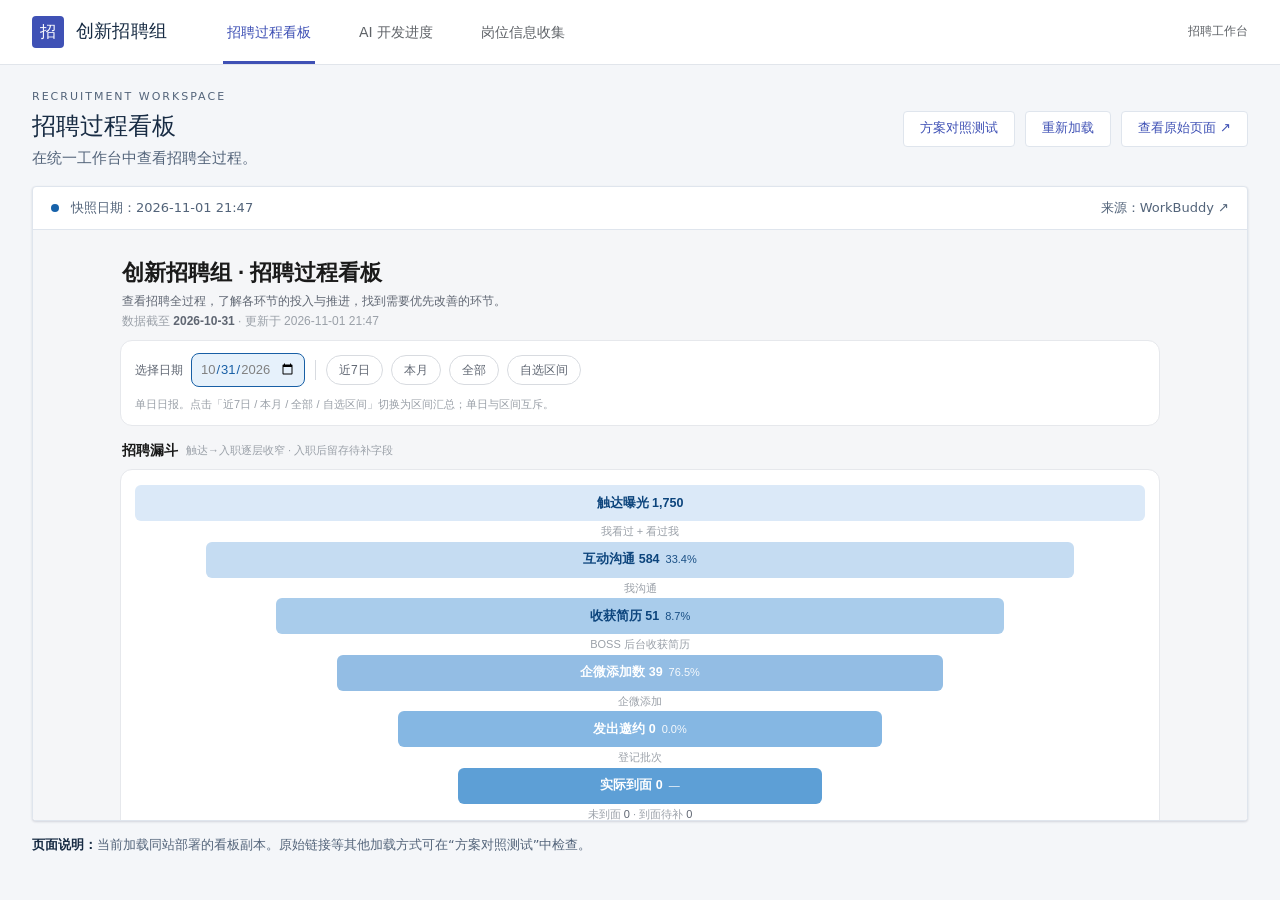
==== index.html @ 50a06643 "Show scheduled tasks in a monthly calendar and refine Material 2 design" ====
<!doctype html>
<html lang="zh-CN">
<head>
  <meta charset="UTF-8">
  <meta name="viewport" content="width=device-width, initial-scale=1">
  <title>创新招聘组 · 综合工作台</title>
  <link rel="stylesheet" href="./task-preview.css">
  <script src="./task-preview.js" defer></script>
  <link rel="stylesheet" href="./positions.css">
  <script src="./positions.js" defer></script>
  <style>
    :root{--bg:#f4f6f9;--surface:#fff;--text:#172b43;--muted:#53647a;--line:#dfe5ed;--blue:#1762aa;--tint:#eaf3ff;--green:#087957}
    *{box-sizing:border-box}body{margin:0;background:var(--bg);color:var(--text);font:15px/1.6 system-ui,-apple-system,"Segoe UI","Microsoft YaHei",sans-serif}
    button,a{font:inherit}button{cursor:pointer}button:focus-visible,a:focus-visible{outline:3px solid var(--blue);outline-offset:4px}button,a{touch-action:manipulation}
    header{background:var(--surface);border-bottom:1px solid var(--line);padding:0 32px}.top{max-width:1800px;margin:auto;display:flex;align-items:center;gap:32px;min-height:80px;flex-wrap:wrap}.brand{font-size:18px;font-weight:750;white-space:nowrap}.brand span{display:inline-grid;place-items:center;width:32px;height:32px;margin-right:10px;background:var(--blue);color:white;border-radius:8px;font-size:16px}
    nav{display:flex;gap:8px;flex-wrap:wrap}nav button{border:0;background:transparent;color:var(--muted);border-radius:8px;padding:11px 19px;min-height:44px;font-weight:600}nav button:hover{background:var(--bg)}nav button[aria-pressed="true"]{background:var(--tint);color:var(--blue)}.prototype{margin-left:auto;font-size:12px;border:1px solid var(--line);padding:3px 10px;border-radius:20px;color:var(--muted)}
    main{max-width:1864px;margin:0 auto;padding:24px 32px}.heading{display:flex;align-items:center;justify-content:space-between;gap:18px;margin-bottom:18px}.eyebrow{font-size:12px;letter-spacing:2px;color:var(--muted);margin:0 0 4px}h1{font-size:24px;line-height:1.4;margin:0 0 4px}p{margin:0;color:var(--muted)}.actions{display:flex;align-items:center;gap:10px;flex-wrap:wrap}.action{display:inline-flex;align-items:center;justify-content:center;min-height:44px;padding:9px 15px;border:1px solid var(--line);border-radius:8px;background:var(--surface);color:var(--text);text-decoration:none;white-space:nowrap}.action:hover{border-color:var(--blue);color:var(--blue)}
    .viewer{border:1px solid var(--line);border-radius:12px;overflow:hidden;background:var(--surface)}.viewer-bar{padding:11px 18px;border-bottom:1px solid var(--line);display:flex;align-items:center;gap:12px;flex-wrap:wrap;color:var(--muted);font-size:13px}.dot{width:8px;height:8px;flex-shrink:0;border-radius:50%;background:var(--blue)}.source{margin-left:auto;color:var(--muted);text-decoration:none}.source:hover{text-decoration:underline}.frame-wrap{height:calc(100dvh - 310px);min-height:480px;position:relative}iframe{width:100%;height:100%;border:0;display:block;background:white}#placeholder{min-height:480px;display:grid;place-content:center;padding:32px;text-align:center}#placeholder[hidden],#dashboard[hidden]{display:none}#placeholder .number{width:64px;height:64px;display:grid;place-items:center;margin:0 auto 18px;border-radius:16px;color:var(--blue);background:var(--tint);font-size:24px;font-weight:700}h2{font-size:22px;margin:0 0 10px}.note{margin-top:14px;font-size:13px;color:var(--muted)}.note strong{font-weight:600;color:var(--text)}
    @media(max-width:700px){header{padding:16px}.top{gap:14px;min-height:auto}.prototype{margin-left:auto}nav{order:3;width:100%;gap:4px}nav button{padding:10px 12px;flex:1;font-size:14px}main{padding:20px 12px}.heading{align-items:flex-start;flex-direction:column}h1{font-size:22px}.frame-wrap{height:70dvh;min-height:420px}.source{margin-left:20px}.viewer-bar{gap:8px;padding:12px}}
  </style>
</head>
<body>
  <header><div class="top">
    <div class="brand"><span aria-hidden="true">招</span>创新招聘组</div>
    <nav aria-label="工作台导航">
      <button type="button" data-page="dashboard" aria-pressed="true">招聘过程看板</button>
      <button type="button" data-page="tasks" aria-pressed="false">AI 开发进度</button>
      <button type="button" data-page="positions" aria-pressed="false">岗位信息收集</button>
    </nav>
    <span class="prototype">招聘工作台</span>
  </div></header>
  <main>
    <div class="heading"><div><p class="eyebrow">RECRUITMENT WORKSPACE</p><h1 id="page-title">招聘过程看板</h1><p id="page-description">在统一工作台中查看招聘全过程。</p></div>
      <div class="actions" id="dashboard-actions"><a class="action" href="./embed-tests.html">方案对照测试</a><button class="action" id="reload" type="button">重新加载</button><a class="action" id="open-source" target="_blank" rel="noopener noreferrer">查看原始页面 ↗</a></div>
    </div>
    <section class="viewer" id="main-viewer" aria-labelledby="page-title">
      <div id="dashboard">
        <div class="viewer-bar"><span class="dot" aria-hidden="true"></span><span id="load-status" role="status">快照日期：读取中…</span><a class="source" id="source-link" target="_blank" rel="noopener noreferrer">来源：WorkBuddy ↗</a></div>
        <div class="frame-wrap"><iframe id="workbuddy-frame" title="WorkBuddy 招聘过程看板" allow="fullscreen" allowfullscreen></iframe></div>
      </div>
    </section>
    <section id="task-panel" hidden aria-labelledby="page-title">
      <div class="task-loading" role="status">正在加载任务快照…</div>
    </section>
    <section id="positions-panel" hidden aria-labelledby="page-title"></section>
    <p class="note" id="embed-note"><strong>页面说明：</strong>当前加载同站部署的看板副本。原始链接等其他加载方式可在“方案对照测试”中检查。</p>
  </main>
  <script>
    // 三个页面分别展示招聘过程、滴答开发进度和文档入口。
    const WORKBUDDY_URL = 'https://workbuddy.link/p/TLnwVZuv6cHmuRsWtXp5eK?ext2=copy_link';
    const DASHBOARD_URL = './embeds/dashboard.html';
    const pages = {
      dashboard: {title: '招聘过程看板', description: '在统一工作台中查看招聘全过程。'},
      tasks: {title: 'AI 开发进度', description: '月度排期与项目任务，集中查看。'},
      positions: {title: '岗位信息收集', description: '企业招聘采集清单与团队数据，集中查阅。'}
    };
    const frame = document.getElementById('workbuddy-frame');
    const status = document.getElementById('load-status');
    let timeout;
    function loadDashboard() {
      clearTimeout(timeout);
      status.textContent = '快照日期：读取中…';
      frame.src = DASHBOARD_URL;
      timeout = setTimeout(() => {status.textContent = '快照日期：读取超时，请重新加载。';}, 18000);
    }
    frame.addEventListener('load', () => {
      if (!frame.getAttribute('src')) return;
      clearTimeout(timeout);
      // 同站副本可检查实际内容，避免把错误文档的 load 事件当作成功。
      const content = frame.contentDocument;
      const hasDashboard = content && content.querySelector('#daypick') && content.querySelector('#hourglass');
      const snapshotDate = content?.defaultView?.__DATA__?.meta?.generated_at;
      status.textContent = hasDashboard && snapshotDate ? `快照日期：${snapshotDate}` : '快照日期：暂不可用，请检查内容。';
    });
    frame.addEventListener('error', () => {clearTimeout(timeout);status.textContent = '快照日期：加载失败，请重新加载。';});
    function showPage(key) {
      const page = pages[key] || pages.dashboard;
      const isDashboard = page === pages.dashboard;
      const isTasks = page === pages.tasks;
      const isPositions = page === pages.positions;
      document.body.dataset.page = isTasks ? 'tasks' : isPositions ? 'positions' : 'dashboard';
      document.querySelectorAll('[data-page]').forEach(button => button.setAttribute('aria-pressed', String(button.dataset.page === (pages[key] ? key : 'dashboard'))));
      document.getElementById('page-title').textContent = page.title;
      document.getElementById('page-description').textContent = page.description;
      document.getElementById('dashboard').hidden = !isDashboard;
      document.getElementById('main-viewer').hidden = !isDashboard;
      document.getElementById('task-panel').hidden = !isTasks;
      document.getElementById('positions-panel').hidden = !isPositions;
      document.getElementById('dashboard-actions').style.display = isDashboard ? '' : 'none';
      document.getElementById('embed-note').hidden = !isDashboard;
      if (isTasks) document.dispatchEvent(new Event('task-preview:open'));
      if (isPositions) document.dispatchEvent(new Event('positions:open'));
    }
    document.querySelectorAll('[data-page]').forEach(button => button.addEventListener('click', () => {location.hash = button.dataset.page;}));
    window.addEventListener('hashchange', () => showPage(location.hash.slice(1)));
    document.getElementById('reload').addEventListener('click', loadDashboard);
    document.getElementById('open-source').href = WORKBUDDY_URL;
    document.getElementById('source-link').href = WORKBUDDY_URL;
    showPage(location.hash.slice(1));
    loadDashboard();
  </script>
</body>
</html>
---- task-preview.css ----
:root{--md-primary:#3f51b5;--md-ink:#202124;--md-muted:#5f6368;--md-line:#e1e5eb;--md-surface:#fff;--md-background:#f5f7fb;--md-elevation-1:0 1px 2px rgb(27 39 68 / 10%),0 1px 3px rgb(27 39 68 / 6%);--md-elevation-4:0 2px 4px rgb(27 39 68 / 14%),0 4px 8px rgb(27 39 68 / 8%);--md-ease:cubic-bezier(.4,0,.2,1)}
[hidden]{display:none!important}
body{background:var(--md-background);color:var(--md-ink);font-family:Roboto,"Noto Sans SC","Microsoft YaHei",system-ui,sans-serif}
body header{padding:0 32px;border:0;background:var(--md-surface);box-shadow:0 1px 0 var(--md-line)}
body .top{min-height:64px;gap:40px}
body .brand{font-size:18px;font-weight:500;letter-spacing:.2px}
body .brand span{width:32px;height:32px;border-radius:4px;font-size:16px;background:var(--md-primary);margin-right:12px}
body nav{align-self:stretch;gap:8px}
body nav button{position:relative;min-height:64px;padding:0 20px;border-radius:0;font-size:14px;font-weight:500;color:var(--md-muted)}
body nav button[aria-pressed=true]{color:var(--md-primary);background:transparent}
body nav button[aria-pressed=true]:after{content:'';position:absolute;bottom:0;height:3px;background:var(--md-primary);left:16px;right:16px}
body nav button:hover{background:#f4f5fb}
body .prototype{border:0;padding:0;color:var(--md-muted);font-size:12px}
body main{padding:24px 32px}
body .heading{margin-bottom:16px}
body .heading h1{font-size:24px;line-height:32px;font-weight:500;letter-spacing:0}
body .eyebrow{font-size:11px}
body .action{min-height:36px;padding:6px 16px;border-radius:4px;font-size:13px;color:var(--md-primary)}
body .viewer{border-radius:4px;box-shadow:var(--md-elevation-1)}
body[data-page=tasks]{background:var(--md-background);color:var(--md-ink);color-scheme:light}
body[data-page=tasks] main{max-width:1800px;padding:20px 32px}
body[data-page=tasks] .eyebrow{display:none}
body[data-page=tasks] #page-description{font-size:13px;color:var(--md-muted);line-height:20px}
#task-panel{--dev-line:var(--md-line);--dev-text:var(--md-ink);--dev-muted:var(--md-muted);color:var(--dev-text)}
.task-loading,.dev-empty{padding:24px 16px;background:#fff;border:1px solid var(--dev-line);border-radius:4px;text-align:center;color:var(--dev-muted);font-size:13px}
.dev-toolbar{display:flex;justify-content:space-between;align-items:center;gap:12px;flex-wrap:wrap;margin:0 0 12px}
.dev-source{display:flex;align-items:center;gap:12px;flex-wrap:wrap;font-size:13px}
.dev-total{font-variant-numeric:tabular-nums}
.dev-snapshot{color:var(--md-muted);font-size:12px;border-left:1px solid #bdbdbd;padding-left:12px}
.dev-controls{display:flex;gap:8px;align-items:center;min-width:0}
.dev-search{display:flex;align-items:center;gap:8px;min-height:36px;padding:0 10px;border:1px solid #bdbdbd;border-radius:4px;background:#fff;min-width:260px;color:var(--md-muted)}
.dev-search-icon{position:relative;width:14px;height:14px;border:1.6px solid var(--md-muted);border-radius:50%;margin:0 4px 2px 0;flex:none}.dev-search-icon:after{content:"";position:absolute;width:6px;height:1.6px;background:var(--md-muted);right:-4px;bottom:-2px;transform:rotate(45deg)}
.dev-search input{border:0;background:transparent;font:inherit;font-size:13px;color:var(--md-ink);outline:none;width:100%;min-width:0;padding:7px 0}
.dev-search input::placeholder{color:#757575}
.dev-search:focus-within{outline:2px solid var(--md-primary);outline-offset:1px}
.dev-reload{font:inherit;font-size:13px;font-weight:500;border:1px solid #bdbdbd;border-radius:4px;padding:6px 12px;min-width:36px;min-height:36px;color:var(--md-primary);background:#fff;cursor:pointer;white-space:nowrap;transition:background 120ms var(--md-ease)}
.dev-reload:hover{background:#e3f2fd}
.dev-reload:disabled{opacity:.5;cursor:wait}
.dev-section-title{font-size:16px;font-weight:500;line-height:1.5;margin:0}
.dev-timeline{margin-bottom:24px}
.dev-calendar-toolbar{display:flex;justify-content:space-between;align-items:center;gap:16px;flex-wrap:wrap;margin-bottom:8px}
.dev-calendar-title{display:flex;gap:12px;align-items:baseline}
.dev-calendar-caption,.dev-calendar-meta,.dev-calendar-legend{font-size:12px;color:var(--md-muted)}
.dev-calendar-meta{display:flex;justify-content:space-between;gap:12px;margin-bottom:12px}
.dev-range-actions{display:flex;align-items:center;gap:8px}
.dev-range-actions>.dev-reload{border:0;min-width:36px;font-size:20px;padding:4px 10px}
.dev-range-actions>.dev-reload:first-child{font-size:13px;border:1px solid var(--md-line);margin-right:8px}
.dev-month-label{font-size:20px;font-weight:500;min-width:140px;text-align:center;line-height:32px;font-variant-numeric:tabular-nums}
.dev-calendar{background:var(--md-surface);border:1px solid var(--md-line);border-radius:4px;box-shadow:var(--md-elevation-1);overflow:hidden}
.dev-weekdays{display:grid;grid-template-columns:repeat(7,minmax(0,1fr));height:40px;align-items:center;font-size:12px;font-weight:500;color:var(--md-muted);text-align:center;background:#fff}
.dev-weekdays>div:nth-child(n+6){color:#68758f}
.dev-calendar-week{position:relative;min-height:88px;border-top:1px solid var(--md-line)}
.dev-calendar-dates{position:absolute;inset:0;display:grid;grid-template-columns:repeat(7,minmax(0,1fr));pointer-events:none}
.dev-calendar-day{min-width:0;border-right:1px solid var(--md-line);padding:6px 8px}
.dev-calendar-day:last-child{border-right:0}
.dev-calendar-day.weekend{background:#f8f9fc}
.dev-day-number{display:inline-flex;align-items:center;justify-content:center;min-width:24px;height:24px;font-size:12px;font-weight:500;color:var(--md-ink);font-variant-numeric:tabular-nums}
.dev-calendar-day.outside-month .dev-day-number{color:#747d8b}
.dev-calendar-day.outside-month{background:#f5f6f9}
.dev-day-number.today{border-radius:50%;color:#fff;background:var(--md-primary)}
.dev-calendar-events{position:relative;display:grid;grid-template-columns:repeat(7,minmax(0,1fr));grid-auto-rows:44px;gap:4px 0;padding:0 4px 8px;margin-top:36px;min-height:48px}
.dev-calendar-event{--project-accent:#455a64;--project-tint:#edf1f3;position:relative;min-width:0;margin:0 3px;padding:4px 8px;text-align:left;border:0;border-left:3px solid var(--project-accent);border-radius:3px;background:var(--project-tint);color:#26354b;font:inherit;cursor:pointer;overflow:hidden}
.dev-calendar-event:hover{filter:brightness(.96)}
.dev-calendar-event:active{filter:brightness(.9)}
.dev-calendar-event.continues-before{border-left:0;border-radius:0 3px 3px 0}
.dev-calendar-event.continues-after{border-radius:3px 0 0 3px}
.dev-calendar-event.continues-before.continues-after{border-radius:0}
.dev-event-name{display:block;overflow:hidden;text-overflow:ellipsis;white-space:nowrap;font-size:13px;font-weight:500;line-height:18px}
.dev-event-meta{display:block;overflow:hidden;text-overflow:ellipsis;white-space:nowrap;font-size:11px;color:#52627c;line-height:16px}
.project-0{--project-accent:#4656ae;--project-tint:#e9edf9}.project-1{--project-accent:#1976a8;--project-tint:#e7f3fa}.project-2{--project-accent:#087e75;--project-tint:#e2f2ee}.project-3{--project-accent:#a66c1f;--project-tint:#fff3df}.project-4{--project-accent:#805296;--project-tint:#f3eaf8}
.dev-calendar-legend{display:flex;align-items:center;flex-wrap:wrap;gap:16px;margin-top:8px;min-height:24px}
.dev-legend-item{display:flex;align-items:center;gap:6px}
.dev-project-dot{display:inline-block;width:8px;height:8px;flex:none;border-radius:50%;background:var(--project-accent,#68758f)}
.dev-calendar-note{margin-left:auto}
.dev-board-section>.dev-section-title{margin-bottom:8px}
.dev-board{display:grid;grid-template-columns:repeat(5,minmax(0,1fr));gap:12px;align-items:start;min-width:0}
.dev-column{min-width:0;background:#edf0f6;border:0;border-radius:4px;padding:12px 8px 8px}
.dev-column-head{min-height:32px;display:flex;align-items:flex-start;padding:0 4px 6px}
.dev-column-head h3{font-size:14px;font-weight:500;line-height:1.5;margin:0;display:flex;align-items:center;gap:6px;min-width:0;overflow-wrap:anywhere}
.dev-column-count{font-size:12px;font-weight:500;color:var(--md-muted);font-variant-numeric:tabular-nums;flex:none;background:var(--md-line);border-radius:2px;min-width:18px;text-align:center;padding:0 3px}
.dev-column-body{max-height:520px;min-height:160px;overflow-y:auto;padding:0 2px 2px;scrollbar-color:#bdbdbd transparent;scrollbar-width:thin}
.dev-priority{margin:0 0 10px}.dev-priority:last-child{margin-bottom:0}
.dev-priority-heading{display:flex;align-items:center;gap:6px;list-style:none;min-height:32px;margin:0 0 4px;color:var(--md-muted);font-size:12px;font-weight:500;cursor:pointer;padding:0 2px}
.dev-priority-heading::-webkit-details-marker{display:none}
.dev-priority-heading:before{content:'›';color:#757575;font-size:16px}
.dev-priority[open]>.dev-priority-heading:before{transform:rotate(90deg)}
.dev-priority-heading>span{font-weight:400}
.dev-card{background:#fff;border:1px solid transparent;border-radius:4px;margin:0 0 8px;padding:8px;box-shadow:var(--md-elevation-1)}
.dev-card:hover{border-color:#c7cee1;box-shadow:var(--md-elevation-4)}
.dev-task-row{display:flex;align-items:flex-start;min-width:0}
.dev-tree-toggle{border:0;background:transparent;color:var(--md-muted);font-size:20px;padding:0;min-width:24px;min-height:36px;line-height:1;cursor:pointer;margin-left:-3px;flex:none}
.dev-task-open{border:0;background:transparent;color:inherit;font:inherit;text-align:left;display:flex;align-items:flex-start;gap:8px;padding:4px 2px;min-height:36px;width:100%;min-width:0;cursor:pointer;line-height:1.5;border-radius:2px}
.dev-check{display:block;flex:none;width:15px;height:15px;border:1.5px solid #78909c;border-radius:2px;margin-top:3px}
.dev-check.high{border-color:#c62828}.dev-check.medium{border-color:#ad7800}.dev-check.low{border-color:var(--md-primary)}
.dev-task-copy{min-width:0;display:block;overflow-wrap:anywhere}
.dev-task-title{font-size:14px;font-weight:400;color:var(--md-ink);display:block;line-height:1.6}
.dev-task-description{display:-webkit-box;-webkit-line-clamp:1;-webkit-box-orient:vertical;overflow:hidden;color:var(--md-muted);font-size:12px;line-height:1.5;margin-top:3px;white-space:pre-line}
.dev-task-date,.dev-task-items{display:block;margin-top:4px;font-size:12px;color:var(--md-muted)}
.dev-children{padding:2px 0 0 12px;border-left:1px solid #eee;margin-left:5px}
.dev-child{margin:2px 0 5px}.dev-child:last-child{margin-bottom:0}
.dev-column-empty{padding:20px 8px;text-align:center;font-size:13px;color:var(--md-muted)}
.dev-footnote{font-size:12px;color:var(--md-muted);margin-top:12px}.dev-empty .dev-reload{display:block;margin:12px auto 0}
.dev-dialog{margin:0 0 0 auto;width:420px;max-width:100%;height:100dvh;max-height:100dvh;border:0;background:#fff;color:var(--md-ink);padding:0;color-scheme:light;box-shadow:-8px 0 24px rgb(0 0 0 / 18%)}
.dev-dialog::backdrop{background:rgb(0 0 0 / 32%)}
.dev-dialog-head{padding:8px 16px;display:flex;justify-content:space-between;align-items:center;border-bottom:1px solid var(--md-line);font-size:14px;color:var(--md-muted)}
.dev-close{border:0;background:transparent;color:#455a64;border-radius:50%;min-width:36px;min-height:36px;font-size:24px;cursor:pointer}
.dev-close:hover{background:#eee}
.dev-detail{padding:20px}
.dev-priority-pill{font-size:12px;color:#546e7a;padding:2px 8px;border-radius:2px;background:#eceff1}
.dev-priority-pill.high{color:#b71c1c;background:#ffebee}.dev-priority-pill.medium{color:#79510c;background:#fff8e1}.dev-priority-pill.low{color:var(--md-primary);background:#e3f2fd}
.dev-detail h2{font-size:22px;font-weight:500;line-height:1.5;margin:12px 0 20px;overflow-wrap:anywhere}
.dev-meta{display:grid;grid-template-columns:52px 1fr;gap:12px;margin:0 0 20px;font-size:14px}.dev-meta dt{color:var(--md-muted)}.dev-meta dd{margin:0;overflow-wrap:anywhere}
.dev-detail h3{font-size:14px;margin:20px 0 8px;color:#455a64}
.dev-detail-text{font-size:14px;line-height:1.7;color:#37474f;white-space:pre-wrap;overflow-wrap:anywhere}
.dev-detail-list{padding-left:20px;color:#37474f;font-size:14px;line-height:1.7}.dev-detail-list li{padding:4px 0;overflow-wrap:anywhere}
.dev-detail-notice{font-size:12px;color:var(--md-muted);line-height:1.6;padding-top:16px;border-top:1px solid var(--md-line);margin-top:20px}
@media(max-width:1199px){.dev-board{grid-template-columns:repeat(3,minmax(0,1fr))}}
@media(max-width:899px){.dev-board{grid-template-columns:repeat(2,minmax(0,1fr))}}
@media(max-width:700px){body header{padding:8px 12px}body .top{gap:8px;min-height:0}body nav{gap:4px}body nav button{padding:6px 8px;min-height:40px}body main,body[data-page=tasks] main{padding:12px}body .heading h1{font-size:20px}.dev-toolbar{gap:8px}.dev-source{gap:8px;width:100%}.dev-controls{width:100%}.dev-search{min-width:0;flex:1}.dev-board{gap:8px}.dev-timeline-grid{--label:150px;--day-width:36px}.dev-timeline-label{padding:8px}.dev-timeline-title{gap:4px 12px}.dev-timeline-controls{gap:8px}.dev-dialog{width:calc(100% - 24px)}}
@media(max-width:599px){.dev-board{grid-template-columns:minmax(0,1fr)}.dev-column-body{max-height:none;min-height:0;overflow:visible}}
@media(pointer:coarse){.dev-reload,.dev-close,.dev-task-open,.dev-tree-toggle,.dev-priority-heading,body nav button{min-height:44px}.dev-close{min-width:44px}.dev-search{min-height:44px}.dev-timeline-bar{height:44px;top:6px}.dev-timeline-row,.dev-timeline-task{min-height:56px}}

.dev-card,.dev-task-open{transition:background 120ms var(--md-ease),box-shadow 120ms var(--md-ease)}
.dev-task-open:hover{background:#f5f6fb}.dev-task-open:active,.dev-reload:active{background:#e8ebf7}
.dev-search{border-color:#c9ced9;min-width:280px}
.dev-snapshot{border-left:0;background:#e9edf5;border-radius:4px;padding:4px 8px}
.dev-column-count{background:#e0e5ef;color:#566178}
.dev-board-section>.dev-section-title{margin-bottom:12px}
@media(max-width:700px){body header{padding:0 16px}body .top{min-height:56px;gap:0 16px;padding-top:12px}body nav{margin-top:8px;order:3;width:100%;gap:0}body nav button{min-height:48px;padding:0 8px;font-size:13px}body nav button[aria-pressed=true]:after{left:8px;right:8px}body main,body[data-page=tasks] main{padding:16px}body .heading h1{font-size:22px}.dev-calendar-toolbar{gap:12px}.dev-calendar-title{width:100%}.dev-range-actions{width:100%;justify-content:space-between;gap:4px}.dev-range-actions>.dev-reload:first-child{margin-right:0}.dev-month-label{font-size:18px;min-width:116px}.dev-calendar-meta{gap:8px;flex-wrap:wrap}.dev-calendar-meta>span:last-child{font-size:11px}.dev-calendar-day{padding:4px 1px}.dev-day-number{min-width:22px;font-size:11px}.dev-calendar-week{min-height:76px}.dev-calendar-events{margin-top:30px;min-height:44px;grid-auto-rows:44px;padding:0 1px 4px}.dev-calendar-event{padding:4px;margin:0 1px}.dev-event-name{font-size:12px;line-height:18px}.dev-event-meta{font-size:10px;line-height:16px}.dev-calendar-legend{gap:8px}.dev-calendar-note{width:100%;margin-left:0}.dev-search{min-width:0}.dev-weekdays{height:36px}}
@media(prefers-reduced-motion:reduce){.dev-card,.dev-task-open,.dev-reload{transition:none}}
---- positions.css ----
.resources-intro{padding:24px 28px;background:#edf4fd;border:1px solid #d5e3f3;border-radius:12px;margin-bottom:24px}.resources-kicker{font-size:11px;letter-spacing:1.5px;color:#356794;font-weight:650}.resources-intro p{margin-top:6px;font-size:15px;color:#3d5875}.resources-filters{display:flex;gap:9px;flex-wrap:wrap;margin-bottom:20px}.resource-filter{min-height:44px;padding:9px 15px;border:1px solid var(--line);border-radius:8px;background:#fff;color:var(--muted);font:inherit;font-size:13px;cursor:pointer}.resource-filter[aria-pressed=true]{background:#1762aa;border-color:#1762aa;color:#fff}.resources-grid{display:grid;grid-template-columns:repeat(3,minmax(0,1fr));gap:20px}.resource-card{background:#fff;border:1px solid #dfe5ed;border-radius:12px;padding:24px;display:flex;flex-direction:column;min-height:280px}.resource-card:hover{border-color:#a8bfd9}.resource-card-top{display:flex;justify-content:space-between;gap:14px;align-items:center;margin-bottom:24px}.resource-icon{display:grid;place-items:center;width:44px;height:44px;border-radius:10px;background:#ebf5ee;color:#27834d}.resource-icon svg{width:25px;height:25px}.resource-platform{font-size:12px;color:#66778c}.resource-card h2{font-size:18px;line-height:1.6;margin:0 0 10px;color:#172b43}.resource-description{font-size:13px;line-height:1.8;margin-bottom:22px;color:#5b6b80}.resource-open{display:inline-flex;justify-content:space-between;align-items:center;min-height:44px;margin-top:auto;padding:11px 0 0;border-top:1px solid #edf0f4;color:#1762aa;text-decoration:none;font-size:14px;font-weight:550}.resource-open:hover{text-decoration:underline}.resource-footnote{margin-top:20px;font-size:12px;color:#5b6b80}.resource-pending{font-size:12px;color:#85561a;margin:0 0 18px}
@media(max-width:1100px){.resources-grid{grid-template-columns:repeat(2,minmax(0,1fr))}}@media(max-width:620px){.resources-grid{grid-template-columns:1fr}.resources-intro{padding:20px}.resource-card{padding:22px;min-height:255px}}
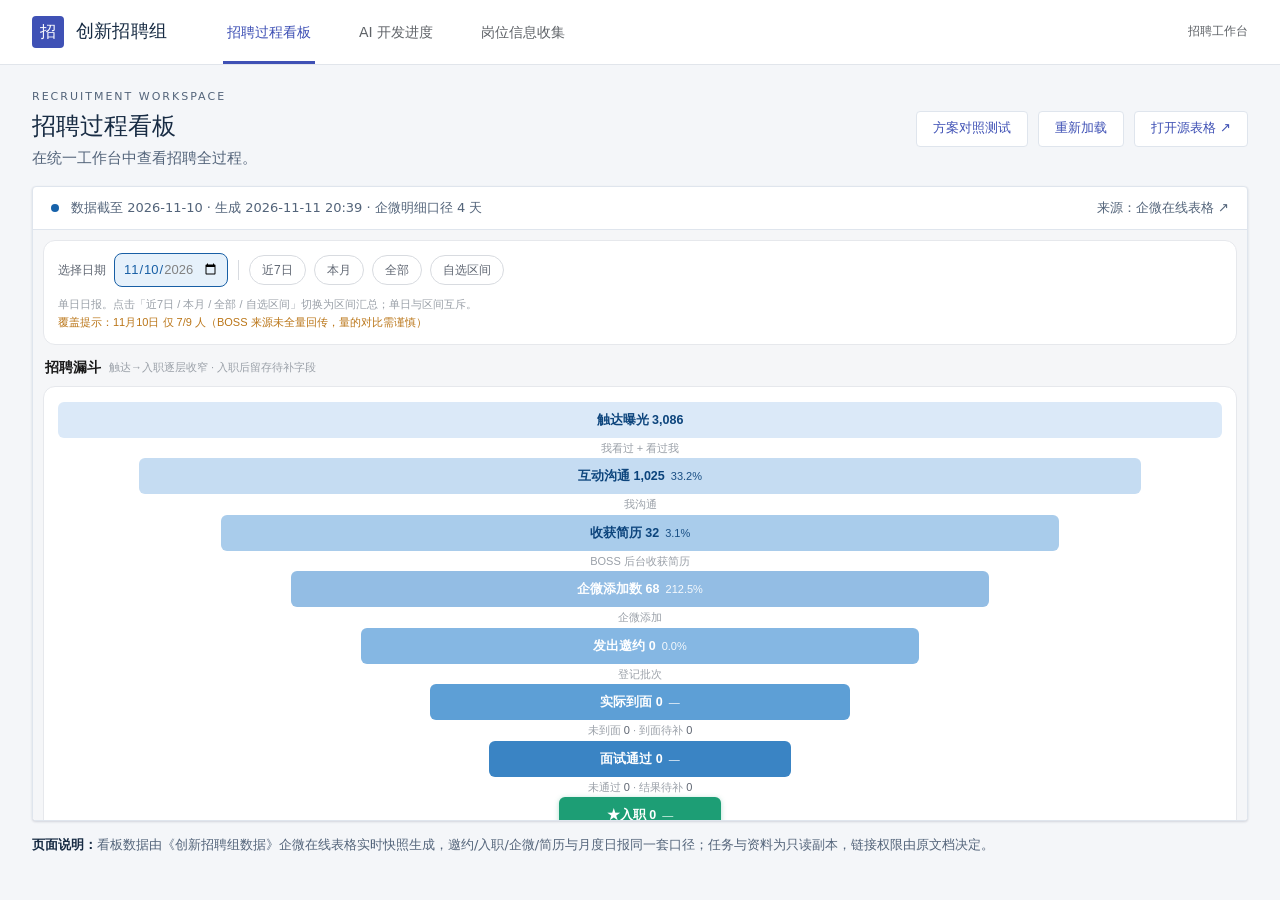
==== commit acaf112e: "Rebuild dashboard from WeCom sheet snapshot 2026-11-11 - embeds/dashboard.html: regenerated from WeC" ====
--- a/index.html
+++ b/index.html
@@ -1,103 +1,107 @@
-<!doctype html>
-<html lang="zh-CN">
-<head>
-  <meta charset="UTF-8">
-  <meta name="viewport" content="width=device-width, initial-scale=1">
-  <title>创新招聘组 · 综合工作台</title>
-  <link rel="stylesheet" href="./task-preview.css">
-  <script src="./task-preview.js" defer></script>
-  <link rel="stylesheet" href="./positions.css">
-  <script src="./positions.js" defer></script>
-  <style>
-    :root{--bg:#f4f6f9;--surface:#fff;--text:#172b43;--muted:#53647a;--line:#dfe5ed;--blue:#1762aa;--tint:#eaf3ff;--green:#087957}
-    *{box-sizing:border-box}body{margin:0;background:var(--bg);color:var(--text);font:15px/1.6 system-ui,-apple-system,"Segoe UI","Microsoft YaHei",sans-serif}
-    button,a{font:inherit}button{cursor:pointer}button:focus-visible,a:focus-visible{outline:3px solid var(--blue);outline-offset:4px}button,a{touch-action:manipulation}
-    header{background:var(--surface);border-bottom:1px solid var(--line);padding:0 32px}.top{max-width:1800px;margin:auto;display:flex;align-items:center;gap:32px;min-height:80px;flex-wrap:wrap}.brand{font-size:18px;font-weight:750;white-space:nowrap}.brand span{display:inline-grid;place-items:center;width:32px;height:32px;margin-right:10px;background:var(--blue);color:white;border-radius:8px;font-size:16px}
-    nav{display:flex;gap:8px;flex-wrap:wrap}nav button{border:0;background:transparent;color:var(--muted);border-radius:8px;padding:11px 19px;min-height:44px;font-weight:600}nav button:hover{background:var(--bg)}nav button[aria-pressed="true"]{background:var(--tint);color:var(--blue)}.prototype{margin-left:auto;font-size:12px;border:1px solid var(--line);padding:3px 10px;border-radius:20px;color:var(--muted)}
-    main{max-width:1864px;margin:0 auto;padding:24px 32px}.heading{display:flex;align-items:center;justify-content:space-between;gap:18px;margin-bottom:18px}.eyebrow{font-size:12px;letter-spacing:2px;color:var(--muted);margin:0 0 4px}h1{font-size:24px;line-height:1.4;margin:0 0 4px}p{margin:0;color:var(--muted)}.actions{display:flex;align-items:center;gap:10px;flex-wrap:wrap}.action{display:inline-flex;align-items:center;justify-content:center;min-height:44px;padding:9px 15px;border:1px solid var(--line);border-radius:8px;background:var(--surface);color:var(--text);text-decoration:none;white-space:nowrap}.action:hover{border-color:var(--blue);color:var(--blue)}
-    .viewer{border:1px solid var(--line);border-radius:12px;overflow:hidden;background:var(--surface)}.viewer-bar{padding:11px 18px;border-bottom:1px solid var(--line);display:flex;align-items:center;gap:12px;flex-wrap:wrap;color:var(--muted);font-size:13px}.dot{width:8px;height:8px;flex-shrink:0;border-radius:50%;background:var(--blue)}.source{margin-left:auto;color:var(--muted);text-decoration:none}.source:hover{text-decoration:underline}.frame-wrap{height:calc(100dvh - 310px);min-height:480px;position:relative}iframe{width:100%;height:100%;border:0;display:block;background:white}#placeholder{min-height:480px;display:grid;place-content:center;padding:32px;text-align:center}#placeholder[hidden],#dashboard[hidden]{display:none}#placeholder .number{width:64px;height:64px;display:grid;place-items:center;margin:0 auto 18px;border-radius:16px;color:var(--blue);background:var(--tint);font-size:24px;font-weight:700}h2{font-size:22px;margin:0 0 10px}.note{margin-top:14px;font-size:13px;color:var(--muted)}.note strong{font-weight:600;color:var(--text)}
-    @media(max-width:700px){header{padding:16px}.top{gap:14px;min-height:auto}.prototype{margin-left:auto}nav{order:3;width:100%;gap:4px}nav button{padding:10px 12px;flex:1;font-size:14px}main{padding:20px 12px}.heading{align-items:flex-start;flex-direction:column}h1{font-size:22px}.frame-wrap{height:70dvh;min-height:420px}.source{margin-left:20px}.viewer-bar{gap:8px;padding:12px}}
-  </style>
-</head>
-<body>
-  <header><div class="top">
-    <div class="brand"><span aria-hidden="true">招</span>创新招聘组</div>
-    <nav aria-label="工作台导航">
-      <button type="button" data-page="dashboard" aria-pressed="true">招聘过程看板</button>
-      <button type="button" data-page="tasks" aria-pressed="false">AI 开发进度</button>
-      <button type="button" data-page="positions" aria-pressed="false">岗位信息收集</button>
-    </nav>
-    <span class="prototype">招聘工作台</span>
-  </div></header>
-  <main>
-    <div class="heading"><div><p class="eyebrow">RECRUITMENT WORKSPACE</p><h1 id="page-title">招聘过程看板</h1><p id="page-description">在统一工作台中查看招聘全过程。</p></div>
-      <div class="actions" id="dashboard-actions"><a class="action" href="./embed-tests.html">方案对照测试</a><button class="action" id="reload" type="button">重新加载</button><a class="action" id="open-source" target="_blank" rel="noopener noreferrer">查看原始页面 ↗</a></div>
-    </div>
-    <section class="viewer" id="main-viewer" aria-labelledby="page-title">
-      <div id="dashboard">
-        <div class="viewer-bar"><span class="dot" aria-hidden="true"></span><span id="load-status" role="status">快照日期：读取中…</span><a class="source" id="source-link" target="_blank" rel="noopener noreferrer">来源：WorkBuddy ↗</a></div>
-        <div class="frame-wrap"><iframe id="workbuddy-frame" title="WorkBuddy 招聘过程看板" allow="fullscreen" allowfullscreen></iframe></div>
-      </div>
-    </section>
-    <section id="task-panel" hidden aria-labelledby="page-title">
-      <div class="task-loading" role="status">正在加载任务快照…</div>
-    </section>
-    <section id="positions-panel" hidden aria-labelledby="page-title"></section>
-    <p class="note" id="embed-note"><strong>页面说明：</strong>当前加载同站部署的看板副本。原始链接等其他加载方式可在“方案对照测试”中检查。</p>
-  </main>
-  <script>
-    // 三个页面分别展示招聘过程、滴答开发进度和文档入口。
-    const WORKBUDDY_URL = 'https://workbuddy.link/p/TLnwVZuv6cHmuRsWtXp5eK?ext2=copy_link';
-    const DASHBOARD_URL = './embeds/dashboard.html';
-    const pages = {
-      dashboard: {title: '招聘过程看板', description: '在统一工作台中查看招聘全过程。'},
-      tasks: {title: 'AI 开发进度', description: '月度排期与项目任务，集中查看。'},
-      positions: {title: '岗位信息收集', description: '企业招聘采集清单与团队数据，集中查阅。'}
-    };
-    const frame = document.getElementById('workbuddy-frame');
-    const status = document.getElementById('load-status');
-    let timeout;
-    function loadDashboard() {
-      clearTimeout(timeout);
-      status.textContent = '快照日期：读取中…';
-      frame.src = DASHBOARD_URL;
-      timeout = setTimeout(() => {status.textContent = '快照日期：读取超时，请重新加载。';}, 18000);
-    }
-    frame.addEventListener('load', () => {
-      if (!frame.getAttribute('src')) return;
-      clearTimeout(timeout);
-      // 同站副本可检查实际内容，避免把错误文档的 load 事件当作成功。
-      const content = frame.contentDocument;
-      const hasDashboard = content && content.querySelector('#daypick') && content.querySelector('#hourglass');
-      const snapshotDate = content?.defaultView?.__DATA__?.meta?.generated_at;
-      status.textContent = hasDashboard && snapshotDate ? `快照日期：${snapshotDate}` : '快照日期：暂不可用，请检查内容。';
-    });
-    frame.addEventListener('error', () => {clearTimeout(timeout);status.textContent = '快照日期：加载失败，请重新加载。';});
-    function showPage(key) {
-      const page = pages[key] || pages.dashboard;
-      const isDashboard = page === pages.dashboard;
-      const isTasks = page === pages.tasks;
-      const isPositions = page === pages.positions;
-      document.body.dataset.page = isTasks ? 'tasks' : isPositions ? 'positions' : 'dashboard';
-      document.querySelectorAll('[data-page]').forEach(button => button.setAttribute('aria-pressed', String(button.dataset.page === (pages[key] ? key : 'dashboard'))));
-      document.getElementById('page-title').textContent = page.title;
-      document.getElementById('page-description').textContent = page.description;
-      document.getElementById('dashboard').hidden = !isDashboard;
-      document.getElementById('main-viewer').hidden = !isDashboard;
-      document.getElementById('task-panel').hidden = !isTasks;
-      document.getElementById('positions-panel').hidden = !isPositions;
-      document.getElementById('dashboard-actions').style.display = isDashboard ? '' : 'none';
-      document.getElementById('embed-note').hidden = !isDashboard;
-      if (isTasks) document.dispatchEvent(new Event('task-preview:open'));
-      if (isPositions) document.dispatchEvent(new Event('positions:open'));
-    }
-    document.querySelectorAll('[data-page]').forEach(button => button.addEventListener('click', () => {location.hash = button.dataset.page;}));
-    window.addEventListener('hashchange', () => showPage(location.hash.slice(1)));
-    document.getElementById('reload').addEventListener('click', loadDashboard);
-    document.getElementById('open-source').href = WORKBUDDY_URL;
-    document.getElementById('source-link').href = WORKBUDDY_URL;
-    showPage(location.hash.slice(1));
-    loadDashboard();
-  </script>
-</body>
-</html>
+<!doctype html>
+<html lang="zh-CN">
+<head>
+  <meta charset="UTF-8">
+  <meta name="viewport" content="width=device-width, initial-scale=1">
+  <title>创新招聘组 · 综合工作台</title>
+  <link rel="stylesheet" href="./task-preview.css">
+  <script src="./task-preview.js" defer></script>
+  <link rel="stylesheet" href="./positions.css">
+  <script src="./positions.js" defer></script>
+  <style>
+    :root{--bg:#f4f6f9;--surface:#fff;--text:#172b43;--muted:#53647a;--line:#dfe5ed;--blue:#1762aa;--tint:#eaf3ff;--green:#087957}
+    *{box-sizing:border-box}body{margin:0;background:var(--bg);color:var(--text);font:15px/1.6 system-ui,-apple-system,"Segoe UI","Microsoft YaHei",sans-serif}
+    button,a{font:inherit}button{cursor:pointer}button:focus-visible,a:focus-visible{outline:3px solid var(--blue);outline-offset:4px}button,a{touch-action:manipulation}
+    header{background:var(--surface);border-bottom:1px solid var(--line);padding:0 32px}.top{max-width:1800px;margin:auto;display:flex;align-items:center;gap:32px;min-height:80px;flex-wrap:wrap}.brand{font-size:18px;font-weight:750;white-space:nowrap}.brand span{display:inline-grid;place-items:center;width:32px;height:32px;margin-right:10px;background:var(--blue);color:white;border-radius:8px;font-size:16px}
+    nav{display:flex;gap:8px;flex-wrap:wrap}nav button{border:0;background:transparent;color:var(--muted);border-radius:8px;padding:11px 19px;min-height:44px;font-weight:600}nav button:hover{background:var(--bg)}nav button[aria-pressed="true"]{background:var(--tint);color:var(--blue)}.prototype{margin-left:auto;font-size:12px;border:1px solid var(--line);padding:3px 10px;border-radius:20px;color:var(--muted)}
+    main{max-width:1864px;margin:0 auto;padding:24px 32px}.heading{display:flex;align-items:center;justify-content:space-between;gap:18px;margin-bottom:18px}.eyebrow{font-size:12px;letter-spacing:2px;color:var(--muted);margin:0 0 4px}h1{font-size:24px;line-height:1.4;margin:0 0 4px}p{margin:0;color:var(--muted)}.actions{display:flex;align-items:center;gap:10px;flex-wrap:wrap}.action{display:inline-flex;align-items:center;justify-content:center;min-height:44px;padding:9px 15px;border:1px solid var(--line);border-radius:8px;background:var(--surface);color:var(--text);text-decoration:none;white-space:nowrap}.action:hover{border-color:var(--blue);color:var(--blue)}
+    .viewer{border:1px solid var(--line);border-radius:12px;overflow:hidden;background:var(--surface)}.viewer-bar{padding:11px 18px;border-bottom:1px solid var(--line);display:flex;align-items:center;gap:12px;flex-wrap:wrap;color:var(--muted);font-size:13px}.dot{width:8px;height:8px;flex-shrink:0;border-radius:50%;background:var(--blue)}.source{margin-left:auto;color:var(--muted);text-decoration:none}.source:hover{text-decoration:underline}.frame-wrap{height:calc(100dvh - 310px);min-height:480px;position:relative}iframe{width:100%;height:100%;border:0;display:block;background:white}#placeholder{min-height:480px;display:grid;place-content:center;padding:32px;text-align:center}#placeholder[hidden],#dashboard[hidden]{display:none}#placeholder .number{width:64px;height:64px;display:grid;place-items:center;margin:0 auto 18px;border-radius:16px;color:var(--blue);background:var(--tint);font-size:24px;font-weight:700}h2{font-size:22px;margin:0 0 10px}.note{margin-top:14px;font-size:13px;color:var(--muted)}.note strong{font-weight:600;color:var(--text)}
+    @media(max-width:700px){header{padding:16px}.top{gap:14px;min-height:auto}.prototype{margin-left:auto}nav{order:3;width:100%;gap:4px}nav button{padding:10px 12px;flex:1;font-size:14px}main{padding:20px 12px}.heading{align-items:flex-start;flex-direction:column}h1{font-size:22px}.frame-wrap{height:70dvh;min-height:420px}.source{margin-left:20px}.viewer-bar{gap:8px;padding:12px}}
+  </style>
+</head>
+<body>
+  <header><div class="top">
+    <div class="brand"><span aria-hidden="true">招</span>创新招聘组</div>
+    <nav aria-label="工作台导航">
+      <button type="button" data-page="dashboard" aria-pressed="true">招聘过程看板</button>
+      <button type="button" data-page="tasks" aria-pressed="false">AI 开发进度</button>
+      <button type="button" data-page="positions" aria-pressed="false">岗位信息收集</button>
+    </nav>
+    <span class="prototype">招聘工作台</span>
+  </div></header>
+  <main>
+    <div class="heading"><div><p class="eyebrow">RECRUITMENT WORKSPACE</p><h1 id="page-title">招聘过程看板</h1><p id="page-description">在统一工作台中查看招聘全过程。</p></div>
+      <div class="actions" id="dashboard-actions"><a class="action" href="./embed-tests.html">方案对照测试</a><button class="action" id="reload" type="button">重新加载</button><a class="action" id="open-source" target="_blank" rel="noopener noreferrer">打开源表格 ↗</a></div>
+    </div>
+    <section class="viewer" id="main-viewer" aria-labelledby="page-title">
+      <div id="dashboard">
+        <div class="viewer-bar"><span class="dot" aria-hidden="true"></span><span id="load-status" role="status">快照日期：读取中…</span><a class="source" id="source-link" target="_blank" rel="noopener noreferrer">来源：企微在线表格 ↗</a></div>
+        <div class="frame-wrap"><iframe id="workbuddy-frame" title="创新招聘组 招聘过程看板" allow="fullscreen" allowfullscreen></iframe></div>
+      </div>
+    </section>
+    <section id="task-panel" hidden aria-labelledby="page-title">
+      <div class="task-loading" role="status">正在加载任务快照…</div>
+    </section>
+    <section id="positions-panel" hidden aria-labelledby="page-title"></section>
+    <p class="note" id="embed-note"><strong>页面说明：</strong>看板数据由《创新招聘组数据》企微在线表格实时快照生成，邀约/入职/企微/简历与月度日报同一套口径；任务与资料为只读副本，链接权限由原文档决定。</p>
+  </main>
+  <script>
+    // 三个页面分别展示招聘过程、滴答开发进度和文档入口。
+    const WORKBUDDY_URL = 'https://doc.weixin.qq.com/sheet/e3_AQsA_wYCAFMCNYd3nGEL1QQ6zjpQz';
+    const DASHBOARD_URL = './embeds/dashboard.html';
+    const pages = {
+      dashboard: {title: '招聘过程看板', description: '在统一工作台中查看招聘全过程。'},
+      tasks: {title: 'AI 开发进度', description: '月度排期与项目任务，集中查看。'},
+      positions: {title: '岗位信息收集', description: '企业招聘采集清单与团队数据，集中查阅。'}
+    };
+    const frame = document.getElementById('workbuddy-frame');
+    const status = document.getElementById('load-status');
+    let timeout;
+    function loadDashboard() {
+      clearTimeout(timeout);
+      status.textContent = '数据加载中…';
+      frame.src = DASHBOARD_URL;
+      timeout = setTimeout(() => {status.textContent = '加载超时，请点「重新加载」。';}, 18000);
+    }
+    frame.addEventListener('load', () => {
+      if (!frame.getAttribute('src')) return;
+      clearTimeout(timeout);
+      // 同站副本可检查实际内容，避免把错误文档的 load 事件当作成功。
+      const content = frame.contentDocument;
+      const hasDashboard = content && content.querySelector('#daypick') && content.querySelector('#hourglass');
+      const meta = content?.defaultView?.__DATA__?.meta;
+      const src = meta?.wecom_source || {};
+      const detailDays = Object.values(src).filter(x => x && Object.values(x).includes('detail')).length;
+      status.textContent = hasDashboard && meta
+        ? `数据截至 ${meta.latest_report} · 生成 ${meta.generated_at} · 企微明细口径 ${detailDays} 天`
+        : '看板内容校验失败，请点「重新加载」。';
+    });
+    frame.addEventListener('error', () => {clearTimeout(timeout);status.textContent = '加载失败，请点「重新加载」。';});
+    function showPage(key) {
+      const page = pages[key] || pages.dashboard;
+      const isDashboard = page === pages.dashboard;
+      const isTasks = page === pages.tasks;
+      const isPositions = page === pages.positions;
+      document.body.dataset.page = isTasks ? 'tasks' : isPositions ? 'positions' : 'dashboard';
+      document.querySelectorAll('[data-page]').forEach(button => button.setAttribute('aria-pressed', String(button.dataset.page === (pages[key] ? key : 'dashboard'))));
+      document.getElementById('page-title').textContent = page.title;
+      document.getElementById('page-description').textContent = page.description;
+      document.getElementById('dashboard').hidden = !isDashboard;
+      document.getElementById('main-viewer').hidden = !isDashboard;
+      document.getElementById('task-panel').hidden = !isTasks;
+      document.getElementById('positions-panel').hidden = !isPositions;
+      document.getElementById('dashboard-actions').style.display = isDashboard ? '' : 'none';
+      document.getElementById('embed-note').hidden = !isDashboard;
+      if (isTasks) document.dispatchEvent(new Event('task-preview:open'));
+      if (isPositions) document.dispatchEvent(new Event('positions:open'));
+    }
+    document.querySelectorAll('[data-page]').forEach(button => button.addEventListener('click', () => {location.hash = button.dataset.page;}));
+    window.addEventListener('hashchange', () => showPage(location.hash.slice(1)));
+    document.getElementById('reload').addEventListener('click', loadDashboard);
+    document.getElementById('open-source').href = WORKBUDDY_URL;
+    document.getElementById('source-link').href = WORKBUDDY_URL;
+    showPage(location.hash.slice(1));
+    loadDashboard();
+  </script>
+</body>
+</html>
--- a/task-preview.css
+++ b/task-preview.css
@@ -55,7 +55,7 @@
 .dev-calendar-day:last-child{border-right:0}
 .dev-calendar-day.weekend{background:#f8f9fc}
 .dev-day-number{display:inline-flex;align-items:center;justify-content:center;min-width:24px;height:24px;font-size:12px;font-weight:500;color:var(--md-ink);font-variant-numeric:tabular-nums}
-.dev-calendar-day.outside-month .dev-day-number{color:#747d8b}
+.dev-calendar-day.outside-month .dev-day-number{color:#626d7c}
 .dev-calendar-day.outside-month{background:#f5f6f9}
 .dev-day-number.today{border-radius:50%;color:#fff;background:var(--md-primary)}
 .dev-calendar-events{position:relative;display:grid;grid-template-columns:repeat(7,minmax(0,1fr));grid-auto-rows:44px;gap:4px 0;padding:0 4px 8px;margin-top:36px;min-height:48px}
@@ -94,6 +94,10 @@
 .dev-check.high{border-color:#c62828}.dev-check.medium{border-color:#ad7800}.dev-check.low{border-color:var(--md-primary)}
 .dev-task-copy{min-width:0;display:block;overflow-wrap:anywhere}
 .dev-task-title{font-size:14px;font-weight:400;color:var(--md-ink);display:block;line-height:1.6}
+.is-completed .dev-check{border-color:#087957;background:#087957;color:white;font-size:12px;line-height:12px;text-align:center}
+.is-completed .dev-task-title{text-decoration:line-through;color:var(--md-muted)}
+.dev-task-status{display:block;color:#087957;font-size:12px;line-height:1.5;margin-top:3px}
+.dev-calendar-event.is-completed .dev-event-name{text-decoration:line-through}
 .dev-task-description{display:-webkit-box;-webkit-line-clamp:1;-webkit-box-orient:vertical;overflow:hidden;color:var(--md-muted);font-size:12px;line-height:1.5;margin-top:3px;white-space:pre-line}
 .dev-task-date,.dev-task-items{display:block;margin-top:4px;font-size:12px;color:var(--md-muted)}
 .dev-children{padding:2px 0 0 12px;border-left:1px solid #eee;margin-left:5px}
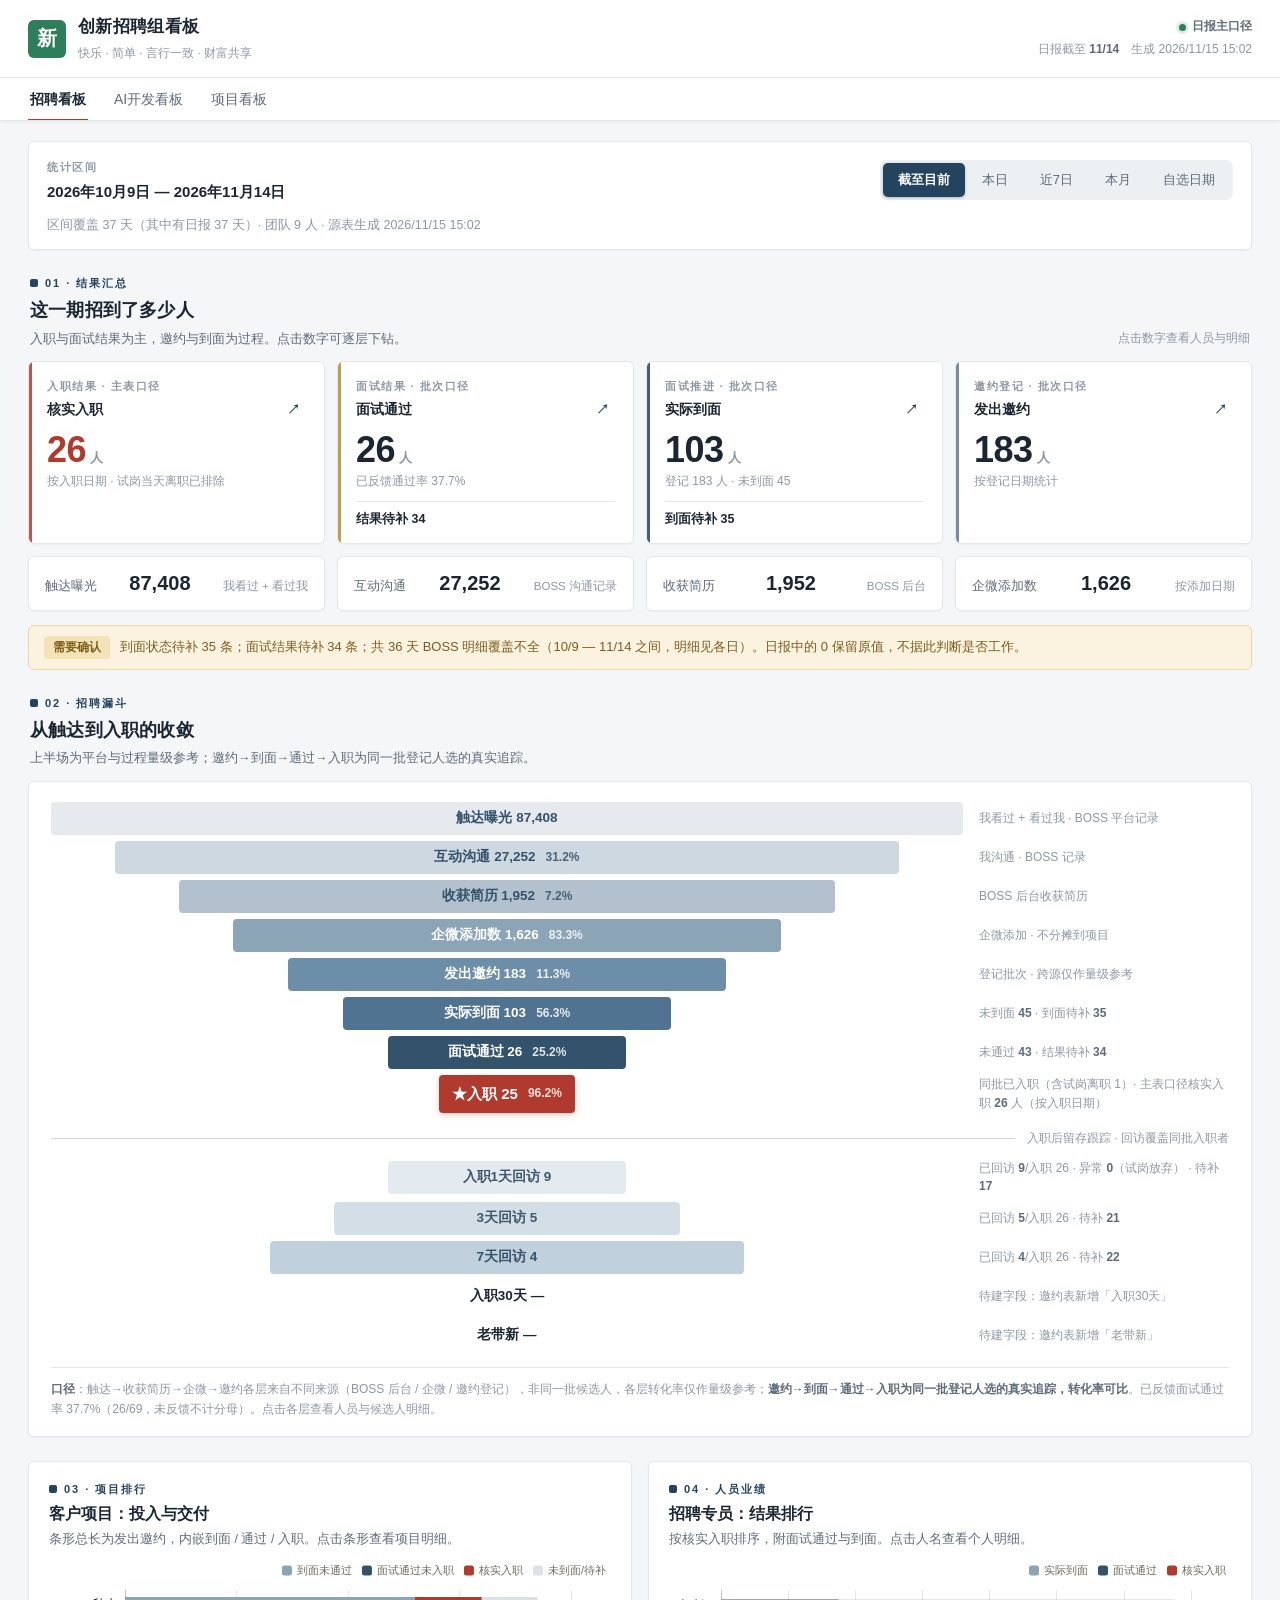
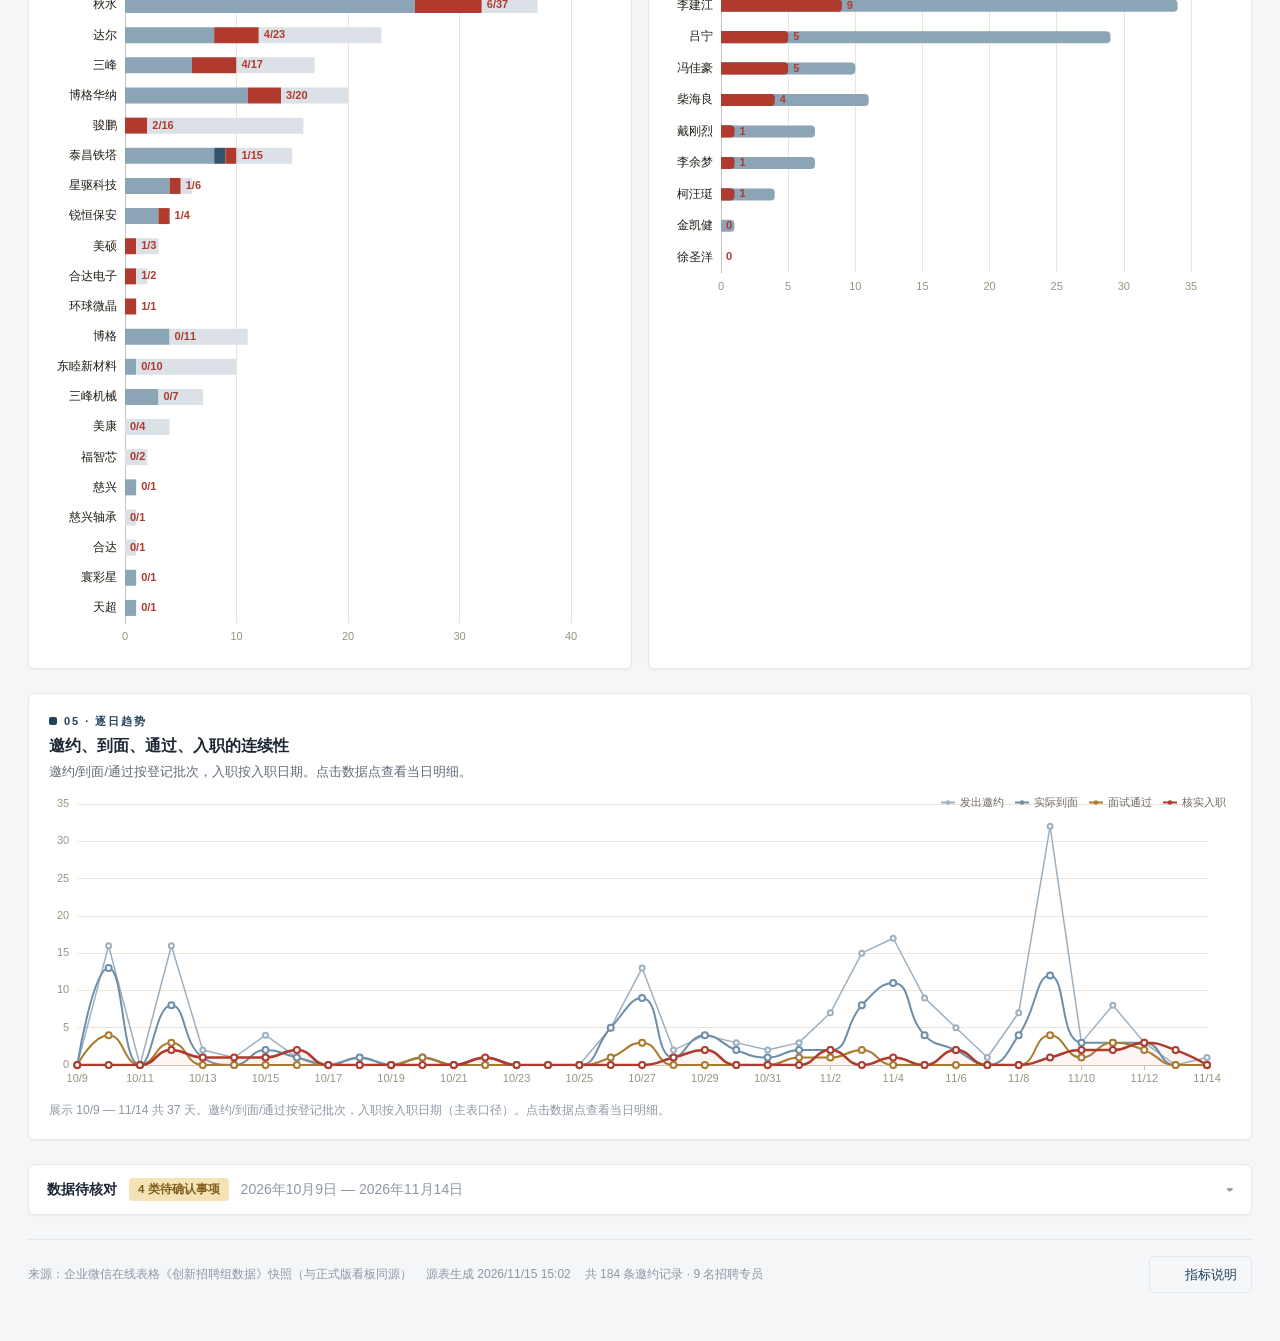
==== commit d1617fdf: "AI看板与项目看板升级三层结构（老板/经理/组员），项目看板新增项目池（账号×客户归属）" ====
--- a/index.html
+++ b/index.html
@@ -1,107 +1,262 @@
-<!doctype html>
-<html lang="zh-CN">
-<head>
-  <meta charset="UTF-8">
-  <meta name="viewport" content="width=device-width, initial-scale=1">
-  <title>创新招聘组 · 综合工作台</title>
-  <link rel="stylesheet" href="./task-preview.css">
-  <script src="./task-preview.js" defer></script>
-  <link rel="stylesheet" href="./positions.css">
-  <script src="./positions.js" defer></script>
-  <style>
-    :root{--bg:#f4f6f9;--surface:#fff;--text:#172b43;--muted:#53647a;--line:#dfe5ed;--blue:#1762aa;--tint:#eaf3ff;--green:#087957}
-    *{box-sizing:border-box}body{margin:0;background:var(--bg);color:var(--text);font:15px/1.6 system-ui,-apple-system,"Segoe UI","Microsoft YaHei",sans-serif}
-    button,a{font:inherit}button{cursor:pointer}button:focus-visible,a:focus-visible{outline:3px solid var(--blue);outline-offset:4px}button,a{touch-action:manipulation}
-    header{background:var(--surface);border-bottom:1px solid var(--line);padding:0 32px}.top{max-width:1800px;margin:auto;display:flex;align-items:center;gap:32px;min-height:80px;flex-wrap:wrap}.brand{font-size:18px;font-weight:750;white-space:nowrap}.brand span{display:inline-grid;place-items:center;width:32px;height:32px;margin-right:10px;background:var(--blue);color:white;border-radius:8px;font-size:16px}
-    nav{display:flex;gap:8px;flex-wrap:wrap}nav button{border:0;background:transparent;color:var(--muted);border-radius:8px;padding:11px 19px;min-height:44px;font-weight:600}nav button:hover{background:var(--bg)}nav button[aria-pressed="true"]{background:var(--tint);color:var(--blue)}.prototype{margin-left:auto;font-size:12px;border:1px solid var(--line);padding:3px 10px;border-radius:20px;color:var(--muted)}
-    main{max-width:1864px;margin:0 auto;padding:24px 32px}.heading{display:flex;align-items:center;justify-content:space-between;gap:18px;margin-bottom:18px}.eyebrow{font-size:12px;letter-spacing:2px;color:var(--muted);margin:0 0 4px}h1{font-size:24px;line-height:1.4;margin:0 0 4px}p{margin:0;color:var(--muted)}.actions{display:flex;align-items:center;gap:10px;flex-wrap:wrap}.action{display:inline-flex;align-items:center;justify-content:center;min-height:44px;padding:9px 15px;border:1px solid var(--line);border-radius:8px;background:var(--surface);color:var(--text);text-decoration:none;white-space:nowrap}.action:hover{border-color:var(--blue);color:var(--blue)}
-    .viewer{border:1px solid var(--line);border-radius:12px;overflow:hidden;background:var(--surface)}.viewer-bar{padding:11px 18px;border-bottom:1px solid var(--line);display:flex;align-items:center;gap:12px;flex-wrap:wrap;color:var(--muted);font-size:13px}.dot{width:8px;height:8px;flex-shrink:0;border-radius:50%;background:var(--blue)}.source{margin-left:auto;color:var(--muted);text-decoration:none}.source:hover{text-decoration:underline}.frame-wrap{height:calc(100dvh - 310px);min-height:480px;position:relative}iframe{width:100%;height:100%;border:0;display:block;background:white}#placeholder{min-height:480px;display:grid;place-content:center;padding:32px;text-align:center}#placeholder[hidden],#dashboard[hidden]{display:none}#placeholder .number{width:64px;height:64px;display:grid;place-items:center;margin:0 auto 18px;border-radius:16px;color:var(--blue);background:var(--tint);font-size:24px;font-weight:700}h2{font-size:22px;margin:0 0 10px}.note{margin-top:14px;font-size:13px;color:var(--muted)}.note strong{font-weight:600;color:var(--text)}
-    @media(max-width:700px){header{padding:16px}.top{gap:14px;min-height:auto}.prototype{margin-left:auto}nav{order:3;width:100%;gap:4px}nav button{padding:10px 12px;flex:1;font-size:14px}main{padding:20px 12px}.heading{align-items:flex-start;flex-direction:column}h1{font-size:22px}.frame-wrap{height:70dvh;min-height:420px}.source{margin-left:20px}.viewer-bar{gap:8px;padding:12px}}
-  </style>
-</head>
-<body>
-  <header><div class="top">
-    <div class="brand"><span aria-hidden="true">招</span>创新招聘组</div>
-    <nav aria-label="工作台导航">
-      <button type="button" data-page="dashboard" aria-pressed="true">招聘过程看板</button>
-      <button type="button" data-page="tasks" aria-pressed="false">AI 开发进度</button>
-      <button type="button" data-page="positions" aria-pressed="false">岗位信息收集</button>
-    </nav>
-    <span class="prototype">招聘工作台</span>
-  </div></header>
-  <main>
-    <div class="heading"><div><p class="eyebrow">RECRUITMENT WORKSPACE</p><h1 id="page-title">招聘过程看板</h1><p id="page-description">在统一工作台中查看招聘全过程。</p></div>
-      <div class="actions" id="dashboard-actions"><a class="action" href="./embed-tests.html">方案对照测试</a><button class="action" id="reload" type="button">重新加载</button><a class="action" id="open-source" target="_blank" rel="noopener noreferrer">打开源表格 ↗</a></div>
-    </div>
-    <section class="viewer" id="main-viewer" aria-labelledby="page-title">
-      <div id="dashboard">
-        <div class="viewer-bar"><span class="dot" aria-hidden="true"></span><span id="load-status" role="status">快照日期：读取中…</span><a class="source" id="source-link" target="_blank" rel="noopener noreferrer">来源：企微在线表格 ↗</a></div>
-        <div class="frame-wrap"><iframe id="workbuddy-frame" title="创新招聘组 招聘过程看板" allow="fullscreen" allowfullscreen></iframe></div>
-      </div>
-    </section>
-    <section id="task-panel" hidden aria-labelledby="page-title">
-      <div class="task-loading" role="status">正在加载任务快照…</div>
-    </section>
-    <section id="positions-panel" hidden aria-labelledby="page-title"></section>
-    <p class="note" id="embed-note"><strong>页面说明：</strong>看板数据由《创新招聘组数据》企微在线表格实时快照生成，邀约/入职/企微/简历与月度日报同一套口径；任务与资料为只读副本，链接权限由原文档决定。</p>
-  </main>
-  <script>
-    // 三个页面分别展示招聘过程、滴答开发进度和文档入口。
-    const WORKBUDDY_URL = 'https://doc.weixin.qq.com/sheet/e3_AQsA_wYCAFMCNYd3nGEL1QQ6zjpQz';
-    const DASHBOARD_URL = './embeds/dashboard.html';
-    const pages = {
-      dashboard: {title: '招聘过程看板', description: '在统一工作台中查看招聘全过程。'},
-      tasks: {title: 'AI 开发进度', description: '月度排期与项目任务，集中查看。'},
-      positions: {title: '岗位信息收集', description: '企业招聘采集清单与团队数据，集中查阅。'}
-    };
-    const frame = document.getElementById('workbuddy-frame');
-    const status = document.getElementById('load-status');
-    let timeout;
-    function loadDashboard() {
-      clearTimeout(timeout);
-      status.textContent = '数据加载中…';
-      frame.src = DASHBOARD_URL;
-      timeout = setTimeout(() => {status.textContent = '加载超时，请点「重新加载」。';}, 18000);
-    }
-    frame.addEventListener('load', () => {
-      if (!frame.getAttribute('src')) return;
-      clearTimeout(timeout);
-      // 同站副本可检查实际内容，避免把错误文档的 load 事件当作成功。
-      const content = frame.contentDocument;
-      const hasDashboard = content && content.querySelector('#daypick') && content.querySelector('#hourglass');
-      const meta = content?.defaultView?.__DATA__?.meta;
-      const src = meta?.wecom_source || {};
-      const detailDays = Object.values(src).filter(x => x && Object.values(x).includes('detail')).length;
-      status.textContent = hasDashboard && meta
-        ? `数据截至 ${meta.latest_report} · 生成 ${meta.generated_at} · 企微明细口径 ${detailDays} 天`
-        : '看板内容校验失败，请点「重新加载」。';
-    });
-    frame.addEventListener('error', () => {clearTimeout(timeout);status.textContent = '加载失败，请点「重新加载」。';});
-    function showPage(key) {
-      const page = pages[key] || pages.dashboard;
-      const isDashboard = page === pages.dashboard;
-      const isTasks = page === pages.tasks;
-      const isPositions = page === pages.positions;
-      document.body.dataset.page = isTasks ? 'tasks' : isPositions ? 'positions' : 'dashboard';
-      document.querySelectorAll('[data-page]').forEach(button => button.setAttribute('aria-pressed', String(button.dataset.page === (pages[key] ? key : 'dashboard'))));
-      document.getElementById('page-title').textContent = page.title;
-      document.getElementById('page-description').textContent = page.description;
-      document.getElementById('dashboard').hidden = !isDashboard;
-      document.getElementById('main-viewer').hidden = !isDashboard;
-      document.getElementById('task-panel').hidden = !isTasks;
-      document.getElementById('positions-panel').hidden = !isPositions;
-      document.getElementById('dashboard-actions').style.display = isDashboard ? '' : 'none';
-      document.getElementById('embed-note').hidden = !isDashboard;
-      if (isTasks) document.dispatchEvent(new Event('task-preview:open'));
-      if (isPositions) document.dispatchEvent(new Event('positions:open'));
-    }
-    document.querySelectorAll('[data-page]').forEach(button => button.addEventListener('click', () => {location.hash = button.dataset.page;}));
-    window.addEventListener('hashchange', () => showPage(location.hash.slice(1)));
-    document.getElementById('reload').addEventListener('click', loadDashboard);
-    document.getElementById('open-source').href = WORKBUDDY_URL;
-    document.getElementById('source-link').href = WORKBUDDY_URL;
-    showPage(location.hash.slice(1));
-    loadDashboard();
-  </script>
-</body>
-</html>
+<!doctype html>
+<html lang="zh-CN">
+<head>
+  <meta charset="UTF-8" />
+  <meta name="viewport" content="width=device-width, initial-scale=1, viewport-fit=cover" />
+  <meta name="theme-color" content="#f4f6f8" />
+  <meta name="description" content="创新招聘组看板：老板汇总视图，支持逐层下钻查看人员与候选人明细。" />
+  <meta name="robots" content="noindex, nofollow" />
+  <title>创新招聘组看板</title>
+  <link rel="stylesheet" href="./styles.css" />
+  <script src="./assets/echarts.min.js"></script>
+</head>
+<body>
+  <div id="load-state" class="load-state" role="status" aria-live="polite">
+    <div class="load-mark" aria-hidden="true"><span></span><span></span><span></span></div>
+    <strong>正在加载创新招聘组看板</strong>
+    <span>汇总团队结果 · 支持逐层下钻</span>
+  </div>
+
+  <div id="app-shell" hidden>
+    <header class="site-header">
+      <div class="header-inner">
+        <a class="brand" href="#top" aria-label="创新招聘组看板">
+          <span class="brand-mark" aria-hidden="true">新</span>
+          <div class="brand-copy">
+            <div class="brand-title-row"><h1>创新招聘组看板</h1></div>
+            <span class="brand-subtitle">快乐 · 简单 · 言行一致 · 财富共享</span>
+          </div>
+        </a>
+        <div class="header-meta">
+          <div class="live-label"><span class="live-dot" aria-hidden="true"></span>日报主口径</div>
+          <div id="meta-status" class="meta-status"></div>
+        </div>
+      </div>
+      <nav class="page-nav" aria-label="看板切换">
+        <div class="page-nav-inner">
+          <a class="page-nav-link is-active" href="?page=recruit" data-page="recruit">招聘看板</a>
+          <a class="page-nav-link" href="?page=ai" data-page="ai">AI开发看板</a>
+          <a class="page-nav-link" href="?page=project" data-page="project">项目看板</a>
+        </div>
+      </nav>
+    </header>
+
+    <main class="dashboard-main" id="top">
+      <div id="page-recruit" class="page">
+      <section class="date-panel" aria-label="统计日期筛选">
+        <div class="date-panel-top">
+          <div class="date-summary">
+            <span class="field-eyebrow">统计区间</span>
+            <div id="date-label" class="date-label" aria-live="polite"></div>
+          </div>
+          <div class="date-presets" role="group" aria-label="选择统计区间">
+            <button type="button" class="preset-button is-active" data-preset="all" aria-pressed="true">截至目前</button>
+            <button type="button" class="preset-button" data-preset="latest" aria-pressed="false">本日</button>
+            <button type="button" class="preset-button" data-preset="week" aria-pressed="false">近7日</button>
+            <button type="button" class="preset-button" data-preset="month" aria-pressed="false">本月</button>
+            <button type="button" class="preset-button" data-preset="custom" aria-pressed="false">自选日期</button>
+          </div>
+        </div>
+        <div id="custom-range" class="custom-range" hidden>
+          <label class="date-field" for="start-date"><span>开始日期</span><input type="date" id="start-date" /></label>
+          <span class="date-range-divider" aria-hidden="true">—</span>
+          <label class="date-field" for="end-date"><span>结束日期</span><input type="date" id="end-date" /></label>
+          <button type="button" id="apply-range" class="btn btn-primary">查看</button>
+          <p id="range-error" class="range-error" role="alert"></p>
+        </div>
+        <p id="coverage-note" class="coverage-note"></p>
+      </section>
+
+      <section class="overview-section" aria-label="核心结果">
+        <div class="section-heading">
+          <div>
+            <div class="section-eyebrow"><span class="section-indicator" aria-hidden="true"></span>01 · 结果汇总</div>
+            <h2 class="section-title">这一期招到了多少人</h2>
+            <p class="section-subtitle">入职与面试结果为主，邀约与到面为过程。点击数字可逐层下钻。</p>
+          </div>
+          <span class="section-helper">点击数字查看人员与明细</span>
+        </div>
+        <div id="kpi-grid" class="kpi-grid" aria-live="polite"></div>
+        <div id="process-strip" class="process-strip"></div>
+        <div id="coverage-alert" class="coverage-alert" aria-live="polite"></div>
+      </section>
+
+      <section class="funnel-section" aria-label="招聘漏斗">
+        <div class="section-heading">
+          <div>
+            <div class="section-eyebrow"><span class="section-indicator" aria-hidden="true"></span>02 · 招聘漏斗</div>
+            <h2 class="section-title">从触达到入职的收敛</h2>
+            <p class="section-subtitle">上半场为平台与过程量级参考；邀约→到面→通过→入职为同一批登记人选的真实追踪。</p>
+          </div>
+        </div>
+        <div class="surface funnel-surface">
+          <div id="funnel" class="funnel"></div>
+          <div id="funnel-note" class="funnel-note"></div>
+        </div>
+      </section>
+
+      <div class="analysis-grid">
+        <section class="surface analysis-panel" aria-label="客户项目排行">
+          <div class="panel-heading">
+            <div>
+              <div class="section-eyebrow"><span class="section-indicator" aria-hidden="true"></span>03 · 项目排行</div>
+              <h2 class="panel-title">客户项目：投入与交付</h2>
+              <p class="section-subtitle">条形总长为发出邀约，内嵌到面 / 通过 / 入职。点击条形查看项目明细。</p>
+            </div>
+          </div>
+          <div id="client-chart" class="chart-box chart-box--tall"></div>
+        </section>
+
+        <section class="surface analysis-panel" aria-label="人员业绩排行">
+          <div class="panel-heading">
+            <div>
+              <div class="section-eyebrow"><span class="section-indicator" aria-hidden="true"></span>04 · 人员业绩</div>
+              <h2 class="panel-title">招聘专员：结果排行</h2>
+              <p class="section-subtitle">按核实入职排序，附面试通过与到面。点击人名查看个人明细。</p>
+            </div>
+          </div>
+          <div id="people-chart" class="chart-box chart-box--tall"></div>
+        </section>
+      </div>
+
+      <section class="surface trend-panel" aria-label="逐日趋势">
+        <div class="panel-heading">
+          <div>
+            <div class="section-eyebrow"><span class="section-indicator" aria-hidden="true"></span>05 · 逐日趋势</div>
+            <h2 class="panel-title">邀约、到面、通过、入职的连续性</h2>
+            <p class="section-subtitle">邀约/到面/通过按登记批次，入职按入职日期。点击数据点查看当日明细。</p>
+          </div>
+        </div>
+        <div id="trend-chart" class="chart-box"></div>
+        <p id="trend-note" class="source-note trend-note"></p>
+      </section>
+
+      <section id="attention" class="attention-panel" aria-label="数据待补与口径提醒"></section>
+
+      <footer class="page-footer">
+        <div id="source-footer" class="source-footer"></div>
+        <button type="button" id="open-methodology" class="btn btn-quiet methodology-button">
+          <svg viewBox="0 0 18 18" aria-hidden="true" fill="none"><circle cx="9" cy="9" r="6.5"/><path d="M9 8v4M9 5.5v.1"/></svg>指标说明
+        </button>
+      </footer>
+      </div>
+
+      <div id="page-ai" class="page" hidden>
+        <section class="overview-section" aria-label="AI开发概览">
+          <div class="section-heading">
+            <div>
+              <div class="section-eyebrow"><span class="section-indicator" aria-hidden="true"></span>01 · 老板视角 · 开发概览</div>
+              <h2 class="section-title">AI 开发整体进展如何</h2>
+              <p class="section-subtitle">一屏看清 7 个 AI 项目的任务量与完成度。点击数字卡可下钻查看构成明细。</p>
+            </div>
+            <span id="ai-snapshot" class="section-helper"></span>
+          </div>
+          <div id="ai-kpi" class="kpi-grid"></div>
+          <div id="ai-process" class="process-strip"></div>
+        </section>
+
+        <section class="surface trend-panel" aria-label="项目任务分布">
+          <div class="panel-heading">
+            <div>
+              <div class="section-eyebrow"><span class="section-indicator" aria-hidden="true"></span>02 · 经理视角 · 项目任务分布</div>
+              <h2 class="panel-title">各项目未完成与已完成任务</h2>
+              <p class="section-subtitle">条形总长为任务数，点击条形可下钻查看该项目全部任务（含优先级与排期）。</p>
+            </div>
+          </div>
+          <div id="ai-chart" class="chart-box"></div>
+        </section>
+
+        <section class="trend-panel surface" aria-label="任务看板">
+          <div class="panel-heading ai-board-heading">
+            <div>
+              <div class="section-eyebrow"><span class="section-indicator" aria-hidden="true"></span>03 · 组员视角 · 任务看板</div>
+              <h2 class="panel-title">任务明细（含子任务与检查项）</h2>
+              <p class="section-subtitle">按项目分组展示任务树，已完成任务带勾选标记与完成时间；点击任务查看执行细节。</p>
+            </div>
+            <label class="ai-search">
+              <span class="field-eyebrow">搜索</span>
+              <input type="search" id="ai-search-input" placeholder="搜索任务标题 / 描述…" />
+            </label>
+          </div>
+          <div id="ai-board"></div>
+        </section>
+      </div>      <div id="page-project" class="page" hidden>
+        <section class="overview-section" aria-label="项目总览">
+          <div class="section-heading">
+            <div>
+              <div class="section-eyebrow"><span class="section-indicator" aria-hidden="true"></span>01 · 老板视角 · 项目总览</div>
+              <h2 class="section-title">合作项目经营总览</h2>
+              <p class="section-subtitle">数据来自企微表格《合作项目情况表》快照；点击数字卡可下钻查看构成。</p>
+            </div>
+            <span id="proj-snapshot" class="section-helper"></span>
+          </div>
+          <div id="proj-kpi" class="kpi-grid"></div>
+          <div id="proj-process" class="process-strip"></div>
+        </section>
+
+        <div class="analysis-grid">
+          <section class="surface analysis-panel" aria-label="城市分布">
+            <div class="panel-heading">
+              <div>
+                <div class="section-eyebrow"><span class="section-indicator" aria-hidden="true"></span>02 · 经理视角 · 城市分布</div>
+                <h2 class="panel-title">合作项目所在城市</h2>
+                <p class="section-subtitle">按正式合作项目统计，点击城市下钻项目明细。</p>
+              </div>
+            </div>
+            <div id="proj-chart" class="chart-box chart-box--tall"></div>
+          </section>
+          <section class="surface analysis-panel" aria-label="专项项目">
+            <div class="panel-heading">
+              <div>
+                <div class="section-eyebrow"><span class="section-indicator" aria-hidden="true"></span>04 · 专项与跟进</div>
+                <h2 class="panel-title">计天项目与跟进项目</h2>
+                <p class="section-subtitle">计天项目为按天计费的合作；跟进项目尚未正式确认。</p>
+              </div>
+            </div>
+            <div id="proj-special" class="proj-special"></div>
+          </section>
+        </div>
+
+        <section class="surface trend-panel" aria-label="项目池">
+          <div class="panel-heading">
+            <div>
+              <div class="section-eyebrow"><span class="section-indicator" aria-hidden="true"></span>03 · 经理视角 · 项目池</div>
+              <h2 class="panel-title">每个项目池里有哪些账号在挂</h2>
+              <p class="section-subtitle">项目池 = BOSS 账号挂靠的客户；卡片列出该项目池内的全部账号，点击卡片查看每个账号挂的岗位与最近数据。</p>
+            </div>
+            <span id="pool-snapshot" class="section-helper"></span>
+          </div>
+          <div id="proj-pool" class="proj-pool-grid"></div>
+        </section>
+
+        <section class="surface trend-panel" aria-label="项目明细">
+          <div class="panel-heading">
+            <div>
+              <div class="section-eyebrow"><span class="section-indicator" aria-hidden="true"></span>05 · 组员视角 · 项目清单</div>
+              <h2 class="panel-title">正式合作项目明细</h2>
+              <p class="section-subtitle">点击项目行查看亮点、劣势、费用、对接客服与合作细节。</p>
+            </div>
+          </div>
+          <div id="proj-table"></div>
+        </section>
+      </div></main>
+  </div>
+
+  <dialog id="detail-dialog" class="detail-dialog" aria-labelledby="detail-title" aria-describedby="detail-subtitle">
+    <div class="dialog-header">
+      <div class="dialog-title-group">
+        <div id="detail-kicker" class="detail-kicker"></div>
+        <h2 id="detail-title" class="detail-title"></h2>
+        <p id="detail-subtitle" class="detail-subtitle"></p>
+      </div>
+      <button type="button" id="close-detail" class="icon-button close-detail" aria-label="关闭详情">
+        <svg viewBox="0 0 24 24" aria-hidden="true" fill="none"><path d="m6 6 12 12M18 6 6 18"/></svg>
+      </button>
+    </div>
+    <div id="detail-body" class="detail-body"></div>
+  </dialog>
+
+  <noscript><div class="noscript-notice">请启用浏览器的 JavaScript，以查看招聘数据和切换统计日期。</div></noscript>
+  <script type="module" src="./app.js"></script>
+</body>
+</html>
--- a/styles.css
+++ b/styles.css
@@ -0,0 +1,495 @@
+/* 招聘经营看板 · 优化版 —— 商务看板风：冷灰底 / 白卡 / 藏青主色 / 朱红结果色 */
+
+:root {
+  color-scheme: light;
+  --bg: #f4f6f8;
+  --surface: #ffffff;
+  --line: #e4e7eb;
+  --line2: #cfd6dd;
+  --text: #1c2633;
+  --muted: #5f6b7a;
+  --faint: #8d97a5;
+  --navy: #24435f;
+  --navy-deep: #16314b;
+  --navy-bg: #eef3f7;
+  --red: #b03a2e;
+  --red-deep: #8c2f26;
+  --red-bg: #f9ece9;
+  --amber: #9a6b1f;
+  --amber-bg: #fbf3e0;
+  --ok: #2e7d5b;
+  --radius: 6px;
+  --shadow: 0 1px 2px rgba(28, 38, 51, .04);
+}
+
+* { box-sizing: border-box; }
+[hidden] { display: none !important; }
+html { scroll-behavior: smooth; }
+body {
+  margin: 0;
+  background: var(--bg);
+  color: var(--text);
+  font: 14px/1.65 -apple-system, "Segoe UI", "PingFang SC", "Microsoft YaHei", sans-serif;
+  -webkit-font-smoothing: antialiased;
+}
+button, a, input, select { font: inherit; }
+button { cursor: pointer; touch-action: manipulation; }
+button:focus-visible, a:focus-visible, input:focus-visible, [tabindex]:focus-visible {
+  outline: 2px solid var(--navy);
+  outline-offset: 2px;
+}
+h1, h2, h3 { margin: 0; }
+p { margin: 0; }
+
+/* ---------- 加载态 ---------- */
+.load-state {
+  min-height: 60vh; display: grid; place-content: center;
+  text-align: center; gap: 10px; color: var(--muted);
+}
+.load-state strong { font-size: 16px; color: var(--text); }
+.load-mark { display: inline-flex; gap: 6px; justify-content: center; }
+.load-mark span {
+  width: 7px; height: 7px; border-radius: 50%; background: var(--navy);
+  animation: bounce 1.2s infinite ease-in-out;
+}
+.load-mark span:nth-child(2) { animation-delay: .15s; }
+.load-mark span:nth-child(3) { animation-delay: .3s; }
+@keyframes bounce { 0%, 60%, 100% { transform: translateY(0); opacity: .35; } 30% { transform: translateY(-5px); opacity: 1; } }
+.noscript-notice { padding: 32px; text-align: center; color: var(--muted); }
+
+/* ---------- 顶栏 ---------- */
+.site-header {
+  background: var(--surface);
+  border-bottom: 1px solid var(--line);
+  box-shadow: 0 1px 4px rgba(28, 38, 51, .05);
+  position: sticky; top: 0; z-index: 20;
+}
+.header-inner {
+  max-width: 1280px; margin: 0 auto; padding: 13px 28px;
+  display: flex; align-items: center; justify-content: space-between; gap: 16px; flex-wrap: wrap;
+}
+.brand { display: flex; align-items: center; gap: 12px; text-decoration: none; color: var(--text); }
+.brand-mark {
+  display: inline-grid; place-items: center; width: 38px; height: 38px;
+  background: var(--ok); color: #fff; border-radius: 6px; flex: none;
+  font-size: 20px; font-weight: 700; line-height: 1; padding-bottom: 2px;
+}
+.brand-title-row { display: flex; align-items: center; gap: 9px; }
+.brand-title-row h1 { font-size: 17px; font-weight: 650; letter-spacing: .3px; }
+.brand-subtitle { font-size: 12px; color: var(--faint); }
+.header-meta { display: flex; flex-direction: column; align-items: flex-end; gap: 3px; }
+.live-label { font-size: 12px; color: var(--muted); font-weight: 600; display: inline-flex; align-items: center; gap: 6px; }
+.live-dot { width: 7px; height: 7px; border-radius: 50%; background: var(--ok); box-shadow: 0 0 0 3px rgba(46, 125, 91, .15); }
+.meta-status { font-size: 12px; color: var(--faint); display: flex; gap: 12px; flex-wrap: wrap; justify-content: flex-end; }
+.meta-status strong { color: var(--muted); font-weight: 600; }
+
+/* ---------- 主体 ---------- */
+.dashboard-main { max-width: 1280px; margin: 0 auto; padding: 20px 28px 48px; }
+section { margin-bottom: 24px; }
+
+.section-heading { display: flex; align-items: flex-end; justify-content: space-between; gap: 14px; margin: 0 2px 12px; flex-wrap: wrap; }
+.section-eyebrow {
+  font-size: 11px; letter-spacing: 2px; color: var(--navy); font-weight: 700;
+  display: flex; align-items: center; gap: 7px; margin-bottom: 4px;
+}
+.section-indicator { width: 8px; height: 8px; border-radius: 2px; background: var(--navy); }
+.section-title { font-size: 18px; font-weight: 650; letter-spacing: .2px; }
+.panel-title { font-size: 15.5px; font-weight: 650; }
+.section-subtitle { font-size: 12.5px; color: var(--muted); margin-top: 3px; }
+.section-helper { font-size: 12px; color: var(--faint); white-space: nowrap; }
+.surface { background: var(--surface); border: 1px solid var(--line); border-radius: var(--radius); box-shadow: var(--shadow); }
+.analysis-grid { display: grid; grid-template-columns: 1fr 1fr; gap: 16px; }
+.analysis-panel, .trend-panel { padding: 18px 20px; }
+.panel-heading { margin-bottom: 10px; }
+.panel-heading .section-eyebrow { margin-bottom: 3px; }
+
+/* ---------- 日期筛选：分段控件 ---------- */
+.date-panel {
+  background: var(--surface); border: 1px solid var(--line); border-radius: var(--radius);
+  box-shadow: var(--shadow); padding: 13px 18px;
+}
+.date-panel-top { display: flex; align-items: center; justify-content: space-between; gap: 16px; flex-wrap: wrap; }
+.field-eyebrow { font-size: 11px; letter-spacing: 1.5px; color: var(--faint); font-weight: 600; }
+.date-label { font-size: 15px; font-weight: 650; margin-top: 2px; font-variant-numeric: tabular-nums; }
+.date-presets {
+  display: flex; gap: 2px; background: #edf0f3; border-radius: 7px; padding: 3px;
+}
+.preset-button {
+  border: 0; background: transparent; color: var(--muted);
+  border-radius: 5px; padding: 6px 15px; font-size: 13px; font-weight: 500;
+  transition: background .15s ease, color .15s ease, box-shadow .15s ease;
+}
+.preset-button:hover { color: var(--text); }
+.preset-button.is-active {
+  background: var(--navy); color: #fff; font-weight: 600;
+  box-shadow: 0 1px 3px rgba(22, 49, 75, .3);
+}
+.custom-range { display: flex; align-items: flex-end; gap: 10px; margin-top: 12px; flex-wrap: wrap; }
+.custom-range[hidden] { display: none; }
+.date-field { display: flex; flex-direction: column; gap: 4px; font-size: 12px; color: var(--muted); }
+.date-field input {
+  border: 1px solid var(--line2); border-radius: 4px; padding: 6px 10px;
+  background: var(--surface); color: var(--text);
+}
+.date-field input:focus { border-color: var(--navy); outline: none; }
+.date-range-divider { color: var(--faint); padding-bottom: 8px; }
+.range-error { color: var(--red); font-size: 12.5px; width: 100%; }
+.coverage-note { font-size: 12.5px; color: var(--faint); margin-top: 10px; }
+.coverage-note b { color: var(--muted); }
+
+/* ---------- 按钮 ---------- */
+.btn {
+  display: inline-flex; align-items: center; gap: 6px;
+  border-radius: 5px; padding: 7px 14px; font-size: 13px; font-weight: 500;
+  border: 1px solid var(--line2); background: var(--surface); color: var(--text);
+  transition: border-color .15s ease, color .15s ease, background .15s ease;
+}
+.btn:hover { border-color: var(--navy); color: var(--navy); }
+.btn-primary { background: var(--navy); border-color: var(--navy); color: #fff; }
+.btn-primary:hover { background: var(--navy-deep); color: #fff; }
+.btn-quiet { border-color: transparent; color: var(--navy); background: transparent; }
+.btn-quiet:hover { background: var(--navy-bg); }
+.btn svg { width: 15px; height: 15px; }
+.methodology-button { border: 1px solid var(--line); }
+
+/* ---------- KPI 结果卡 ---------- */
+.kpi-grid { display: grid; grid-template-columns: repeat(4, 1fr); gap: 12px; }
+.metric-card {
+  background: var(--surface); border: 1px solid var(--line); border-radius: var(--radius);
+  box-shadow: var(--shadow); padding: 15px 18px 13px; position: relative; overflow: hidden;
+  transition: border-color .15s ease;
+}
+.metric-card:hover { border-color: var(--line2); }
+.metric-card::before {
+  content: ""; position: absolute; inset: 0 auto 0 0; width: 3px;
+  background: var(--navy); opacity: .85;
+}
+.metric-card--hire::before { background: var(--red); }
+.metric-card--gold::before { background: #b98a2e; }
+.metric-card--steel::before { background: #64798c; }
+.metric-eyebrow { font-size: 11px; letter-spacing: 1.5px; color: var(--faint); font-weight: 600; }
+.metric-label {
+  font-size: 13.5px; color: var(--text); font-weight: 600; margin-top: 2px;
+  display: flex; align-items: center; justify-content: space-between; gap: 6px;
+}
+.metric-action {
+  border: 0; background: transparent; color: var(--navy); font-size: 13px;
+  padding: 2px 6px; border-radius: 4px;
+}
+.metric-action:hover { background: var(--navy-bg); }
+.metric-value {
+  display: block; width: 100%; text-align: left; border: 0; background: transparent;
+  font-size: 36px; font-weight: 700; line-height: 1.15; color: var(--text);
+  letter-spacing: -.5px; padding: 6px 0 0; font-variant-numeric: tabular-nums;
+}
+.metric-card--hire .metric-value { color: var(--red); }
+.metric-unit { font-size: 13px; font-weight: 600; color: var(--faint); margin-left: 4px; letter-spacing: 0; }
+.metric-note { font-size: 12px; color: var(--faint); margin-top: 2px; }
+.metric-sub {
+  font-size: 12.5px; color: var(--muted); margin-top: 9px; padding-top: 7px;
+  border-top: 1px solid var(--line);
+  display: flex; gap: 10px; flex-wrap: wrap;
+}
+.metric-sub b { font-weight: 650; color: var(--text); }
+
+/* 过程指标条 */
+.process-strip { display: grid; grid-template-columns: repeat(4, 1fr); gap: 12px; margin-top: 12px; }
+.process-item {
+  border: 1px solid var(--line); background: var(--surface); border-radius: var(--radius);
+  padding: 10px 16px; display: flex; align-items: baseline; justify-content: space-between; gap: 8px;
+  box-shadow: var(--shadow);
+}
+.process-label { font-size: 13px; color: var(--muted); font-weight: 500; white-space: nowrap; }
+.process-value { font-size: 20px; font-weight: 700; color: var(--text); font-variant-numeric: tabular-nums; }
+.process-note { font-size: 11.5px; color: var(--faint); white-space: nowrap; }
+
+.coverage-alert {
+  margin-top: 14px; background: var(--amber-bg); border: 1px solid #ecd9a8;
+  border-radius: var(--radius); padding: 10px 15px; font-size: 13px; color: #7d5c1a;
+  display: flex; gap: 10px; align-items: baseline; flex-wrap: wrap;
+}
+.coverage-alert[hidden] { display: none; }
+.badge {
+  display: inline-block; font-size: 11.5px; font-weight: 600;
+  border-radius: 4px; padding: 2px 9px; white-space: nowrap;
+}
+.badge--amber { background: #f3e3b6; color: #7d5c1a; }
+.badge--blue { background: var(--navy-bg); color: var(--navy); }
+.badge--teal { background: var(--red-bg); color: var(--red); }
+.badge--gray { background: #eef1f4; color: var(--muted); }
+
+/* ---------- 漏斗 ---------- */
+.funnel-surface { padding: 20px 22px 16px; }
+.funnel { display: flex; flex-direction: column; gap: 6px; }
+.hg-layer { display: grid; grid-template-columns: 1fr 250px; gap: 16px; align-items: center; }
+.hg-bar {
+  height: 33px; border-radius: 4px; margin: 0 auto; display: flex; align-items: center;
+  justify-content: center; gap: 10px; padding: 0 12px; white-space: nowrap;
+  transition: filter .15s ease; border: 0;
+}
+button.hg-bar:hover { filter: brightness(1.08); }
+.hg-bar .bn { font-size: 13.5px; font-weight: 600; }
+.hg-bar .bp { font-size: 12px; font-weight: 600; opacity: .85; }
+.hg-side { font-size: 12px; color: var(--faint); line-height: 1.55; }
+.hg-side b { color: var(--muted); font-weight: 600; }
+.hg-waist .hg-bar { height: 38px; box-shadow: 0 2px 6px rgba(176, 58, 46, .25); }
+.hg-waist .bn { font-size: 15px; }
+.hg-gap { display: flex; align-items: center; gap: 12px; margin: 10px 0 4px; }
+.hg-gap .line { flex: 1; height: 1px; background: var(--line2); }
+.hg-gap .gt { font-size: 12px; color: var(--faint); white-space: nowrap; }
+.hg-shell .hg-bar { background: repeating-linear-gradient(45deg, #f0f3f6, #f0f3f6 8px, #e6ebf0 8px, #e6ebf0 16px); color: var(--faint); }
+.funnel-note { font-size: 12px; color: var(--faint); margin-top: 15px; line-height: 1.7; border-top: 1px solid var(--line); padding-top: 11px; }
+.funnel-note b { color: var(--muted); }
+
+/* ---------- 图表 ---------- */
+.chart-box { width: 100%; height: 300px; }
+.chart-box--tall { height: 340px; }
+.trend-note { margin-top: 8px; }
+
+/* ---------- 待核事项 ---------- */
+.attention-panel details {
+  background: var(--surface); border: 1px solid var(--line); border-radius: var(--radius);
+  box-shadow: var(--shadow); padding: 0; overflow: hidden;
+}
+.attention-panel summary {
+  list-style: none; display: flex; align-items: center; gap: 12px;
+  padding: 13px 18px; cursor: pointer; font-weight: 600; font-size: 14px;
+}
+.attention-panel summary::-webkit-details-marker { display: none; }
+.attention-panel summary::after { content: "▾"; margin-left: auto; color: var(--faint); transition: transform .2s; }
+.attention-panel details[open] summary::after { transform: rotate(180deg); }
+.attention-content { border-top: 1px solid var(--line); padding: 14px 18px; }
+.detail-list { list-style: none; margin: 0; padding: 0; display: flex; flex-direction: column; gap: 10px; }
+.detail-list li { display: flex; flex-direction: column; gap: 2px; padding-left: 16px; position: relative; font-size: 13.5px; }
+.detail-list li::before { content: ""; position: absolute; left: 2px; top: 8px; width: 6px; height: 6px; border-radius: 50%; background: #b98a2e; }
+.detail-list li span { font-size: 12.5px; color: var(--muted); }
+
+/* ---------- 页脚 ---------- */
+.page-footer {
+  display: flex; align-items: center; justify-content: space-between; gap: 12px;
+  flex-wrap: wrap; border-top: 1px solid var(--line); padding-top: 16px;
+}
+.source-footer { font-size: 12px; color: var(--faint); display: flex; gap: 14px; flex-wrap: wrap; }
+
+/* ---------- 弹窗 ---------- */
+.detail-dialog {
+  border: 0; border-radius: 10px; padding: 0; width: min(880px, 94vw);
+  max-height: 88vh; box-shadow: 0 20px 56px rgba(28, 38, 51, .28);
+  overflow: hidden;
+}
+.detail-dialog::backdrop { background: rgba(18, 26, 36, .45); }
+.dialog-header {
+  display: flex; align-items: flex-start; justify-content: space-between; gap: 14px;
+  padding: 17px 22px 13px; border-bottom: 1px solid var(--line);
+  background: var(--surface);
+}
+.detail-kicker { font-size: 11px; letter-spacing: 1.5px; color: var(--navy); font-weight: 700; margin-bottom: 2px; }
+.detail-title { font-size: 18px; font-weight: 650; }
+.detail-subtitle { font-size: 12.5px; color: var(--muted); margin-top: 3px; }
+.close-detail {
+  border: 0; background: transparent; color: var(--faint); border-radius: 6px;
+  width: 34px; height: 34px; display: grid; place-items: center; flex: none;
+}
+.close-detail:hover { background: #eef1f4; color: var(--text); }
+.close-detail svg { width: 18px; height: 18px; }
+.detail-body { padding: 18px 22px 24px; overflow-y: auto; max-height: calc(88vh - 90px); background: var(--surface); }
+.detail-body h3 { font-size: 14px; font-weight: 650; margin: 18px 0 10px; padding-left: 9px; border-left: 3px solid var(--navy); }
+.detail-body h3:first-child { margin-top: 0; }
+.detail-grid { display: grid; grid-template-columns: repeat(auto-fit, minmax(150px, 1fr)); gap: 10px; }
+.detail-stat {
+  background: #f7f9fb; border: 1px solid var(--line); border-radius: 6px; padding: 11px 14px;
+  display: flex; flex-direction: column; gap: 3px;
+}
+.stat-label { font-size: 12px; color: var(--muted); }
+.stat-value { font-size: 22px; font-weight: 700; color: var(--text); font-variant-numeric: tabular-nums; }
+.stat-value.hire-value { color: var(--red); }
+.detail-stat small { font-size: 11.5px; color: var(--faint); }
+
+.info-callout {
+  background: var(--navy-bg); border: 1px solid #d4e0ea; border-radius: 6px;
+  padding: 12px 16px; margin: 14px 0; font-size: 13px;
+}
+.info-callout strong { color: var(--navy-deep); display: block; margin-bottom: 4px; font-size: 13px; }
+.info-callout p { color: #31435a; line-height: 1.7; }
+.info-callout + .info-callout { margin-top: 10px; }
+
+/* 表格 */
+.detail-table-wrap, .table-wrap { overflow-x: auto; -webkit-overflow-scrolling: touch; border: 1px solid var(--line); border-radius: 6px; }
+.detail-table, .data-table { border-collapse: collapse; width: 100%; font-size: 13px; }
+.detail-table th, .detail-table td, .data-table th, .data-table td {
+  padding: 8px 12px; border-bottom: 1px solid var(--line); text-align: left; white-space: nowrap;
+}
+.detail-table thead th, .data-table thead th {
+  font-size: 12px; color: var(--muted); font-weight: 600;
+  background: #f7f9fb;
+}
+.detail-table tbody tr:last-child td, .data-table tbody tr:last-child td { border-bottom: 0; }
+.detail-table tbody tr:hover td, .data-table tbody tr:hover td { background: #f2f6f9; }
+.detail-table th[scope="row"], .data-table th[scope="row"] { font-weight: 600; color: var(--text); }
+.text-link {
+  border: 0; background: transparent; color: var(--navy); padding: 0;
+  font-weight: 500; text-decoration: none;
+}
+.text-link:hover { text-decoration: underline; }
+.job-tags { display: flex; gap: 8px; flex-wrap: wrap; margin: 8px 0; }
+.empty-state { text-align: center; padding: 28px 16px; color: var(--muted); }
+.empty-state strong { display: block; margin-bottom: 6px; color: var(--text); }
+.empty-state p { font-size: 13px; }
+.source-note { font-size: 12px; color: var(--faint); line-height: 1.7; }
+.muted { color: var(--faint); }
+.subtle { color: var(--faint); font-weight: 400; }
+
+/* 状态分段条（弹窗内） */
+.status-row { margin: 10px 0 14px; }
+.status-title { display: flex; align-items: baseline; gap: 8px; font-size: 13.5px; margin-bottom: 6px; }
+.status-title .muted { font-size: 12px; }
+.status-track { display: flex; height: 11px; border-radius: 5px; overflow: hidden; background: #eef1f4; }
+.status-segment { height: 100%; transition: width .3s ease; }
+.status-segment--empty { background: #eef1f4; }
+.legend { display: flex; gap: 14px; flex-wrap: wrap; margin-top: 7px; }
+.legend-item { display: inline-flex; align-items: center; gap: 6px; font-size: 12px; color: var(--muted); }
+.legend-item .dot { width: 9px; height: 9px; border-radius: 2px; flex: none; }
+.legend-item strong { color: var(--text); font-variant-numeric: tabular-nums; }
+
+/* ---------- AI 开发看板 ---------- */
+.ai-board-heading { display: flex; align-items: flex-end; justify-content: space-between; gap: 14px; flex-wrap: wrap; }
+.ai-search { display: flex; flex-direction: column; gap: 4px; font-size: 11px; color: var(--faint); font-weight: 600; letter-spacing: 1.5px; }
+.ai-search input {
+  border: 1px solid var(--line2); border-radius: 5px; padding: 7px 12px;
+  background: var(--surface); color: var(--text); font-weight: 400; letter-spacing: 0;
+  min-width: 220px;
+}
+.ai-search input:focus { border-color: var(--navy); outline: none; }
+.ai-project-card { border: 1px solid var(--line); border-radius: var(--radius); background: var(--surface); padding: 0 0 6px; margin-bottom: 14px; }
+.ai-project-card .ai-project-head {
+  display: flex; align-items: baseline; justify-content: space-between; gap: 12px;
+  padding: 13px 18px 10px; border-bottom: 1px solid var(--line); flex-wrap: wrap;
+}
+.ai-project-head h3 { font-size: 15px; font-weight: 650; }
+.ai-project-meta { font-size: 12px; color: var(--faint); font-variant-numeric: tabular-nums; }
+.ai-task-row { padding-left: calc(14px + var(--depth, 0) * 26px); }
+.ai-children { border-left: 1px solid var(--line); margin-left: calc(20px + var(--depth, 0) * 26px); }
+.ai-task-open {
+  display: flex; align-items: flex-start; gap: 10px; width: 100%;
+  border: 0; background: transparent; padding: 8px 14px 8px 8px; border-radius: 5px;
+  text-align: left; transition: background .15s ease;
+}
+.ai-task-open:hover { background: #f2f6f9; }
+.ai-dot { width: 9px; height: 9px; border-radius: 50%; flex: none; margin-top: 6px; }
+.ai-task-copy { display: flex; align-items: baseline; gap: 10px; flex-wrap: wrap; min-width: 0; }
+.ai-task-title { font-size: 13.5px; font-weight: 500; color: var(--text); }
+.is-done .ai-task-title { text-decoration: line-through; color: var(--faint); }
+.ai-task-status { font-size: 11.5px; color: var(--faint); white-space: nowrap; }
+.ai-task-status--live { color: var(--muted); }
+.ai-task-description { font-size: 12px; color: var(--faint); overflow: hidden; text-overflow: ellipsis; white-space: nowrap; max-width: 420px; }
+.ai-task-date { font-size: 12px; color: var(--muted); font-variant-numeric: tabular-nums; white-space: nowrap; }
+.ai-task-items { font-size: 12px; color: var(--faint); white-space: nowrap; }
+
+/* ---------- 项目看板 ---------- */
+.proj-special { display: flex; flex-direction: column; gap: 16px; }
+.proj-special-block { border: 1px solid var(--line); border-radius: var(--radius); padding: 12px 16px; }
+.proj-special-block h3 { font-size: 14px; font-weight: 650; margin: 0 0 10px; display: flex; align-items: center; gap: 10px; }
+.proj-special-block .detail-list li { font-size: 13px; }
+.proj-row { cursor: pointer; }
+
+/* ---------- 页面切换导航 ---------- */
+.page-nav { border-top: 1px solid var(--line); background: var(--surface); }
+.page-nav-inner {
+  max-width: 1280px; margin: 0 auto; padding: 0 28px;
+  display: flex; gap: 24px; overflow-x: auto; scrollbar-width: none;
+}
+.page-nav-inner::-webkit-scrollbar { display: none; }
+.page-nav-link {
+  display: inline-block; padding: 10px 2px 8px; margin-bottom: -1px;
+  color: var(--muted); text-decoration: none; font-size: 14px; font-weight: 500;
+  border-bottom: 2px solid transparent; white-space: nowrap;
+  transition: color .15s ease;
+}
+.page-nav-link:hover { color: var(--text); }
+.page-nav-link.is-active { color: var(--text); font-weight: 650; border-bottom-color: var(--red); }
+.chart-box .empty-state { display: grid; place-content: center; height: 100%; }
+.info-callout code {
+  font-family: ui-monospace, Consolas, monospace; font-size: 12.5px;
+  background: #e3ebf1; border-radius: 3px; padding: 1px 5px; color: var(--navy-deep);
+}
+
+/* ---------- 响应式 ---------- */
+@media (max-width: 960px) {
+  .kpi-grid, .process-strip { grid-template-columns: repeat(2, 1fr); }
+  .analysis-grid { grid-template-columns: 1fr; }
+  .hg-layer { grid-template-columns: 1fr; gap: 3px; }
+  .hg-side { padding-left: 4px; }
+  .metric-value { font-size: 30px; }
+}
+@media (max-width: 560px) {
+  .header-inner, .dashboard-main { padding-left: 14px; padding-right: 14px; }
+  .kpi-grid, .process-strip { grid-template-columns: 1fr; }
+  .date-panel-top { flex-direction: column; align-items: flex-start; }
+  .metric-value { font-size: 28px; }
+  .detail-dialog { width: 96vw; }
+}
+@media (prefers-reduced-motion: reduce) {
+  * { animation: none !important; transition: none !important; }
+  html { scroll-behavior: auto; }
+}
+
+/* ---------- 项目池（账号 × 客户） ---------- */
+.proj-pool-grid {
+  display: grid;
+  grid-template-columns: repeat(auto-fill, minmax(240px, 1fr));
+  gap: 12px;
+  padding: 4px 0 8px;
+}
+.pool-card {
+  border: 1px solid #e3ddcd;
+  border-radius: 10px;
+  padding: 12px 14px 14px;
+  cursor: pointer;
+  transition: border-color .15s ease, box-shadow .15s ease, transform .15s ease;
+  background: #fff;
+}
+.pool-card:hover, .pool-card:focus-visible {
+  border-color: #33526b;
+  box-shadow: 0 2px 10px rgba(51, 82, 107, .12);
+  transform: translateY(-1px);
+  outline: none;
+}
+.pool-head {
+  display: flex;
+  align-items: baseline;
+  justify-content: space-between;
+  gap: 8px;
+  margin-bottom: 10px;
+}
+.pool-head h3 { font-size: 14px; margin: 0; color: #211d15; }
+.pool-count {
+  font-size: 12px;
+  font-weight: 600;
+  color: #33526b;
+  white-space: nowrap;
+}
+.pool-chips { display: flex; flex-wrap: wrap; gap: 6px; }
+.pool-chip {
+  display: inline-flex;
+  align-items: center;
+  gap: 4px;
+  padding: 3px 9px;
+  border-radius: 999px;
+  background: #eef2f5;
+  border: 1px solid #d7dfe6;
+  font-size: 12px;
+  color: #33526b;
+  font-weight: 500;
+}
+.pool-chip i {
+  font-style: normal;
+  font-size: 11px;
+  color: #7f8a94;
+  background: #fff;
+  border-radius: 999px;
+  padding: 0 5px;
+  border: 1px solid #e3ddcd;
+}
+.metric-card--link { cursor: pointer; transition: border-color .15s ease, box-shadow .15s ease; }
+.metric-card--link:hover { border-color: #33526b; box-shadow: 0 2px 10px rgba(51, 82, 107, .10); }
+.metric-card--link:hover .metric-value { color: #33526b; }
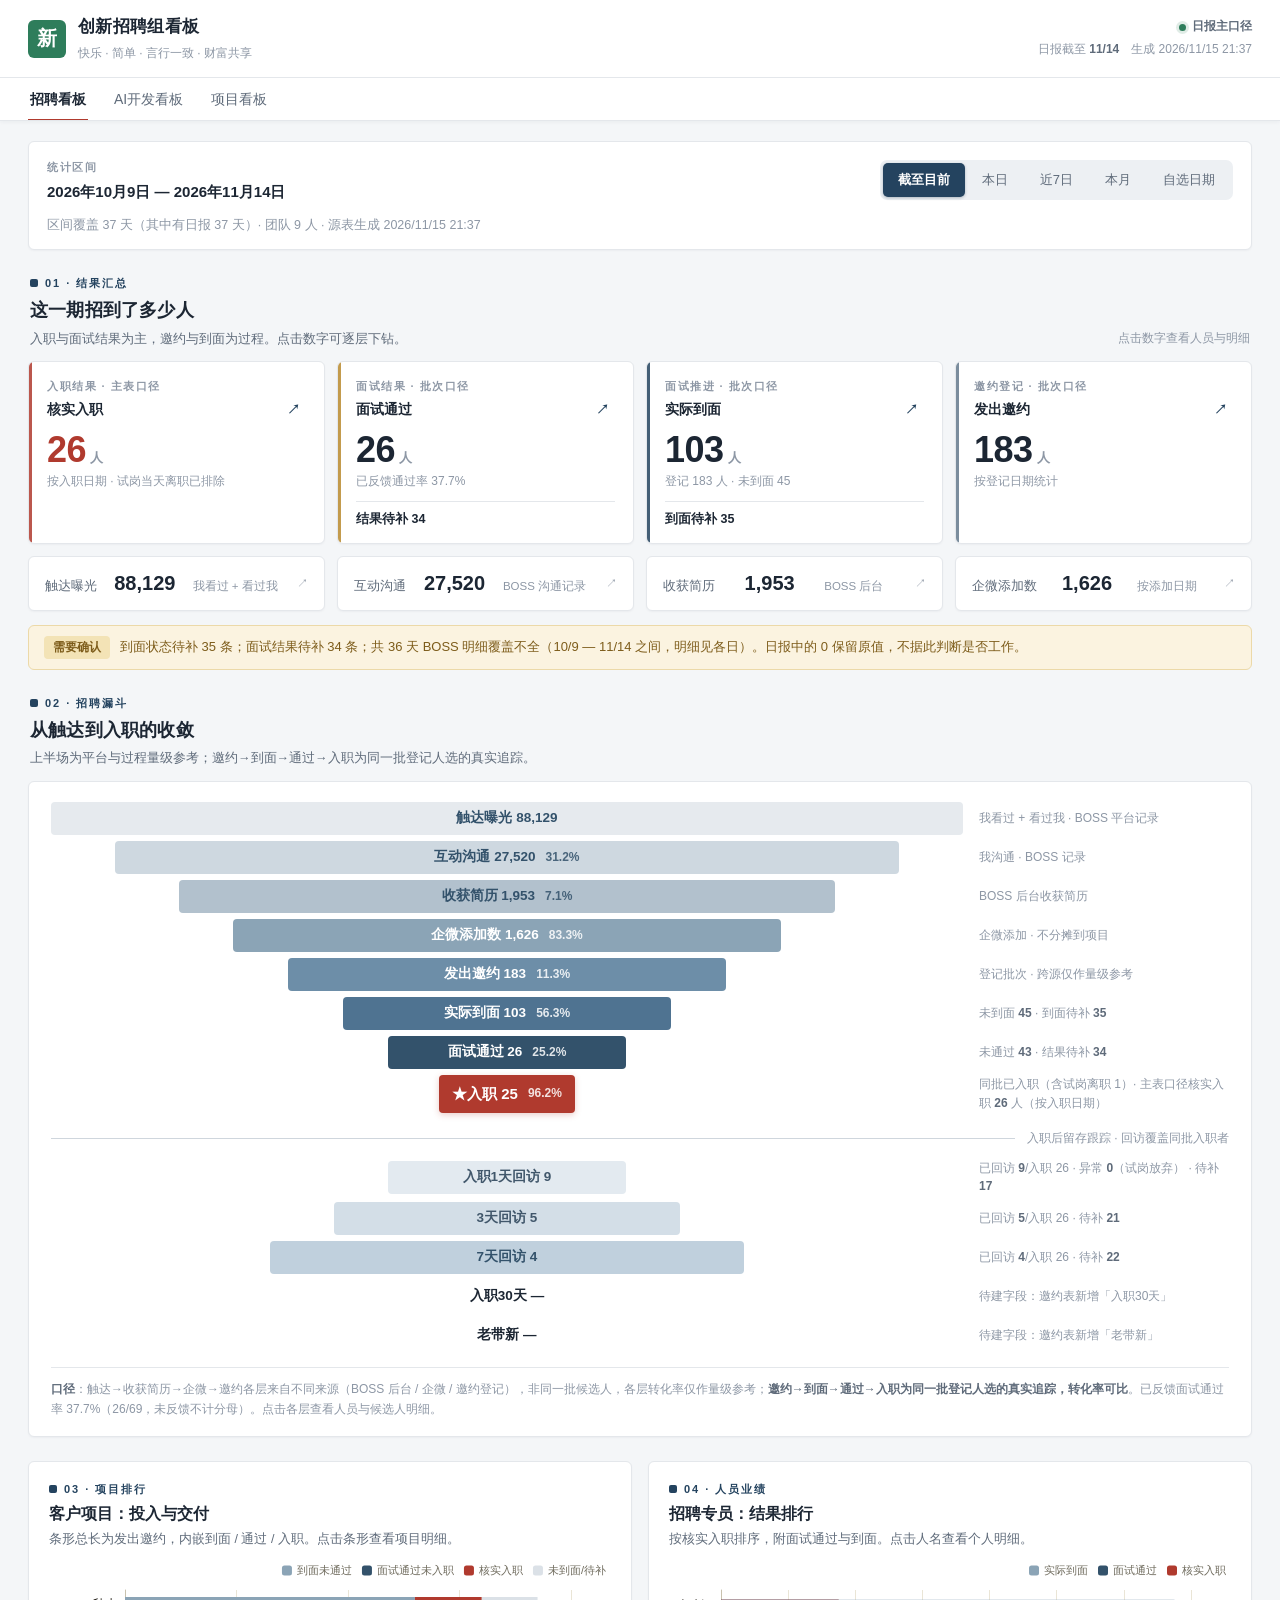
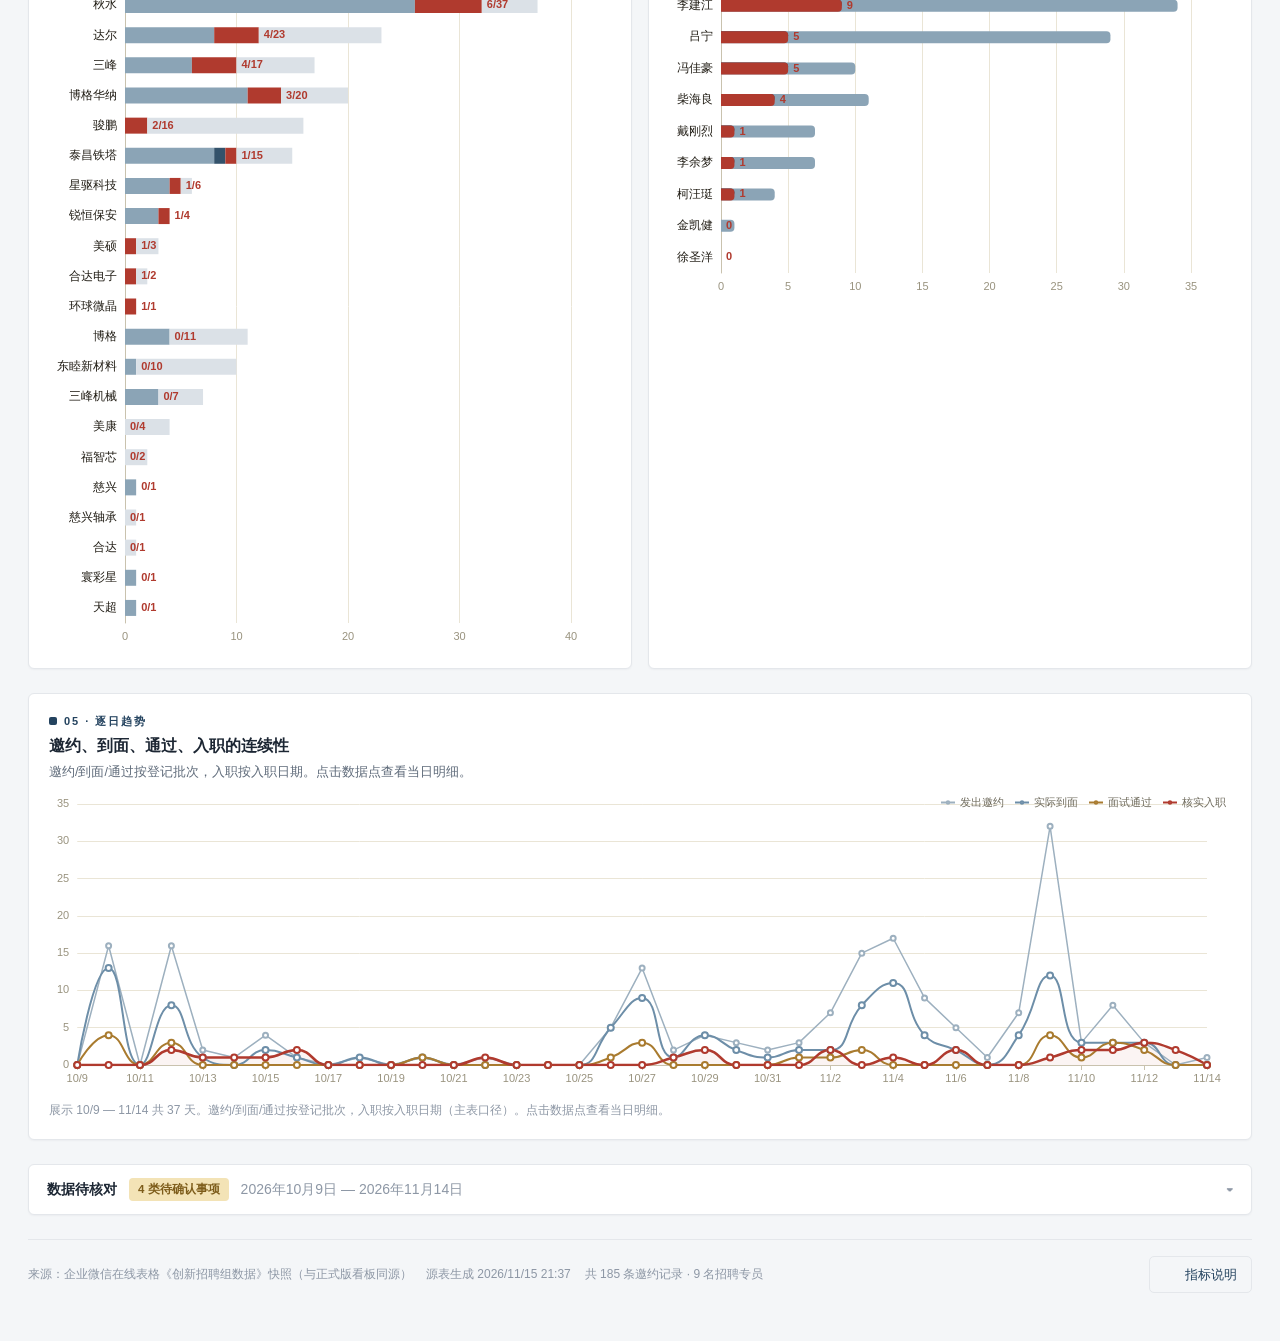
==== commit c1d1d7be: "看板交互升级：全模块可点击 + AI月度时间条 + 账号项目池 - 移除「老板视角/经理视角」字眼 - 招聘看板 KPI 卡整卡可点击，过程条加箭头 - AI看板 KPI 全部可点 + 月度时间条（任" ====
--- a/index.html
+++ b/index.html
@@ -4,7 +4,7 @@
   <meta charset="UTF-8" />
   <meta name="viewport" content="width=device-width, initial-scale=1, viewport-fit=cover" />
   <meta name="theme-color" content="#f4f6f8" />
-  <meta name="description" content="创新招聘组看板：老板汇总视图，支持逐层下钻查看人员与候选人明细。" />
+  <meta name="description" content="创新招聘组看板：汇总视图，支持逐层下钻查看人员与候选人明细。" />
   <meta name="robots" content="noindex, nofollow" />
   <title>创新招聘组看板</title>
   <link rel="stylesheet" href="./styles.css" />
@@ -145,9 +145,9 @@
         <section class="overview-section" aria-label="AI开发概览">
           <div class="section-heading">
             <div>
-              <div class="section-eyebrow"><span class="section-indicator" aria-hidden="true"></span>01 · 老板视角 · 开发概览</div>
-              <h2 class="section-title">AI 开发整体进展如何</h2>
-              <p class="section-subtitle">一屏看清 7 个 AI 项目的任务量与完成度。点击数字卡可下钻查看构成明细。</p>
+              <div class="section-eyebrow"><span class="section-indicator" aria-hidden="true"></span>01 · 开发概览</div>
+              <h2 class="section-title">AI 开发任务总览</h2>
+              <p class="section-subtitle">数据来自滴答清单「AI 开发进度」文件夹快照，任务状态以滴答清单为准。</p>
             </div>
             <span id="ai-snapshot" class="section-helper"></span>
           </div>
@@ -155,12 +155,22 @@
           <div id="ai-process" class="process-strip"></div>
         </section>
 
+        <section class="surface trend-panel" aria-label="月度时间条">
+          <div class="panel-heading">
+            <div>
+              <div class="section-eyebrow"><span class="section-indicator" aria-hidden="true"></span>02 · 月度时间条</div>
+              <h2 class="panel-title">任务排期与完成进度（月度视角）</h2>
+              <p class="section-subtitle">横条为任务排期区间（开始 → 截止 / 完成）；深色为已完成，浅色为进行中，点击横条查看任务详情。</p>
+            </div>
+          </div>
+          <div id="ai-timeline" class="chart-box chart-box--tall"></div>
+        </section>
         <section class="surface trend-panel" aria-label="项目任务分布">
           <div class="panel-heading">
             <div>
-              <div class="section-eyebrow"><span class="section-indicator" aria-hidden="true"></span>02 · 经理视角 · 项目任务分布</div>
+              <div class="section-eyebrow"><span class="section-indicator" aria-hidden="true"></span>03 · 项目任务分布</div>
               <h2 class="panel-title">各项目未完成与已完成任务</h2>
-              <p class="section-subtitle">条形总长为任务数，点击条形可下钻查看该项目全部任务（含优先级与排期）。</p>
+              <p class="section-subtitle">条形总长为任务数，点击条形可查看该项目任务明细。</p>
             </div>
           </div>
           <div id="ai-chart" class="chart-box"></div>
@@ -169,9 +179,9 @@
         <section class="trend-panel surface" aria-label="任务看板">
           <div class="panel-heading ai-board-heading">
             <div>
-              <div class="section-eyebrow"><span class="section-indicator" aria-hidden="true"></span>03 · 组员视角 · 任务看板</div>
+              <div class="section-eyebrow"><span class="section-indicator" aria-hidden="true"></span>04 · 任务看板</div>
               <h2 class="panel-title">任务明细（含子任务与检查项）</h2>
-              <p class="section-subtitle">按项目分组展示任务树，已完成任务带勾选标记与完成时间；点击任务查看执行细节。</p>
+              <p class="section-subtitle">按项目分组展示任务树，已完成任务带勾选标记与完成时间；点击任务查看详情。</p>
             </div>
             <label class="ai-search">
               <span class="field-eyebrow">搜索</span>
@@ -184,9 +194,9 @@
         <section class="overview-section" aria-label="项目总览">
           <div class="section-heading">
             <div>
-              <div class="section-eyebrow"><span class="section-indicator" aria-hidden="true"></span>01 · 老板视角 · 项目总览</div>
+              <div class="section-eyebrow"><span class="section-indicator" aria-hidden="true"></span>01 · 项目总览</div>
               <h2 class="section-title">合作项目经营总览</h2>
-              <p class="section-subtitle">数据来自企微表格《合作项目情况表》快照；点击数字卡可下钻查看构成。</p>
+              <p class="section-subtitle">数据来自企微表格《合作项目情况表》快照；点击数字与项目行可查看明细。</p>
             </div>
             <span id="proj-snapshot" class="section-helper"></span>
           </div>
@@ -194,13 +204,25 @@
           <div id="proj-process" class="process-strip"></div>
         </section>
 
+
+        <section class="surface trend-panel" aria-label="账号项目池">
+          <div class="panel-heading">
+            <div>
+              <div class="section-eyebrow"><span class="section-indicator" aria-hidden="true"></span>02 · 账号项目池</div>
+              <h2 class="panel-title">各项目挂载的招聘账号</h2>
+              <p class="section-subtitle">数据来自《创新招聘组每日数据》合作项目表子表；单元格即一个挂载账号（如「柴海良 2」为柴海良的 2 号账号）。</p>
+            </div>
+            <span id="acct-summary" class="section-helper"></span>
+          </div>
+          <div id="acct-pool"></div>
+        </section>
         <div class="analysis-grid">
           <section class="surface analysis-panel" aria-label="城市分布">
             <div class="panel-heading">
               <div>
-                <div class="section-eyebrow"><span class="section-indicator" aria-hidden="true"></span>02 · 经理视角 · 城市分布</div>
+                <div class="section-eyebrow"><span class="section-indicator" aria-hidden="true"></span>03 · 城市分布</div>
                 <h2 class="panel-title">合作项目所在城市</h2>
-                <p class="section-subtitle">按正式合作项目统计，点击城市下钻项目明细。</p>
+                <p class="section-subtitle">按正式合作项目统计。</p>
               </div>
             </div>
             <div id="proj-chart" class="chart-box chart-box--tall"></div>
@@ -217,24 +239,12 @@
           </section>
         </div>
 
-        <section class="surface trend-panel" aria-label="项目池">
-          <div class="panel-heading">
-            <div>
-              <div class="section-eyebrow"><span class="section-indicator" aria-hidden="true"></span>03 · 经理视角 · 项目池</div>
-              <h2 class="panel-title">每个项目池里有哪些账号在挂</h2>
-              <p class="section-subtitle">项目池 = BOSS 账号挂靠的客户；卡片列出该项目池内的全部账号，点击卡片查看每个账号挂的岗位与最近数据。</p>
-            </div>
-            <span id="pool-snapshot" class="section-helper"></span>
-          </div>
-          <div id="proj-pool" class="proj-pool-grid"></div>
-        </section>
-
         <section class="surface trend-panel" aria-label="项目明细">
           <div class="panel-heading">
             <div>
-              <div class="section-eyebrow"><span class="section-indicator" aria-hidden="true"></span>05 · 组员视角 · 项目清单</div>
+              <div class="section-eyebrow"><span class="section-indicator" aria-hidden="true"></span>05 · 项目清单</div>
               <h2 class="panel-title">正式合作项目明细</h2>
-              <p class="section-subtitle">点击项目行查看亮点、劣势、费用、对接客服与合作细节。</p>
+              <p class="section-subtitle">点击项目行查看亮点、劣势、费用与合作细节。</p>
             </div>
           </div>
           <div id="proj-table"></div>
@@ -250,7 +260,7 @@
         <p id="detail-subtitle" class="detail-subtitle"></p>
       </div>
       <button type="button" id="close-detail" class="icon-button close-detail" aria-label="关闭详情">
-        <svg viewBox="0 0 24 24" aria-hidden="true" fill="none"><path d="m6 6 12 12M18 6 6 18"/></svg>
+        <svg viewBox="0 0 24 24" aria-hidden="true" fill="none"><path d="m6 6 12 12M18 6 6 18" stroke="currentColor" stroke-width="2" stroke-linecap="round"/></svg>
       </button>
     </div>
     <div id="detail-body" class="detail-body"></div>
--- a/styles.css
+++ b/styles.css
@@ -432,64 +432,30 @@
   * { animation: none !important; transition: none !important; }
   html { scroll-behavior: auto; }
 }
-
-/* ---------- 项目池（账号 × 客户） ---------- */
-.proj-pool-grid {
-  display: grid;
-  grid-template-columns: repeat(auto-fill, minmax(240px, 1fr));
-  gap: 12px;
-  padding: 4px 0 8px;
-}
-.pool-card {
-  border: 1px solid #e3ddcd;
-  border-radius: 10px;
-  padding: 12px 14px 14px;
-  cursor: pointer;
-  transition: border-color .15s ease, box-shadow .15s ease, transform .15s ease;
-  background: #fff;
-}
-.pool-card:hover, .pool-card:focus-visible {
-  border-color: #33526b;
-  box-shadow: 0 2px 10px rgba(51, 82, 107, .12);
-  transform: translateY(-1px);
-  outline: none;
-}
-.pool-head {
-  display: flex;
-  align-items: baseline;
-  justify-content: space-between;
-  gap: 8px;
-  margin-bottom: 10px;
-}
-.pool-head h3 { font-size: 14px; margin: 0; color: #211d15; }
-.pool-count {
-  font-size: 12px;
-  font-weight: 600;
-  color: #33526b;
-  white-space: nowrap;
-}
-.pool-chips { display: flex; flex-wrap: wrap; gap: 6px; }
-.pool-chip {
-  display: inline-flex;
-  align-items: center;
-  gap: 4px;
-  padding: 3px 9px;
-  border-radius: 999px;
-  background: #eef2f5;
-  border: 1px solid #d7dfe6;
-  font-size: 12px;
-  color: #33526b;
-  font-weight: 500;
-}
-.pool-chip i {
-  font-style: normal;
-  font-size: 11px;
-  color: #7f8a94;
-  background: #fff;
-  border-radius: 999px;
-  padding: 0 5px;
-  border: 1px solid #e3ddcd;
-}
-.metric-card--link { cursor: pointer; transition: border-color .15s ease, box-shadow .15s ease; }
-.metric-card--link:hover { border-color: #33526b; box-shadow: 0 2px 10px rgba(51, 82, 107, .10); }
-.metric-card--link:hover .metric-value { color: #33526b; }
+
+/* ---------- 可点击整卡 / 箭头指示 ---------- */
+.metric-card[data-action] { cursor: pointer; }
+.metric-action { display: inline-flex; align-items: center; }
+.process-arrow {
+  font-size: 11px; color: var(--faint); margin-left: 2px; flex: none;
+  align-self: center; transition: color .12s;
+}
+.process-item:hover .process-arrow { color: var(--navy); }
+.row-arrow-cell {
+  width: 26px; text-align: right; color: var(--faint); font-size: 12px;
+}
+.proj-row:hover .row-arrow-cell { color: var(--navy); }
+.ai-task-arrow {
+  flex: none; align-self: center; font-size: 11px; color: var(--faint); margin-left: 4px;
+}
+.ai-task-open:hover .ai-task-arrow { color: var(--navy); }
+
+/* ---------- 账号项目池 ---------- */
+.acct-persons { display: flex; flex-wrap: wrap; gap: 8px; }
+.acct-person {
+  display: inline-flex; align-items: baseline; gap: 6px;
+  border: 1px solid var(--line); border-radius: var(--radius);
+  background: var(--surface); padding: 6px 12px;
+}
+.acct-person b { font-size: 13px; color: var(--text); }
+.acct-person i { font-style: normal; font-size: 11.5px; color: var(--faint); }
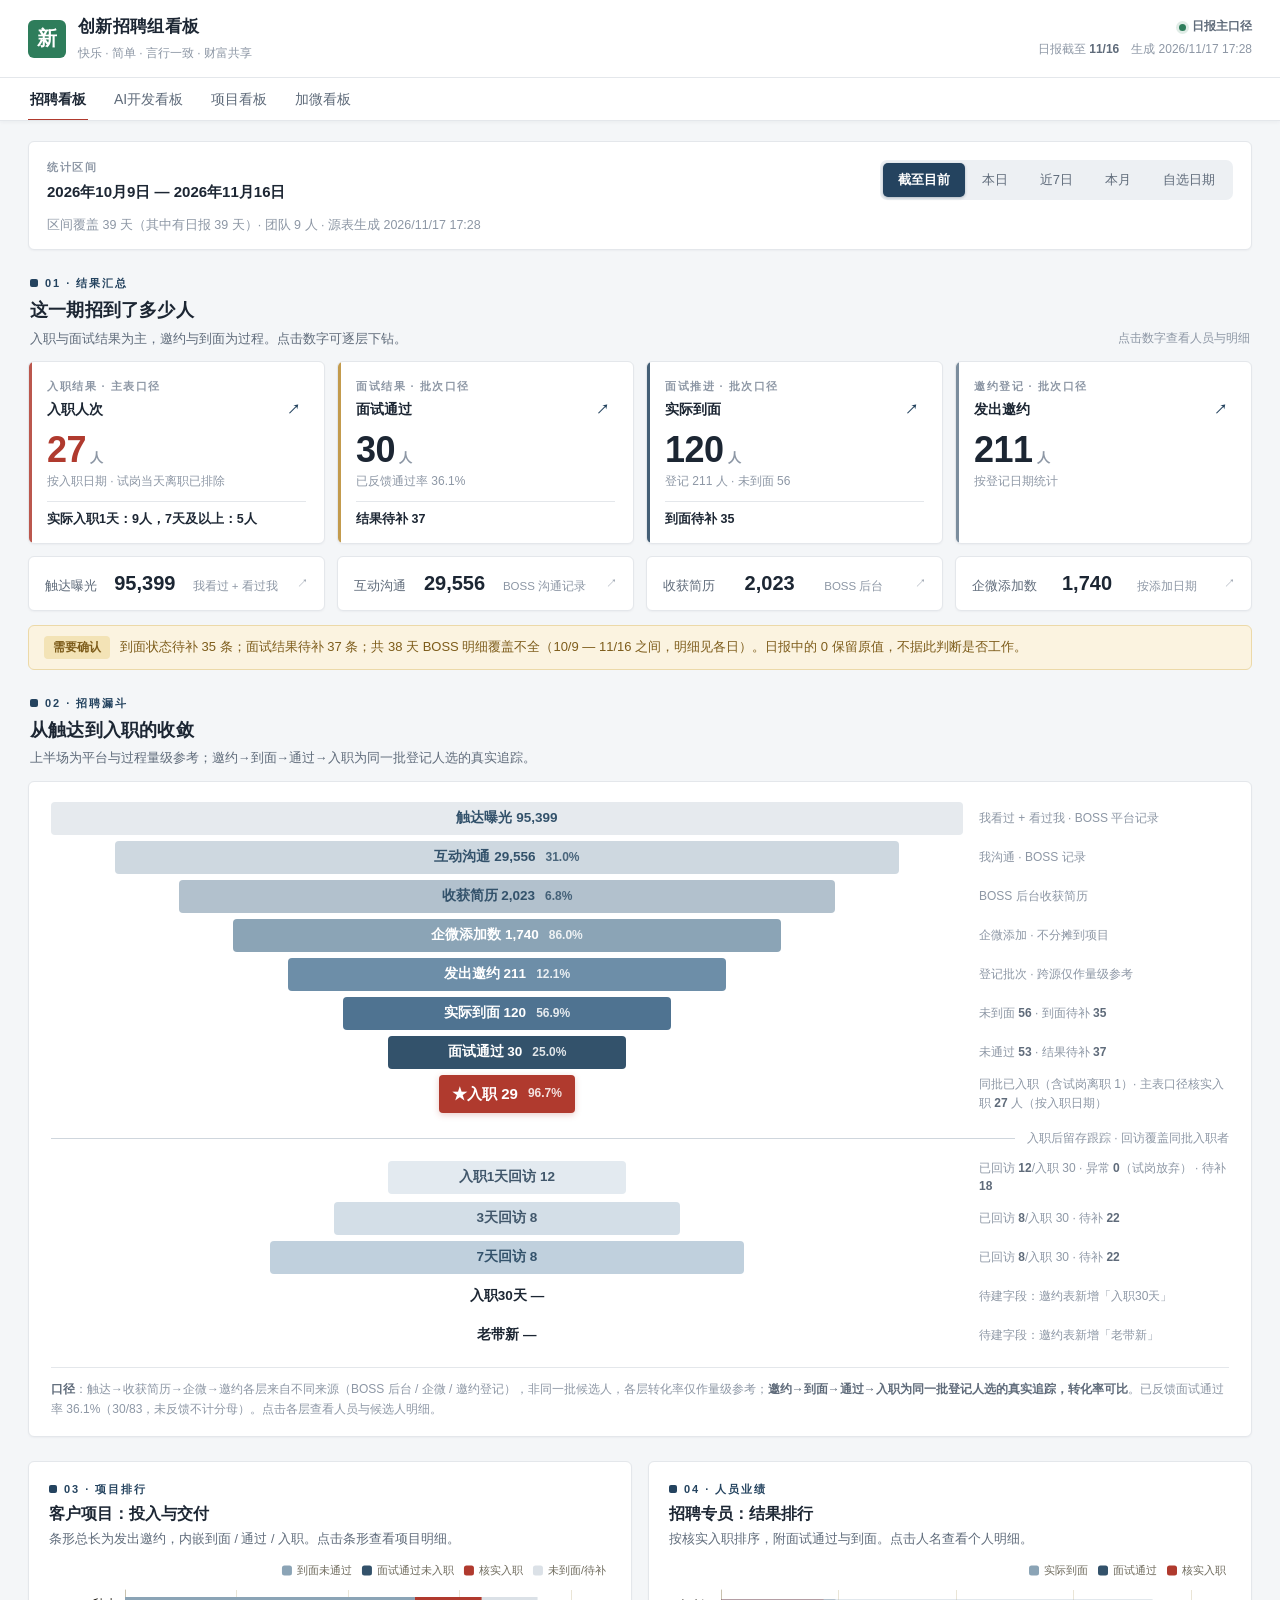
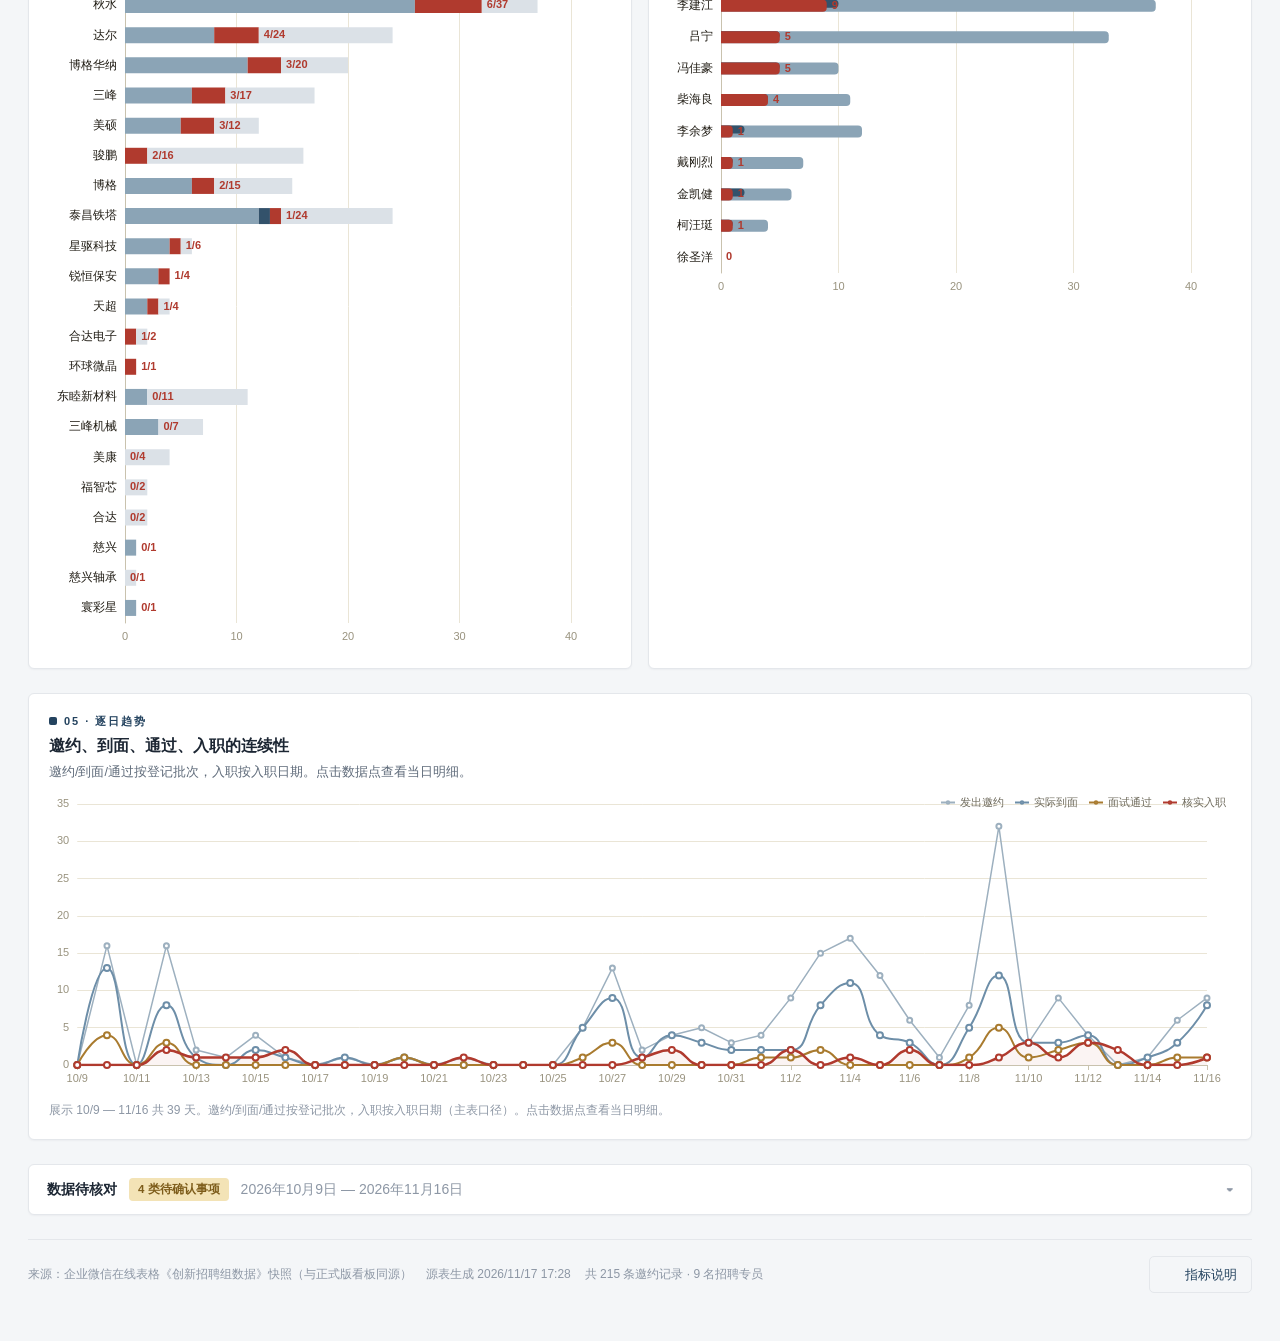
==== commit 6c87f811: "新增加微看板：企微添加流水快照（发布时快照一次），总览/趋势/专员排行/明细四板块" ====
--- a/index.html
+++ b/index.html
@@ -37,6 +37,7 @@
           <a class="page-nav-link is-active" href="?page=recruit" data-page="recruit">招聘看板</a>
           <a class="page-nav-link" href="?page=ai" data-page="ai">AI开发看板</a>
           <a class="page-nav-link" href="?page=project" data-page="project">项目看板</a>
+          <a class="page-nav-link" href="?page=jiawei" data-page="jiawei">加微看板</a>
         </div>
       </nav>
     </header>
@@ -146,8 +147,8 @@
           <div class="section-heading">
             <div>
               <div class="section-eyebrow"><span class="section-indicator" aria-hidden="true"></span>01 · 开发概览</div>
-              <h2 class="section-title">AI 开发任务总览</h2>
-              <p class="section-subtitle">数据来自滴答清单「AI 开发进度」文件夹快照，任务状态以滴答清单为准。</p>
+              <h2 class="section-title">AI 开发整体进展如何</h2>
+              <p class="section-subtitle">一屏看清 7 个 AI 项目的任务量与完成度。点击数字卡可下钻查看构成明细。</p>
             </div>
             <span id="ai-snapshot" class="section-helper"></span>
           </div>
@@ -155,25 +156,26 @@
           <div id="ai-process" class="process-strip"></div>
         </section>
 
+
+        <section class="surface trend-panel" aria-label="项目任务分布">
+          <div class="panel-heading">
+            <div>
+              <div class="section-eyebrow"><span class="section-indicator" aria-hidden="true"></span>02 · 项目任务分布</div>
+              <h2 class="panel-title">各项目未完成与已完成任务</h2>
+              <p class="section-subtitle">条形总长为任务数，点击条形可下钻查看该项目全部任务（含优先级与排期）。</p>
+            </div>
+          </div>
+          <div id="ai-chart" class="chart-box"></div>
+        </section>
         <section class="surface trend-panel" aria-label="月度时间条">
           <div class="panel-heading">
             <div>
-              <div class="section-eyebrow"><span class="section-indicator" aria-hidden="true"></span>02 · 月度时间条</div>
+              <div class="section-eyebrow"><span class="section-indicator" aria-hidden="true"></span>03 · 月度时间条</div>
               <h2 class="panel-title">任务排期与完成进度（月度视角）</h2>
-              <p class="section-subtitle">横条为任务排期区间（开始 → 截止 / 完成）；深色为已完成，浅色为进行中，点击横条查看任务详情。</p>
+              <p class="section-subtitle">横条为任务排期区间（开始 → 截止 / 完成）；深色为已完成，浅色为进行中，金色为高优先级；点击横条查看任务详情。</p>
             </div>
           </div>
           <div id="ai-timeline" class="chart-box chart-box--tall"></div>
-        </section>
-        <section class="surface trend-panel" aria-label="项目任务分布">
-          <div class="panel-heading">
-            <div>
-              <div class="section-eyebrow"><span class="section-indicator" aria-hidden="true"></span>03 · 项目任务分布</div>
-              <h2 class="panel-title">各项目未完成与已完成任务</h2>
-              <p class="section-subtitle">条形总长为任务数，点击条形可查看该项目任务明细。</p>
-            </div>
-          </div>
-          <div id="ai-chart" class="chart-box"></div>
         </section>
 
         <section class="trend-panel surface" aria-label="任务看板">
@@ -181,7 +183,7 @@
             <div>
               <div class="section-eyebrow"><span class="section-indicator" aria-hidden="true"></span>04 · 任务看板</div>
               <h2 class="panel-title">任务明细（含子任务与检查项）</h2>
-              <p class="section-subtitle">按项目分组展示任务树，已完成任务带勾选标记与完成时间；点击任务查看详情。</p>
+              <p class="section-subtitle">按项目分组展示任务树，已完成任务带勾选标记与完成时间；点击任务查看执行细节。</p>
             </div>
             <label class="ai-search">
               <span class="field-eyebrow">搜索</span>
@@ -196,7 +198,7 @@
             <div>
               <div class="section-eyebrow"><span class="section-indicator" aria-hidden="true"></span>01 · 项目总览</div>
               <h2 class="section-title">合作项目经营总览</h2>
-              <p class="section-subtitle">数据来自企微表格《合作项目情况表》快照；点击数字与项目行可查看明细。</p>
+              <p class="section-subtitle">数据来自企微表格《合作项目情况表》快照；点击数字卡可下钻查看构成。</p>
             </div>
             <span id="proj-snapshot" class="section-helper"></span>
           </div>
@@ -204,25 +206,26 @@
           <div id="proj-process" class="process-strip"></div>
         </section>
 
-
-        <section class="surface trend-panel" aria-label="账号项目池">
-          <div class="panel-heading">
-            <div>
-              <div class="section-eyebrow"><span class="section-indicator" aria-hidden="true"></span>02 · 账号项目池</div>
-              <h2 class="panel-title">各项目挂载的招聘账号</h2>
-              <p class="section-subtitle">数据来自《创新招聘组每日数据》合作项目表子表；单元格即一个挂载账号（如「柴海良 2」为柴海良的 2 号账号）。</p>
-            </div>
-            <span id="acct-summary" class="section-helper"></span>
-          </div>
-          <div id="acct-pool"></div>
-        </section>
+        <section class="surface trend-panel" aria-label="项目池">
+          <div class="panel-heading">
+            <div>
+              <div class="section-eyebrow"><span class="section-indicator" aria-hidden="true"></span>02 · 项目池</div>
+              <h2 class="panel-title">每个项目池里有哪些账号在挂</h2>
+              <p class="section-subtitle">项目池 = BOSS 账号挂靠的客户；卡片列出该项目池内的全部账号，点击卡片查看每个账号挂的岗位与最近数据。</p>
+            </div>
+            <span id="pool-snapshot" class="section-helper"></span>
+          </div>
+          <div id="proj-pool" class="proj-pool-grid"></div>
+        </section>
+
+
         <div class="analysis-grid">
           <section class="surface analysis-panel" aria-label="城市分布">
             <div class="panel-heading">
               <div>
                 <div class="section-eyebrow"><span class="section-indicator" aria-hidden="true"></span>03 · 城市分布</div>
                 <h2 class="panel-title">合作项目所在城市</h2>
-                <p class="section-subtitle">按正式合作项目统计。</p>
+                <p class="section-subtitle">按正式合作项目统计，点击城市下钻项目明细。</p>
               </div>
             </div>
             <div id="proj-chart" class="chart-box chart-box--tall"></div>
@@ -244,10 +247,57 @@
             <div>
               <div class="section-eyebrow"><span class="section-indicator" aria-hidden="true"></span>05 · 项目清单</div>
               <h2 class="panel-title">正式合作项目明细</h2>
-              <p class="section-subtitle">点击项目行查看亮点、劣势、费用与合作细节。</p>
+              <p class="section-subtitle">点击项目行查看亮点、劣势、费用、对接客服与合作细节。</p>
             </div>
           </div>
           <div id="proj-table"></div>
+        </section>
+      </div>
+
+      <div id="page-jiawei" class="page" hidden>
+        <section class="overview-section" aria-label="加微概览">
+          <div class="section-heading">
+            <div>
+              <div class="section-eyebrow"><span class="section-indicator" aria-hidden="true"></span>01 · 加微总览</div>
+              <h2 class="section-title">微信上每天加到多少人</h2>
+              <p class="section-subtitle">来自企微「企微添加」流水快照：一次成功好友添加记一条。点击数字卡与图表可下钻。</p>
+            </div>
+            <span id="jw-snapshot" class="section-helper"></span>
+          </div>
+          <div id="jw-kpi" class="kpi-grid"></div>
+        </section>
+
+        <section class="surface trend-panel" aria-label="每日加微趋势">
+          <div class="panel-heading">
+            <div>
+              <div class="section-eyebrow"><span class="section-indicator" aria-hidden="true"></span>02 · 每日加微趋势</div>
+              <h2 class="panel-title">逐日加微数量走势</h2>
+              <p class="section-subtitle">按添加时间统计。点击数据点查看当日加微明细。</p>
+            </div>
+          </div>
+          <div id="jw-trend" class="chart-box"></div>
+        </section>
+
+        <section class="surface trend-panel" aria-label="专员加微排行">
+          <div class="panel-heading">
+            <div>
+              <div class="section-eyebrow"><span class="section-indicator" aria-hidden="true"></span>03 · 专员加微排行</div>
+              <h2 class="panel-title">谁在持续把候选人加到微信</h2>
+              <p class="section-subtitle">深色为近7日，浅色为更早累计。点击条形查看该专员全部加微记录。</p>
+            </div>
+          </div>
+          <div id="jw-person" class="chart-box chart-box--tall"></div>
+        </section>
+
+        <section class="surface trend-panel" aria-label="加微明细">
+          <div class="panel-heading">
+            <div>
+              <div class="section-eyebrow"><span class="section-indicator" aria-hidden="true"></span>04 · 加微明细</div>
+              <h2 class="panel-title">最近添加的候选人</h2>
+              <p class="section-subtitle">按添加时间倒序，点击专员名查看其加微节奏与全部记录。</p>
+            </div>
+          </div>
+          <div id="jw-records"></div>
         </section>
       </div></main>
   </div>
--- a/styles.css
+++ b/styles.css
@@ -1,437 +1,502 @@
-/* 招聘经营看板 · 优化版 —— 商务看板风：冷灰底 / 白卡 / 藏青主色 / 朱红结果色 */
-
-:root {
-  color-scheme: light;
-  --bg: #f4f6f8;
-  --surface: #ffffff;
-  --line: #e4e7eb;
-  --line2: #cfd6dd;
-  --text: #1c2633;
-  --muted: #5f6b7a;
-  --faint: #8d97a5;
-  --navy: #24435f;
-  --navy-deep: #16314b;
-  --navy-bg: #eef3f7;
-  --red: #b03a2e;
-  --red-deep: #8c2f26;
-  --red-bg: #f9ece9;
-  --amber: #9a6b1f;
-  --amber-bg: #fbf3e0;
-  --ok: #2e7d5b;
-  --radius: 6px;
-  --shadow: 0 1px 2px rgba(28, 38, 51, .04);
-}
-
-* { box-sizing: border-box; }
-[hidden] { display: none !important; }
-html { scroll-behavior: smooth; }
-body {
-  margin: 0;
-  background: var(--bg);
-  color: var(--text);
-  font: 14px/1.65 -apple-system, "Segoe UI", "PingFang SC", "Microsoft YaHei", sans-serif;
-  -webkit-font-smoothing: antialiased;
-}
-button, a, input, select { font: inherit; }
-button { cursor: pointer; touch-action: manipulation; }
-button:focus-visible, a:focus-visible, input:focus-visible, [tabindex]:focus-visible {
-  outline: 2px solid var(--navy);
-  outline-offset: 2px;
-}
-h1, h2, h3 { margin: 0; }
-p { margin: 0; }
-
-/* ---------- 加载态 ---------- */
-.load-state {
-  min-height: 60vh; display: grid; place-content: center;
-  text-align: center; gap: 10px; color: var(--muted);
-}
-.load-state strong { font-size: 16px; color: var(--text); }
-.load-mark { display: inline-flex; gap: 6px; justify-content: center; }
-.load-mark span {
-  width: 7px; height: 7px; border-radius: 50%; background: var(--navy);
-  animation: bounce 1.2s infinite ease-in-out;
-}
-.load-mark span:nth-child(2) { animation-delay: .15s; }
-.load-mark span:nth-child(3) { animation-delay: .3s; }
-@keyframes bounce { 0%, 60%, 100% { transform: translateY(0); opacity: .35; } 30% { transform: translateY(-5px); opacity: 1; } }
-.noscript-notice { padding: 32px; text-align: center; color: var(--muted); }
-
-/* ---------- 顶栏 ---------- */
-.site-header {
-  background: var(--surface);
-  border-bottom: 1px solid var(--line);
-  box-shadow: 0 1px 4px rgba(28, 38, 51, .05);
-  position: sticky; top: 0; z-index: 20;
-}
-.header-inner {
-  max-width: 1280px; margin: 0 auto; padding: 13px 28px;
-  display: flex; align-items: center; justify-content: space-between; gap: 16px; flex-wrap: wrap;
-}
-.brand { display: flex; align-items: center; gap: 12px; text-decoration: none; color: var(--text); }
-.brand-mark {
-  display: inline-grid; place-items: center; width: 38px; height: 38px;
-  background: var(--ok); color: #fff; border-radius: 6px; flex: none;
-  font-size: 20px; font-weight: 700; line-height: 1; padding-bottom: 2px;
-}
-.brand-title-row { display: flex; align-items: center; gap: 9px; }
-.brand-title-row h1 { font-size: 17px; font-weight: 650; letter-spacing: .3px; }
-.brand-subtitle { font-size: 12px; color: var(--faint); }
-.header-meta { display: flex; flex-direction: column; align-items: flex-end; gap: 3px; }
-.live-label { font-size: 12px; color: var(--muted); font-weight: 600; display: inline-flex; align-items: center; gap: 6px; }
-.live-dot { width: 7px; height: 7px; border-radius: 50%; background: var(--ok); box-shadow: 0 0 0 3px rgba(46, 125, 91, .15); }
-.meta-status { font-size: 12px; color: var(--faint); display: flex; gap: 12px; flex-wrap: wrap; justify-content: flex-end; }
-.meta-status strong { color: var(--muted); font-weight: 600; }
-
-/* ---------- 主体 ---------- */
-.dashboard-main { max-width: 1280px; margin: 0 auto; padding: 20px 28px 48px; }
-section { margin-bottom: 24px; }
-
-.section-heading { display: flex; align-items: flex-end; justify-content: space-between; gap: 14px; margin: 0 2px 12px; flex-wrap: wrap; }
-.section-eyebrow {
-  font-size: 11px; letter-spacing: 2px; color: var(--navy); font-weight: 700;
-  display: flex; align-items: center; gap: 7px; margin-bottom: 4px;
-}
-.section-indicator { width: 8px; height: 8px; border-radius: 2px; background: var(--navy); }
-.section-title { font-size: 18px; font-weight: 650; letter-spacing: .2px; }
-.panel-title { font-size: 15.5px; font-weight: 650; }
-.section-subtitle { font-size: 12.5px; color: var(--muted); margin-top: 3px; }
-.section-helper { font-size: 12px; color: var(--faint); white-space: nowrap; }
-.surface { background: var(--surface); border: 1px solid var(--line); border-radius: var(--radius); box-shadow: var(--shadow); }
-.analysis-grid { display: grid; grid-template-columns: 1fr 1fr; gap: 16px; }
-.analysis-panel, .trend-panel { padding: 18px 20px; }
-.panel-heading { margin-bottom: 10px; }
-.panel-heading .section-eyebrow { margin-bottom: 3px; }
-
-/* ---------- 日期筛选：分段控件 ---------- */
-.date-panel {
-  background: var(--surface); border: 1px solid var(--line); border-radius: var(--radius);
-  box-shadow: var(--shadow); padding: 13px 18px;
-}
-.date-panel-top { display: flex; align-items: center; justify-content: space-between; gap: 16px; flex-wrap: wrap; }
-.field-eyebrow { font-size: 11px; letter-spacing: 1.5px; color: var(--faint); font-weight: 600; }
-.date-label { font-size: 15px; font-weight: 650; margin-top: 2px; font-variant-numeric: tabular-nums; }
-.date-presets {
-  display: flex; gap: 2px; background: #edf0f3; border-radius: 7px; padding: 3px;
-}
-.preset-button {
-  border: 0; background: transparent; color: var(--muted);
-  border-radius: 5px; padding: 6px 15px; font-size: 13px; font-weight: 500;
-  transition: background .15s ease, color .15s ease, box-shadow .15s ease;
-}
-.preset-button:hover { color: var(--text); }
-.preset-button.is-active {
-  background: var(--navy); color: #fff; font-weight: 600;
-  box-shadow: 0 1px 3px rgba(22, 49, 75, .3);
-}
-.custom-range { display: flex; align-items: flex-end; gap: 10px; margin-top: 12px; flex-wrap: wrap; }
-.custom-range[hidden] { display: none; }
-.date-field { display: flex; flex-direction: column; gap: 4px; font-size: 12px; color: var(--muted); }
-.date-field input {
-  border: 1px solid var(--line2); border-radius: 4px; padding: 6px 10px;
-  background: var(--surface); color: var(--text);
-}
-.date-field input:focus { border-color: var(--navy); outline: none; }
-.date-range-divider { color: var(--faint); padding-bottom: 8px; }
-.range-error { color: var(--red); font-size: 12.5px; width: 100%; }
-.coverage-note { font-size: 12.5px; color: var(--faint); margin-top: 10px; }
-.coverage-note b { color: var(--muted); }
-
-/* ---------- 按钮 ---------- */
-.btn {
-  display: inline-flex; align-items: center; gap: 6px;
-  border-radius: 5px; padding: 7px 14px; font-size: 13px; font-weight: 500;
-  border: 1px solid var(--line2); background: var(--surface); color: var(--text);
-  transition: border-color .15s ease, color .15s ease, background .15s ease;
-}
-.btn:hover { border-color: var(--navy); color: var(--navy); }
-.btn-primary { background: var(--navy); border-color: var(--navy); color: #fff; }
-.btn-primary:hover { background: var(--navy-deep); color: #fff; }
-.btn-quiet { border-color: transparent; color: var(--navy); background: transparent; }
-.btn-quiet:hover { background: var(--navy-bg); }
-.btn svg { width: 15px; height: 15px; }
-.methodology-button { border: 1px solid var(--line); }
-
-/* ---------- KPI 结果卡 ---------- */
-.kpi-grid { display: grid; grid-template-columns: repeat(4, 1fr); gap: 12px; }
-.metric-card {
-  background: var(--surface); border: 1px solid var(--line); border-radius: var(--radius);
-  box-shadow: var(--shadow); padding: 15px 18px 13px; position: relative; overflow: hidden;
-  transition: border-color .15s ease;
-}
-.metric-card:hover { border-color: var(--line2); }
-.metric-card::before {
-  content: ""; position: absolute; inset: 0 auto 0 0; width: 3px;
-  background: var(--navy); opacity: .85;
-}
-.metric-card--hire::before { background: var(--red); }
-.metric-card--gold::before { background: #b98a2e; }
-.metric-card--steel::before { background: #64798c; }
-.metric-eyebrow { font-size: 11px; letter-spacing: 1.5px; color: var(--faint); font-weight: 600; }
-.metric-label {
-  font-size: 13.5px; color: var(--text); font-weight: 600; margin-top: 2px;
-  display: flex; align-items: center; justify-content: space-between; gap: 6px;
-}
-.metric-action {
-  border: 0; background: transparent; color: var(--navy); font-size: 13px;
-  padding: 2px 6px; border-radius: 4px;
-}
-.metric-action:hover { background: var(--navy-bg); }
-.metric-value {
-  display: block; width: 100%; text-align: left; border: 0; background: transparent;
-  font-size: 36px; font-weight: 700; line-height: 1.15; color: var(--text);
-  letter-spacing: -.5px; padding: 6px 0 0; font-variant-numeric: tabular-nums;
-}
-.metric-card--hire .metric-value { color: var(--red); }
-.metric-unit { font-size: 13px; font-weight: 600; color: var(--faint); margin-left: 4px; letter-spacing: 0; }
-.metric-note { font-size: 12px; color: var(--faint); margin-top: 2px; }
-.metric-sub {
-  font-size: 12.5px; color: var(--muted); margin-top: 9px; padding-top: 7px;
-  border-top: 1px solid var(--line);
-  display: flex; gap: 10px; flex-wrap: wrap;
-}
-.metric-sub b { font-weight: 650; color: var(--text); }
-
-/* 过程指标条 */
-.process-strip { display: grid; grid-template-columns: repeat(4, 1fr); gap: 12px; margin-top: 12px; }
-.process-item {
-  border: 1px solid var(--line); background: var(--surface); border-radius: var(--radius);
-  padding: 10px 16px; display: flex; align-items: baseline; justify-content: space-between; gap: 8px;
-  box-shadow: var(--shadow);
-}
-.process-label { font-size: 13px; color: var(--muted); font-weight: 500; white-space: nowrap; }
-.process-value { font-size: 20px; font-weight: 700; color: var(--text); font-variant-numeric: tabular-nums; }
-.process-note { font-size: 11.5px; color: var(--faint); white-space: nowrap; }
-
-.coverage-alert {
-  margin-top: 14px; background: var(--amber-bg); border: 1px solid #ecd9a8;
-  border-radius: var(--radius); padding: 10px 15px; font-size: 13px; color: #7d5c1a;
-  display: flex; gap: 10px; align-items: baseline; flex-wrap: wrap;
-}
-.coverage-alert[hidden] { display: none; }
-.badge {
-  display: inline-block; font-size: 11.5px; font-weight: 600;
-  border-radius: 4px; padding: 2px 9px; white-space: nowrap;
-}
-.badge--amber { background: #f3e3b6; color: #7d5c1a; }
-.badge--blue { background: var(--navy-bg); color: var(--navy); }
-.badge--teal { background: var(--red-bg); color: var(--red); }
-.badge--gray { background: #eef1f4; color: var(--muted); }
-
-/* ---------- 漏斗 ---------- */
-.funnel-surface { padding: 20px 22px 16px; }
-.funnel { display: flex; flex-direction: column; gap: 6px; }
-.hg-layer { display: grid; grid-template-columns: 1fr 250px; gap: 16px; align-items: center; }
-.hg-bar {
-  height: 33px; border-radius: 4px; margin: 0 auto; display: flex; align-items: center;
-  justify-content: center; gap: 10px; padding: 0 12px; white-space: nowrap;
-  transition: filter .15s ease; border: 0;
-}
-button.hg-bar:hover { filter: brightness(1.08); }
-.hg-bar .bn { font-size: 13.5px; font-weight: 600; }
-.hg-bar .bp { font-size: 12px; font-weight: 600; opacity: .85; }
-.hg-side { font-size: 12px; color: var(--faint); line-height: 1.55; }
-.hg-side b { color: var(--muted); font-weight: 600; }
-.hg-waist .hg-bar { height: 38px; box-shadow: 0 2px 6px rgba(176, 58, 46, .25); }
-.hg-waist .bn { font-size: 15px; }
-.hg-gap { display: flex; align-items: center; gap: 12px; margin: 10px 0 4px; }
-.hg-gap .line { flex: 1; height: 1px; background: var(--line2); }
-.hg-gap .gt { font-size: 12px; color: var(--faint); white-space: nowrap; }
-.hg-shell .hg-bar { background: repeating-linear-gradient(45deg, #f0f3f6, #f0f3f6 8px, #e6ebf0 8px, #e6ebf0 16px); color: var(--faint); }
-.funnel-note { font-size: 12px; color: var(--faint); margin-top: 15px; line-height: 1.7; border-top: 1px solid var(--line); padding-top: 11px; }
-.funnel-note b { color: var(--muted); }
-
-/* ---------- 图表 ---------- */
-.chart-box { width: 100%; height: 300px; }
-.chart-box--tall { height: 340px; }
-.trend-note { margin-top: 8px; }
-
-/* ---------- 待核事项 ---------- */
-.attention-panel details {
-  background: var(--surface); border: 1px solid var(--line); border-radius: var(--radius);
-  box-shadow: var(--shadow); padding: 0; overflow: hidden;
-}
-.attention-panel summary {
-  list-style: none; display: flex; align-items: center; gap: 12px;
-  padding: 13px 18px; cursor: pointer; font-weight: 600; font-size: 14px;
-}
-.attention-panel summary::-webkit-details-marker { display: none; }
-.attention-panel summary::after { content: "▾"; margin-left: auto; color: var(--faint); transition: transform .2s; }
-.attention-panel details[open] summary::after { transform: rotate(180deg); }
-.attention-content { border-top: 1px solid var(--line); padding: 14px 18px; }
-.detail-list { list-style: none; margin: 0; padding: 0; display: flex; flex-direction: column; gap: 10px; }
-.detail-list li { display: flex; flex-direction: column; gap: 2px; padding-left: 16px; position: relative; font-size: 13.5px; }
-.detail-list li::before { content: ""; position: absolute; left: 2px; top: 8px; width: 6px; height: 6px; border-radius: 50%; background: #b98a2e; }
-.detail-list li span { font-size: 12.5px; color: var(--muted); }
-
-/* ---------- 页脚 ---------- */
-.page-footer {
-  display: flex; align-items: center; justify-content: space-between; gap: 12px;
-  flex-wrap: wrap; border-top: 1px solid var(--line); padding-top: 16px;
-}
-.source-footer { font-size: 12px; color: var(--faint); display: flex; gap: 14px; flex-wrap: wrap; }
-
-/* ---------- 弹窗 ---------- */
-.detail-dialog {
-  border: 0; border-radius: 10px; padding: 0; width: min(880px, 94vw);
-  max-height: 88vh; box-shadow: 0 20px 56px rgba(28, 38, 51, .28);
-  overflow: hidden;
-}
-.detail-dialog::backdrop { background: rgba(18, 26, 36, .45); }
-.dialog-header {
-  display: flex; align-items: flex-start; justify-content: space-between; gap: 14px;
-  padding: 17px 22px 13px; border-bottom: 1px solid var(--line);
-  background: var(--surface);
-}
-.detail-kicker { font-size: 11px; letter-spacing: 1.5px; color: var(--navy); font-weight: 700; margin-bottom: 2px; }
-.detail-title { font-size: 18px; font-weight: 650; }
-.detail-subtitle { font-size: 12.5px; color: var(--muted); margin-top: 3px; }
-.close-detail {
-  border: 0; background: transparent; color: var(--faint); border-radius: 6px;
-  width: 34px; height: 34px; display: grid; place-items: center; flex: none;
-}
-.close-detail:hover { background: #eef1f4; color: var(--text); }
-.close-detail svg { width: 18px; height: 18px; }
-.detail-body { padding: 18px 22px 24px; overflow-y: auto; max-height: calc(88vh - 90px); background: var(--surface); }
-.detail-body h3 { font-size: 14px; font-weight: 650; margin: 18px 0 10px; padding-left: 9px; border-left: 3px solid var(--navy); }
-.detail-body h3:first-child { margin-top: 0; }
-.detail-grid { display: grid; grid-template-columns: repeat(auto-fit, minmax(150px, 1fr)); gap: 10px; }
-.detail-stat {
-  background: #f7f9fb; border: 1px solid var(--line); border-radius: 6px; padding: 11px 14px;
-  display: flex; flex-direction: column; gap: 3px;
-}
-.stat-label { font-size: 12px; color: var(--muted); }
-.stat-value { font-size: 22px; font-weight: 700; color: var(--text); font-variant-numeric: tabular-nums; }
-.stat-value.hire-value { color: var(--red); }
-.detail-stat small { font-size: 11.5px; color: var(--faint); }
-
-.info-callout {
-  background: var(--navy-bg); border: 1px solid #d4e0ea; border-radius: 6px;
-  padding: 12px 16px; margin: 14px 0; font-size: 13px;
-}
-.info-callout strong { color: var(--navy-deep); display: block; margin-bottom: 4px; font-size: 13px; }
-.info-callout p { color: #31435a; line-height: 1.7; }
-.info-callout + .info-callout { margin-top: 10px; }
-
-/* 表格 */
-.detail-table-wrap, .table-wrap { overflow-x: auto; -webkit-overflow-scrolling: touch; border: 1px solid var(--line); border-radius: 6px; }
-.detail-table, .data-table { border-collapse: collapse; width: 100%; font-size: 13px; }
-.detail-table th, .detail-table td, .data-table th, .data-table td {
-  padding: 8px 12px; border-bottom: 1px solid var(--line); text-align: left; white-space: nowrap;
-}
-.detail-table thead th, .data-table thead th {
-  font-size: 12px; color: var(--muted); font-weight: 600;
-  background: #f7f9fb;
-}
-.detail-table tbody tr:last-child td, .data-table tbody tr:last-child td { border-bottom: 0; }
-.detail-table tbody tr:hover td, .data-table tbody tr:hover td { background: #f2f6f9; }
-.detail-table th[scope="row"], .data-table th[scope="row"] { font-weight: 600; color: var(--text); }
-.text-link {
-  border: 0; background: transparent; color: var(--navy); padding: 0;
-  font-weight: 500; text-decoration: none;
-}
-.text-link:hover { text-decoration: underline; }
-.job-tags { display: flex; gap: 8px; flex-wrap: wrap; margin: 8px 0; }
-.empty-state { text-align: center; padding: 28px 16px; color: var(--muted); }
-.empty-state strong { display: block; margin-bottom: 6px; color: var(--text); }
-.empty-state p { font-size: 13px; }
-.source-note { font-size: 12px; color: var(--faint); line-height: 1.7; }
-.muted { color: var(--faint); }
-.subtle { color: var(--faint); font-weight: 400; }
-
-/* 状态分段条（弹窗内） */
-.status-row { margin: 10px 0 14px; }
-.status-title { display: flex; align-items: baseline; gap: 8px; font-size: 13.5px; margin-bottom: 6px; }
-.status-title .muted { font-size: 12px; }
-.status-track { display: flex; height: 11px; border-radius: 5px; overflow: hidden; background: #eef1f4; }
-.status-segment { height: 100%; transition: width .3s ease; }
-.status-segment--empty { background: #eef1f4; }
-.legend { display: flex; gap: 14px; flex-wrap: wrap; margin-top: 7px; }
-.legend-item { display: inline-flex; align-items: center; gap: 6px; font-size: 12px; color: var(--muted); }
-.legend-item .dot { width: 9px; height: 9px; border-radius: 2px; flex: none; }
-.legend-item strong { color: var(--text); font-variant-numeric: tabular-nums; }
-
-/* ---------- AI 开发看板 ---------- */
-.ai-board-heading { display: flex; align-items: flex-end; justify-content: space-between; gap: 14px; flex-wrap: wrap; }
-.ai-search { display: flex; flex-direction: column; gap: 4px; font-size: 11px; color: var(--faint); font-weight: 600; letter-spacing: 1.5px; }
-.ai-search input {
-  border: 1px solid var(--line2); border-radius: 5px; padding: 7px 12px;
-  background: var(--surface); color: var(--text); font-weight: 400; letter-spacing: 0;
-  min-width: 220px;
-}
-.ai-search input:focus { border-color: var(--navy); outline: none; }
-.ai-project-card { border: 1px solid var(--line); border-radius: var(--radius); background: var(--surface); padding: 0 0 6px; margin-bottom: 14px; }
-.ai-project-card .ai-project-head {
-  display: flex; align-items: baseline; justify-content: space-between; gap: 12px;
-  padding: 13px 18px 10px; border-bottom: 1px solid var(--line); flex-wrap: wrap;
-}
-.ai-project-head h3 { font-size: 15px; font-weight: 650; }
-.ai-project-meta { font-size: 12px; color: var(--faint); font-variant-numeric: tabular-nums; }
-.ai-task-row { padding-left: calc(14px + var(--depth, 0) * 26px); }
-.ai-children { border-left: 1px solid var(--line); margin-left: calc(20px + var(--depth, 0) * 26px); }
-.ai-task-open {
-  display: flex; align-items: flex-start; gap: 10px; width: 100%;
-  border: 0; background: transparent; padding: 8px 14px 8px 8px; border-radius: 5px;
-  text-align: left; transition: background .15s ease;
-}
-.ai-task-open:hover { background: #f2f6f9; }
-.ai-dot { width: 9px; height: 9px; border-radius: 50%; flex: none; margin-top: 6px; }
-.ai-task-copy { display: flex; align-items: baseline; gap: 10px; flex-wrap: wrap; min-width: 0; }
-.ai-task-title { font-size: 13.5px; font-weight: 500; color: var(--text); }
-.is-done .ai-task-title { text-decoration: line-through; color: var(--faint); }
-.ai-task-status { font-size: 11.5px; color: var(--faint); white-space: nowrap; }
-.ai-task-status--live { color: var(--muted); }
-.ai-task-description { font-size: 12px; color: var(--faint); overflow: hidden; text-overflow: ellipsis; white-space: nowrap; max-width: 420px; }
-.ai-task-date { font-size: 12px; color: var(--muted); font-variant-numeric: tabular-nums; white-space: nowrap; }
-.ai-task-items { font-size: 12px; color: var(--faint); white-space: nowrap; }
-
-/* ---------- 项目看板 ---------- */
-.proj-special { display: flex; flex-direction: column; gap: 16px; }
-.proj-special-block { border: 1px solid var(--line); border-radius: var(--radius); padding: 12px 16px; }
-.proj-special-block h3 { font-size: 14px; font-weight: 650; margin: 0 0 10px; display: flex; align-items: center; gap: 10px; }
-.proj-special-block .detail-list li { font-size: 13px; }
-.proj-row { cursor: pointer; }
-
-/* ---------- 页面切换导航 ---------- */
-.page-nav { border-top: 1px solid var(--line); background: var(--surface); }
-.page-nav-inner {
-  max-width: 1280px; margin: 0 auto; padding: 0 28px;
-  display: flex; gap: 24px; overflow-x: auto; scrollbar-width: none;
-}
-.page-nav-inner::-webkit-scrollbar { display: none; }
-.page-nav-link {
-  display: inline-block; padding: 10px 2px 8px; margin-bottom: -1px;
-  color: var(--muted); text-decoration: none; font-size: 14px; font-weight: 500;
-  border-bottom: 2px solid transparent; white-space: nowrap;
-  transition: color .15s ease;
-}
-.page-nav-link:hover { color: var(--text); }
-.page-nav-link.is-active { color: var(--text); font-weight: 650; border-bottom-color: var(--red); }
-.chart-box .empty-state { display: grid; place-content: center; height: 100%; }
-.info-callout code {
-  font-family: ui-monospace, Consolas, monospace; font-size: 12.5px;
-  background: #e3ebf1; border-radius: 3px; padding: 1px 5px; color: var(--navy-deep);
-}
-
-/* ---------- 响应式 ---------- */
-@media (max-width: 960px) {
-  .kpi-grid, .process-strip { grid-template-columns: repeat(2, 1fr); }
-  .analysis-grid { grid-template-columns: 1fr; }
-  .hg-layer { grid-template-columns: 1fr; gap: 3px; }
-  .hg-side { padding-left: 4px; }
-  .metric-value { font-size: 30px; }
-}
-@media (max-width: 560px) {
-  .header-inner, .dashboard-main { padding-left: 14px; padding-right: 14px; }
-  .kpi-grid, .process-strip { grid-template-columns: 1fr; }
-  .date-panel-top { flex-direction: column; align-items: flex-start; }
-  .metric-value { font-size: 28px; }
-  .detail-dialog { width: 96vw; }
-}
-@media (prefers-reduced-motion: reduce) {
-  * { animation: none !important; transition: none !important; }
-  html { scroll-behavior: auto; }
-}
+/* 招聘经营看板 · 优化版 —— 商务看板风：冷灰底 / 白卡 / 藏青主色 / 朱红结果色 */
+
+:root {
+  color-scheme: light;
+  --bg: #f4f6f8;
+  --surface: #ffffff;
+  --line: #e4e7eb;
+  --line2: #cfd6dd;
+  --text: #1c2633;
+  --muted: #5f6b7a;
+  --faint: #8d97a5;
+  --navy: #24435f;
+  --navy-deep: #16314b;
+  --navy-bg: #eef3f7;
+  --red: #b03a2e;
+  --red-deep: #8c2f26;
+  --red-bg: #f9ece9;
+  --amber: #9a6b1f;
+  --amber-bg: #fbf3e0;
+  --ok: #2e7d5b;
+  --radius: 6px;
+  --shadow: 0 1px 2px rgba(28, 38, 51, .04);
+}
+
+* { box-sizing: border-box; }
+[hidden] { display: none !important; }
+html { scroll-behavior: smooth; }
+body {
+  margin: 0;
+  background: var(--bg);
+  color: var(--text);
+  font: 14px/1.65 -apple-system, "Segoe UI", "PingFang SC", "Microsoft YaHei", sans-serif;
+  -webkit-font-smoothing: antialiased;
+}
+button, a, input, select { font: inherit; }
+button { cursor: pointer; touch-action: manipulation; }
+button:focus-visible, a:focus-visible, input:focus-visible, [tabindex]:focus-visible {
+  outline: 2px solid var(--navy);
+  outline-offset: 2px;
+}
+h1, h2, h3 { margin: 0; }
+p { margin: 0; }
+
+/* ---------- 加载态 ---------- */
+.load-state {
+  min-height: 60vh; display: grid; place-content: center;
+  text-align: center; gap: 10px; color: var(--muted);
+}
+.load-state strong { font-size: 16px; color: var(--text); }
+.load-mark { display: inline-flex; gap: 6px; justify-content: center; }
+.load-mark span {
+  width: 7px; height: 7px; border-radius: 50%; background: var(--navy);
+  animation: bounce 1.2s infinite ease-in-out;
+}
+.load-mark span:nth-child(2) { animation-delay: .15s; }
+.load-mark span:nth-child(3) { animation-delay: .3s; }
+@keyframes bounce { 0%, 60%, 100% { transform: translateY(0); opacity: .35; } 30% { transform: translateY(-5px); opacity: 1; } }
+.noscript-notice { padding: 32px; text-align: center; color: var(--muted); }
+
+/* ---------- 顶栏 ---------- */
+.site-header {
+  background: var(--surface);
+  border-bottom: 1px solid var(--line);
+  box-shadow: 0 1px 4px rgba(28, 38, 51, .05);
+  position: sticky; top: 0; z-index: 20;
+}
+.header-inner {
+  max-width: 1280px; margin: 0 auto; padding: 13px 28px;
+  display: flex; align-items: center; justify-content: space-between; gap: 16px; flex-wrap: wrap;
+}
+.brand { display: flex; align-items: center; gap: 12px; text-decoration: none; color: var(--text); }
+.brand-mark {
+  display: inline-grid; place-items: center; width: 38px; height: 38px;
+  background: var(--ok); color: #fff; border-radius: 6px; flex: none;
+  font-size: 20px; font-weight: 700; line-height: 1; padding-bottom: 2px;
+}
+.brand-title-row { display: flex; align-items: center; gap: 9px; }
+.brand-title-row h1 { font-size: 17px; font-weight: 650; letter-spacing: .3px; }
+.brand-subtitle { font-size: 12px; color: var(--faint); }
+.header-meta { display: flex; flex-direction: column; align-items: flex-end; gap: 3px; }
+.live-label { font-size: 12px; color: var(--muted); font-weight: 600; display: inline-flex; align-items: center; gap: 6px; }
+.live-dot { width: 7px; height: 7px; border-radius: 50%; background: var(--ok); box-shadow: 0 0 0 3px rgba(46, 125, 91, .15); }
+.meta-status { font-size: 12px; color: var(--faint); display: flex; gap: 12px; flex-wrap: wrap; justify-content: flex-end; }
+.meta-status strong { color: var(--muted); font-weight: 600; }
+
+/* ---------- 主体 ---------- */
+.dashboard-main { max-width: 1280px; margin: 0 auto; padding: 20px 28px 48px; }
+section { margin-bottom: 24px; }
+
+.section-heading { display: flex; align-items: flex-end; justify-content: space-between; gap: 14px; margin: 0 2px 12px; flex-wrap: wrap; }
+.section-eyebrow {
+  font-size: 11px; letter-spacing: 2px; color: var(--navy); font-weight: 700;
+  display: flex; align-items: center; gap: 7px; margin-bottom: 4px;
+}
+.section-indicator { width: 8px; height: 8px; border-radius: 2px; background: var(--navy); }
+.section-title { font-size: 18px; font-weight: 650; letter-spacing: .2px; }
+.panel-title { font-size: 15.5px; font-weight: 650; }
+.section-subtitle { font-size: 12.5px; color: var(--muted); margin-top: 3px; }
+.section-helper { font-size: 12px; color: var(--faint); white-space: nowrap; }
+.surface { background: var(--surface); border: 1px solid var(--line); border-radius: var(--radius); box-shadow: var(--shadow); }
+.analysis-grid { display: grid; grid-template-columns: 1fr 1fr; gap: 16px; }
+.analysis-panel, .trend-panel { padding: 18px 20px; }
+.panel-heading { margin-bottom: 10px; }
+.panel-heading .section-eyebrow { margin-bottom: 3px; }
+
+/* ---------- 日期筛选：分段控件 ---------- */
+.date-panel {
+  background: var(--surface); border: 1px solid var(--line); border-radius: var(--radius);
+  box-shadow: var(--shadow); padding: 13px 18px;
+}
+.date-panel-top { display: flex; align-items: center; justify-content: space-between; gap: 16px; flex-wrap: wrap; }
+.field-eyebrow { font-size: 11px; letter-spacing: 1.5px; color: var(--faint); font-weight: 600; }
+.date-label { font-size: 15px; font-weight: 650; margin-top: 2px; font-variant-numeric: tabular-nums; }
+.date-presets {
+  display: flex; gap: 2px; background: #edf0f3; border-radius: 7px; padding: 3px;
+}
+.preset-button {
+  border: 0; background: transparent; color: var(--muted);
+  border-radius: 5px; padding: 6px 15px; font-size: 13px; font-weight: 500;
+  transition: background .15s ease, color .15s ease, box-shadow .15s ease;
+}
+.preset-button:hover { color: var(--text); }
+.preset-button.is-active {
+  background: var(--navy); color: #fff; font-weight: 600;
+  box-shadow: 0 1px 3px rgba(22, 49, 75, .3);
+}
+.custom-range { display: flex; align-items: flex-end; gap: 10px; margin-top: 12px; flex-wrap: wrap; }
+.custom-range[hidden] { display: none; }
+.date-field { display: flex; flex-direction: column; gap: 4px; font-size: 12px; color: var(--muted); }
+.date-field input {
+  border: 1px solid var(--line2); border-radius: 4px; padding: 6px 10px;
+  background: var(--surface); color: var(--text);
+}
+.date-field input:focus { border-color: var(--navy); outline: none; }
+.date-range-divider { color: var(--faint); padding-bottom: 8px; }
+.range-error { color: var(--red); font-size: 12.5px; width: 100%; }
+.coverage-note { font-size: 12.5px; color: var(--faint); margin-top: 10px; }
+.coverage-note b { color: var(--muted); }
+
+/* ---------- 按钮 ---------- */
+.btn {
+  display: inline-flex; align-items: center; gap: 6px;
+  border-radius: 5px; padding: 7px 14px; font-size: 13px; font-weight: 500;
+  border: 1px solid var(--line2); background: var(--surface); color: var(--text);
+  transition: border-color .15s ease, color .15s ease, background .15s ease;
+}
+.btn:hover { border-color: var(--navy); color: var(--navy); }
+.btn-primary { background: var(--navy); border-color: var(--navy); color: #fff; }
+.btn-primary:hover { background: var(--navy-deep); color: #fff; }
+.btn-quiet { border-color: transparent; color: var(--navy); background: transparent; }
+.btn-quiet:hover { background: var(--navy-bg); }
+.btn svg { width: 15px; height: 15px; }
+.methodology-button { border: 1px solid var(--line); }
+
+/* ---------- KPI 结果卡 ---------- */
+.kpi-grid { display: grid; grid-template-columns: repeat(4, 1fr); gap: 12px; }
+.metric-card {
+  background: var(--surface); border: 1px solid var(--line); border-radius: var(--radius);
+  box-shadow: var(--shadow); padding: 15px 18px 13px; position: relative; overflow: hidden;
+  transition: border-color .15s ease;
+}
+.metric-card:hover { border-color: var(--line2); }
+.metric-card::before {
+  content: ""; position: absolute; inset: 0 auto 0 0; width: 3px;
+  background: var(--navy); opacity: .85;
+}
+.metric-card--hire::before { background: var(--red); }
+.metric-card--gold::before { background: #b98a2e; }
+.metric-card--steel::before { background: #64798c; }
+.metric-eyebrow { font-size: 11px; letter-spacing: 1.5px; color: var(--faint); font-weight: 600; }
+.metric-label {
+  font-size: 13.5px; color: var(--text); font-weight: 600; margin-top: 2px;
+  display: flex; align-items: center; justify-content: space-between; gap: 6px;
+}
+.metric-action {
+  border: 0; background: transparent; color: var(--navy); font-size: 13px;
+  padding: 2px 6px; border-radius: 4px;
+}
+.metric-action:hover { background: var(--navy-bg); }
+.metric-value {
+  display: block; width: 100%; text-align: left; border: 0; background: transparent;
+  font-size: 36px; font-weight: 700; line-height: 1.15; color: var(--text);
+  letter-spacing: -.5px; padding: 6px 0 0; font-variant-numeric: tabular-nums;
+}
+.metric-card--hire .metric-value { color: var(--red); }
+.metric-unit { font-size: 13px; font-weight: 600; color: var(--faint); margin-left: 4px; letter-spacing: 0; }
+.metric-note { font-size: 12px; color: var(--faint); margin-top: 2px; }
+.metric-sub {
+  font-size: 12.5px; color: var(--muted); margin-top: 9px; padding-top: 7px;
+  border-top: 1px solid var(--line);
+  display: flex; gap: 10px; flex-wrap: wrap;
+}
+.metric-sub b { font-weight: 650; color: var(--text); }
+
+/* 过程指标条 */
+.process-strip { display: grid; grid-template-columns: repeat(4, 1fr); gap: 12px; margin-top: 12px; }
+.process-item {
+  border: 1px solid var(--line); background: var(--surface); border-radius: var(--radius);
+  padding: 10px 16px; display: flex; align-items: baseline; justify-content: space-between; gap: 8px;
+  box-shadow: var(--shadow);
+}
+.process-label { font-size: 13px; color: var(--muted); font-weight: 500; white-space: nowrap; }
+.process-value { font-size: 20px; font-weight: 700; color: var(--text); font-variant-numeric: tabular-nums; }
+.process-note { font-size: 11.5px; color: var(--faint); white-space: nowrap; }
+
+.coverage-alert {
+  margin-top: 14px; background: var(--amber-bg); border: 1px solid #ecd9a8;
+  border-radius: var(--radius); padding: 10px 15px; font-size: 13px; color: #7d5c1a;
+  display: flex; gap: 10px; align-items: baseline; flex-wrap: wrap;
+}
+.coverage-alert[hidden] { display: none; }
+.badge {
+  display: inline-block; font-size: 11.5px; font-weight: 600;
+  border-radius: 4px; padding: 2px 9px; white-space: nowrap;
+}
+.badge--amber { background: #f3e3b6; color: #7d5c1a; }
+.badge--blue { background: var(--navy-bg); color: var(--navy); }
+.badge--teal { background: var(--red-bg); color: var(--red); }
+.badge--gray { background: #eef1f4; color: var(--muted); }
+
+/* ---------- 漏斗 ---------- */
+.funnel-surface { padding: 20px 22px 16px; }
+.funnel { display: flex; flex-direction: column; gap: 6px; }
+.hg-layer { display: grid; grid-template-columns: 1fr 250px; gap: 16px; align-items: center; }
+.hg-bar {
+  height: 33px; border-radius: 4px; margin: 0 auto; display: flex; align-items: center;
+  justify-content: center; gap: 10px; padding: 0 12px; white-space: nowrap;
+  transition: filter .15s ease; border: 0;
+}
+button.hg-bar:hover { filter: brightness(1.08); }
+.hg-bar .bn { font-size: 13.5px; font-weight: 600; }
+.hg-bar .bp { font-size: 12px; font-weight: 600; opacity: .85; }
+.hg-side { font-size: 12px; color: var(--faint); line-height: 1.55; }
+.hg-side b { color: var(--muted); font-weight: 600; }
+.hg-waist .hg-bar { height: 38px; box-shadow: 0 2px 6px rgba(176, 58, 46, .25); }
+.hg-waist .bn { font-size: 15px; }
+.hg-gap { display: flex; align-items: center; gap: 12px; margin: 10px 0 4px; }
+.hg-gap .line { flex: 1; height: 1px; background: var(--line2); }
+.hg-gap .gt { font-size: 12px; color: var(--faint); white-space: nowrap; }
+.hg-shell .hg-bar { background: repeating-linear-gradient(45deg, #f0f3f6, #f0f3f6 8px, #e6ebf0 8px, #e6ebf0 16px); color: var(--faint); }
+.funnel-note { font-size: 12px; color: var(--faint); margin-top: 15px; line-height: 1.7; border-top: 1px solid var(--line); padding-top: 11px; }
+.funnel-note b { color: var(--muted); }
+
+/* ---------- 图表 ---------- */
+.chart-box { width: 100%; height: 300px; }
+.chart-box--tall { height: 340px; }
+.trend-note { margin-top: 8px; }
+
+/* ---------- 待核事项 ---------- */
+.attention-panel details {
+  background: var(--surface); border: 1px solid var(--line); border-radius: var(--radius);
+  box-shadow: var(--shadow); padding: 0; overflow: hidden;
+}
+.attention-panel summary {
+  list-style: none; display: flex; align-items: center; gap: 12px;
+  padding: 13px 18px; cursor: pointer; font-weight: 600; font-size: 14px;
+}
+.attention-panel summary::-webkit-details-marker { display: none; }
+.attention-panel summary::after { content: "▾"; margin-left: auto; color: var(--faint); transition: transform .2s; }
+.attention-panel details[open] summary::after { transform: rotate(180deg); }
+.attention-content { border-top: 1px solid var(--line); padding: 14px 18px; }
+.detail-list { list-style: none; margin: 0; padding: 0; display: flex; flex-direction: column; gap: 10px; }
+.detail-list li { display: flex; flex-direction: column; gap: 2px; padding-left: 16px; position: relative; font-size: 13.5px; }
+.detail-list li::before { content: ""; position: absolute; left: 2px; top: 8px; width: 6px; height: 6px; border-radius: 50%; background: #b98a2e; }
+.detail-list li span { font-size: 12.5px; color: var(--muted); }
+
+/* ---------- 页脚 ---------- */
+.page-footer {
+  display: flex; align-items: center; justify-content: space-between; gap: 12px;
+  flex-wrap: wrap; border-top: 1px solid var(--line); padding-top: 16px;
+}
+.source-footer { font-size: 12px; color: var(--faint); display: flex; gap: 14px; flex-wrap: wrap; }
+
+/* ---------- 弹窗 ---------- */
+.detail-dialog {
+  border: 0; border-radius: 10px; padding: 0; width: min(880px, 94vw);
+  max-height: 88vh; box-shadow: 0 20px 56px rgba(28, 38, 51, .28);
+  overflow: hidden;
+}
+.detail-dialog::backdrop { background: rgba(18, 26, 36, .45); }
+.dialog-header {
+  display: flex; align-items: flex-start; justify-content: space-between; gap: 14px;
+  padding: 17px 22px 13px; border-bottom: 1px solid var(--line);
+  background: var(--surface);
+}
+.detail-kicker { font-size: 11px; letter-spacing: 1.5px; color: var(--navy); font-weight: 700; margin-bottom: 2px; }
+.detail-title { font-size: 18px; font-weight: 650; }
+.detail-subtitle { font-size: 12.5px; color: var(--muted); margin-top: 3px; }
+.close-detail {
+  border: 0; background: transparent; color: var(--faint); border-radius: 6px;
+  width: 34px; height: 34px; display: grid; place-items: center; flex: none;
+}
+.close-detail:hover { background: #eef1f4; color: var(--text); }
+.close-detail svg { width: 18px; height: 18px; }
+.detail-body { padding: 18px 22px 24px; overflow-y: auto; max-height: calc(88vh - 90px); background: var(--surface); }
+.detail-body h3 { font-size: 14px; font-weight: 650; margin: 18px 0 10px; padding-left: 9px; border-left: 3px solid var(--navy); }
+.detail-body h3:first-child { margin-top: 0; }
+.detail-grid { display: grid; grid-template-columns: repeat(auto-fit, minmax(150px, 1fr)); gap: 10px; }
+.detail-stat {
+  background: #f7f9fb; border: 1px solid var(--line); border-radius: 6px; padding: 11px 14px;
+  display: flex; flex-direction: column; gap: 3px;
+}
+.stat-label { font-size: 12px; color: var(--muted); }
+.stat-value { font-size: 22px; font-weight: 700; color: var(--text); font-variant-numeric: tabular-nums; }
+.stat-value.hire-value { color: var(--red); }
+.detail-stat small { font-size: 11.5px; color: var(--faint); }
+
+.info-callout {
+  background: var(--navy-bg); border: 1px solid #d4e0ea; border-radius: 6px;
+  padding: 12px 16px; margin: 14px 0; font-size: 13px;
+}
+.info-callout strong { color: var(--navy-deep); display: block; margin-bottom: 4px; font-size: 13px; }
+.info-callout p { color: #31435a; line-height: 1.7; }
+.info-callout + .info-callout { margin-top: 10px; }
+
+/* 表格 */
+.detail-table-wrap, .table-wrap { overflow-x: auto; -webkit-overflow-scrolling: touch; border: 1px solid var(--line); border-radius: 6px; }
+.detail-table, .data-table { border-collapse: collapse; width: 100%; font-size: 13px; }
+.detail-table th, .detail-table td, .data-table th, .data-table td {
+  padding: 8px 12px; border-bottom: 1px solid var(--line); text-align: left; white-space: nowrap;
+}
+.detail-table thead th, .data-table thead th {
+  font-size: 12px; color: var(--muted); font-weight: 600;
+  background: #f7f9fb;
+}
+.detail-table tbody tr:last-child td, .data-table tbody tr:last-child td { border-bottom: 0; }
+.detail-table tbody tr:hover td, .data-table tbody tr:hover td { background: #f2f6f9; }
+.detail-table th[scope="row"], .data-table th[scope="row"] { font-weight: 600; color: var(--text); }
+.text-link {
+  border: 0; background: transparent; color: var(--navy); padding: 0;
+  font-weight: 500; text-decoration: none;
+}
+.text-link:hover { text-decoration: underline; }
+.job-tags { display: flex; gap: 8px; flex-wrap: wrap; margin: 8px 0; }
+.empty-state { text-align: center; padding: 28px 16px; color: var(--muted); }
+.empty-state strong { display: block; margin-bottom: 6px; color: var(--text); }
+.empty-state p { font-size: 13px; }
+.source-note { font-size: 12px; color: var(--faint); line-height: 1.7; }
+.muted { color: var(--faint); }
+.subtle { color: var(--faint); font-weight: 400; }
+
+/* 状态分段条（弹窗内） */
+.status-row { margin: 10px 0 14px; }
+.status-title { display: flex; align-items: baseline; gap: 8px; font-size: 13.5px; margin-bottom: 6px; }
+.status-title .muted { font-size: 12px; }
+.status-track { display: flex; height: 11px; border-radius: 5px; overflow: hidden; background: #eef1f4; }
+.status-segment { height: 100%; transition: width .3s ease; }
+.status-segment--empty { background: #eef1f4; }
+.legend { display: flex; gap: 14px; flex-wrap: wrap; margin-top: 7px; }
+.legend-item { display: inline-flex; align-items: center; gap: 6px; font-size: 12px; color: var(--muted); }
+.legend-item .dot { width: 9px; height: 9px; border-radius: 2px; flex: none; }
+.legend-item strong { color: var(--text); font-variant-numeric: tabular-nums; }
+
+/* ---------- AI 开发看板 ---------- */
+.ai-board-heading { display: flex; align-items: flex-end; justify-content: space-between; gap: 14px; flex-wrap: wrap; }
+.ai-search { display: flex; flex-direction: column; gap: 4px; font-size: 11px; color: var(--faint); font-weight: 600; letter-spacing: 1.5px; }
+.ai-search input {
+  border: 1px solid var(--line2); border-radius: 5px; padding: 7px 12px;
+  background: var(--surface); color: var(--text); font-weight: 400; letter-spacing: 0;
+  min-width: 220px;
+}
+.ai-search input:focus { border-color: var(--navy); outline: none; }
+.ai-project-card { border: 1px solid var(--line); border-radius: var(--radius); background: var(--surface); padding: 0 0 6px; margin-bottom: 14px; }
+.ai-project-card .ai-project-head {
+  display: flex; align-items: baseline; justify-content: space-between; gap: 12px;
+  padding: 13px 18px 10px; border-bottom: 1px solid var(--line); flex-wrap: wrap;
+}
+.ai-project-head h3 { font-size: 15px; font-weight: 650; }
+.ai-project-head[role="button"] { cursor: pointer; }
+.ai-project-head[role="button"]:hover h3 { color: var(--navy); }
+.ai-head-arrow { font-size: 12px; color: var(--faint); margin-left: 6px; font-weight: 400; }
+.ai-project-head[role="button"]:hover .ai-head-arrow { color: var(--navy); }
+.ai-project-meta { font-size: 12px; color: var(--faint); font-variant-numeric: tabular-nums; }
+.ai-task-row { padding-left: calc(14px + var(--depth, 0) * 26px); }
+.ai-children { border-left: 1px solid var(--line); margin-left: calc(20px + var(--depth, 0) * 26px); }
+.ai-task-open {
+  display: flex; align-items: flex-start; gap: 10px; width: 100%;
+  border: 0; background: transparent; padding: 8px 14px 8px 8px; border-radius: 5px;
+  text-align: left; transition: background .15s ease;
+}
+.ai-task-open:hover { background: #f2f6f9; }
+.ai-dot { width: 9px; height: 9px; border-radius: 50%; flex: none; margin-top: 6px; }
+.ai-task-copy { display: flex; align-items: baseline; gap: 10px; flex-wrap: wrap; min-width: 0; }
+.ai-task-title { font-size: 13.5px; font-weight: 500; color: var(--text); }
+.is-done .ai-task-title { text-decoration: line-through; color: var(--faint); }
+.ai-task-status { font-size: 11.5px; color: var(--faint); white-space: nowrap; }
+.ai-task-status--live { color: var(--muted); }
+.ai-task-description { font-size: 12px; color: var(--faint); overflow: hidden; text-overflow: ellipsis; white-space: nowrap; max-width: 420px; }
+.ai-task-date { font-size: 12px; color: var(--muted); font-variant-numeric: tabular-nums; white-space: nowrap; }
+.ai-task-items { font-size: 12px; color: var(--faint); white-space: nowrap; }
+
+/* ---------- 项目看板 ---------- */
+.proj-special { display: flex; flex-direction: column; gap: 16px; }
+.proj-special-block { border: 1px solid var(--line); border-radius: var(--radius); padding: 12px 16px; }
+.proj-special-block h3 { font-size: 14px; font-weight: 650; margin: 0 0 10px; display: flex; align-items: center; gap: 10px; }
+.proj-special-block .detail-list li { font-size: 13px; }
+.proj-row { cursor: pointer; }
+
+/* ---------- 页面切换导航 ---------- */
+.page-nav { border-top: 1px solid var(--line); background: var(--surface); }
+.page-nav-inner {
+  max-width: 1280px; margin: 0 auto; padding: 0 28px;
+  display: flex; gap: 24px; overflow-x: auto; scrollbar-width: none;
+}
+.page-nav-inner::-webkit-scrollbar { display: none; }
+.page-nav-link {
+  display: inline-block; padding: 10px 2px 8px; margin-bottom: -1px;
+  color: var(--muted); text-decoration: none; font-size: 14px; font-weight: 500;
+  border-bottom: 2px solid transparent; white-space: nowrap;
+  transition: color .15s ease;
+}
+.page-nav-link:hover { color: var(--text); }
+.page-nav-link.is-active { color: var(--text); font-weight: 650; border-bottom-color: var(--red); }
+.chart-box .empty-state { display: grid; place-content: center; height: 100%; }
+.info-callout code {
+  font-family: ui-monospace, Consolas, monospace; font-size: 12.5px;
+  background: #e3ebf1; border-radius: 3px; padding: 1px 5px; color: var(--navy-deep);
+}
+
+/* ---------- 响应式 ---------- */
+@media (max-width: 960px) {
+  .kpi-grid, .process-strip { grid-template-columns: repeat(2, 1fr); }
+  .analysis-grid { grid-template-columns: 1fr; }
+  .hg-layer { grid-template-columns: 1fr; gap: 3px; }
+  .hg-side { padding-left: 4px; }
+  .metric-value { font-size: 30px; }
+}
+@media (max-width: 560px) {
+  .header-inner, .dashboard-main { padding-left: 14px; padding-right: 14px; }
+  .kpi-grid, .process-strip { grid-template-columns: 1fr; }
+  .date-panel-top { flex-direction: column; align-items: flex-start; }
+  .metric-value { font-size: 28px; }
+  .detail-dialog { width: 96vw; }
+}
+@media (prefers-reduced-motion: reduce) {
+  * { animation: none !important; transition: none !important; }
+  html { scroll-behavior: auto; }
+}
+
+/* ---------- 项目池（账号 × 客户） ---------- */
+.proj-pool-grid {
+  display: grid;
+  grid-template-columns: repeat(auto-fill, minmax(240px, 1fr));
+  gap: 12px;
+  padding: 4px 0 8px;
+}
+.pool-card {
+  border: 1px solid #e3ddcd;
+  border-radius: 10px;
+  padding: 12px 14px 14px;
+  cursor: pointer;
+  transition: border-color .15s ease, box-shadow .15s ease, transform .15s ease;
+  background: #fff;
+}
+.pool-card:hover, .pool-card:focus-visible {
+  border-color: #33526b;
+  box-shadow: 0 2px 10px rgba(51, 82, 107, .12);
+  transform: translateY(-1px);
+  outline: none;
+}
+.pool-head {
+  display: flex;
+  align-items: baseline;
+  justify-content: space-between;
+  gap: 8px;
+  margin-bottom: 10px;
+}
+.pool-head h3 { font-size: 14px; margin: 0; color: #211d15; }
+.pool-count {
+  font-size: 12px;
+  font-weight: 600;
+  color: #33526b;
+  white-space: nowrap;
+}
+.pool-chips { display: flex; flex-wrap: wrap; gap: 6px; }
+.pool-chip {
+  display: inline-flex;
+  align-items: center;
+  gap: 4px;
+  padding: 3px 9px;
+  border-radius: 999px;
+  background: #eef2f5;
+  border: 1px solid #d7dfe6;
+  font-size: 12px;
+  color: #33526b;
+  font-weight: 500;
+}
+.pool-chip i {
+  font-style: normal;
+  font-size: 11px;
+  color: #7f8a94;
+  background: #fff;
+  border-radius: 999px;
+  padding: 0 5px;
+  border: 1px solid #e3ddcd;
+}
+.metric-card--link { cursor: pointer; transition: border-color .15s ease, box-shadow .15s ease; }
+.metric-card--link:hover { border-color: #33526b; box-shadow: 0 2px 10px rgba(51, 82, 107, .10); }
+.metric-card--link:hover .metric-value { color: #33526b; }
 
 /* ---------- 可点击整卡 / 箭头指示 ---------- */
 .metric-card[data-action] { cursor: pointer; }
@@ -441,21 +506,7 @@
   align-self: center; transition: color .12s;
 }
 .process-item:hover .process-arrow { color: var(--navy); }
-.row-arrow-cell {
-  width: 26px; text-align: right; color: var(--faint); font-size: 12px;
-}
+.row-arrow-cell { width: 26px; text-align: right; color: var(--faint); font-size: 12px; }
 .proj-row:hover .row-arrow-cell { color: var(--navy); }
-.ai-task-arrow {
-  flex: none; align-self: center; font-size: 11px; color: var(--faint); margin-left: 4px;
-}
+.ai-task-arrow { flex: none; align-self: center; font-size: 11px; color: var(--faint); margin-left: 4px; }
 .ai-task-open:hover .ai-task-arrow { color: var(--navy); }
-
-/* ---------- 账号项目池 ---------- */
-.acct-persons { display: flex; flex-wrap: wrap; gap: 8px; }
-.acct-person {
-  display: inline-flex; align-items: baseline; gap: 6px;
-  border: 1px solid var(--line); border-radius: var(--radius);
-  background: var(--surface); padding: 6px 12px;
-}
-.acct-person b { font-size: 13px; color: var(--text); }
-.acct-person i { font-style: normal; font-size: 11.5px; color: var(--faint); }
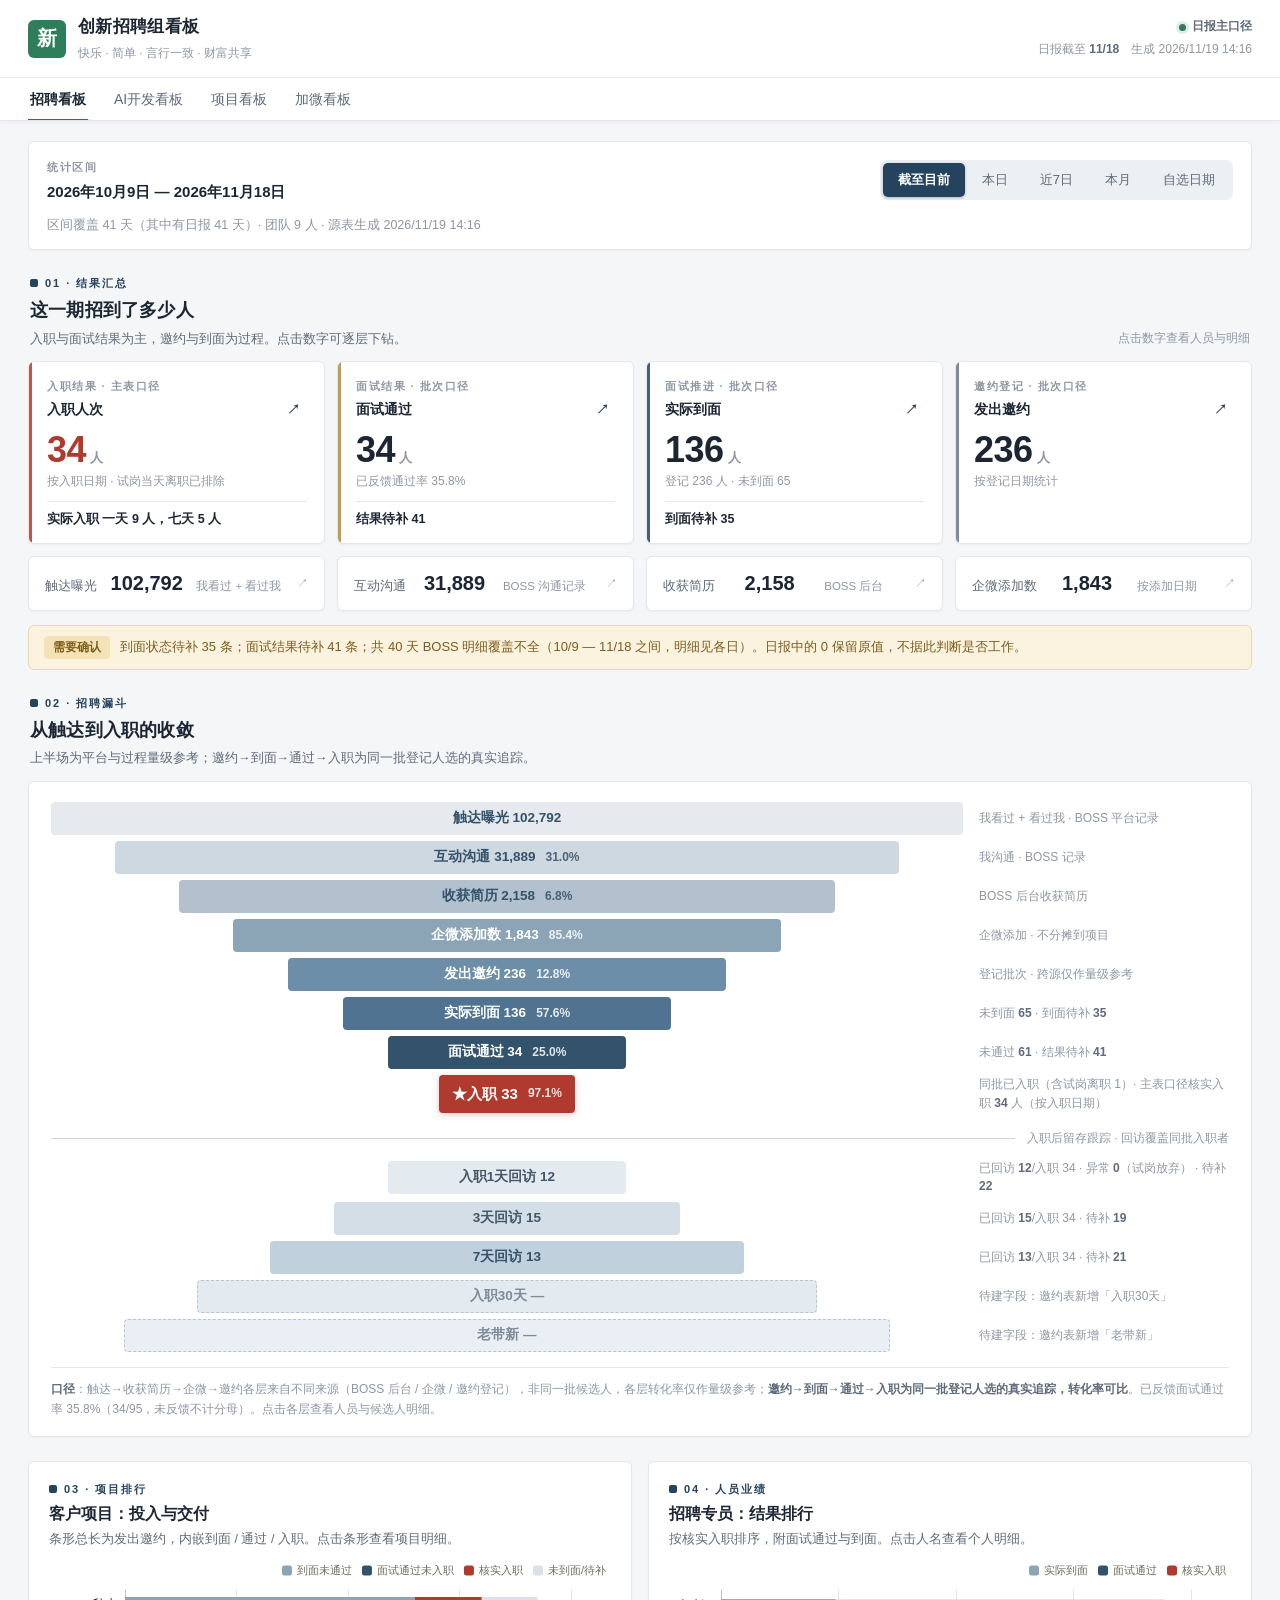
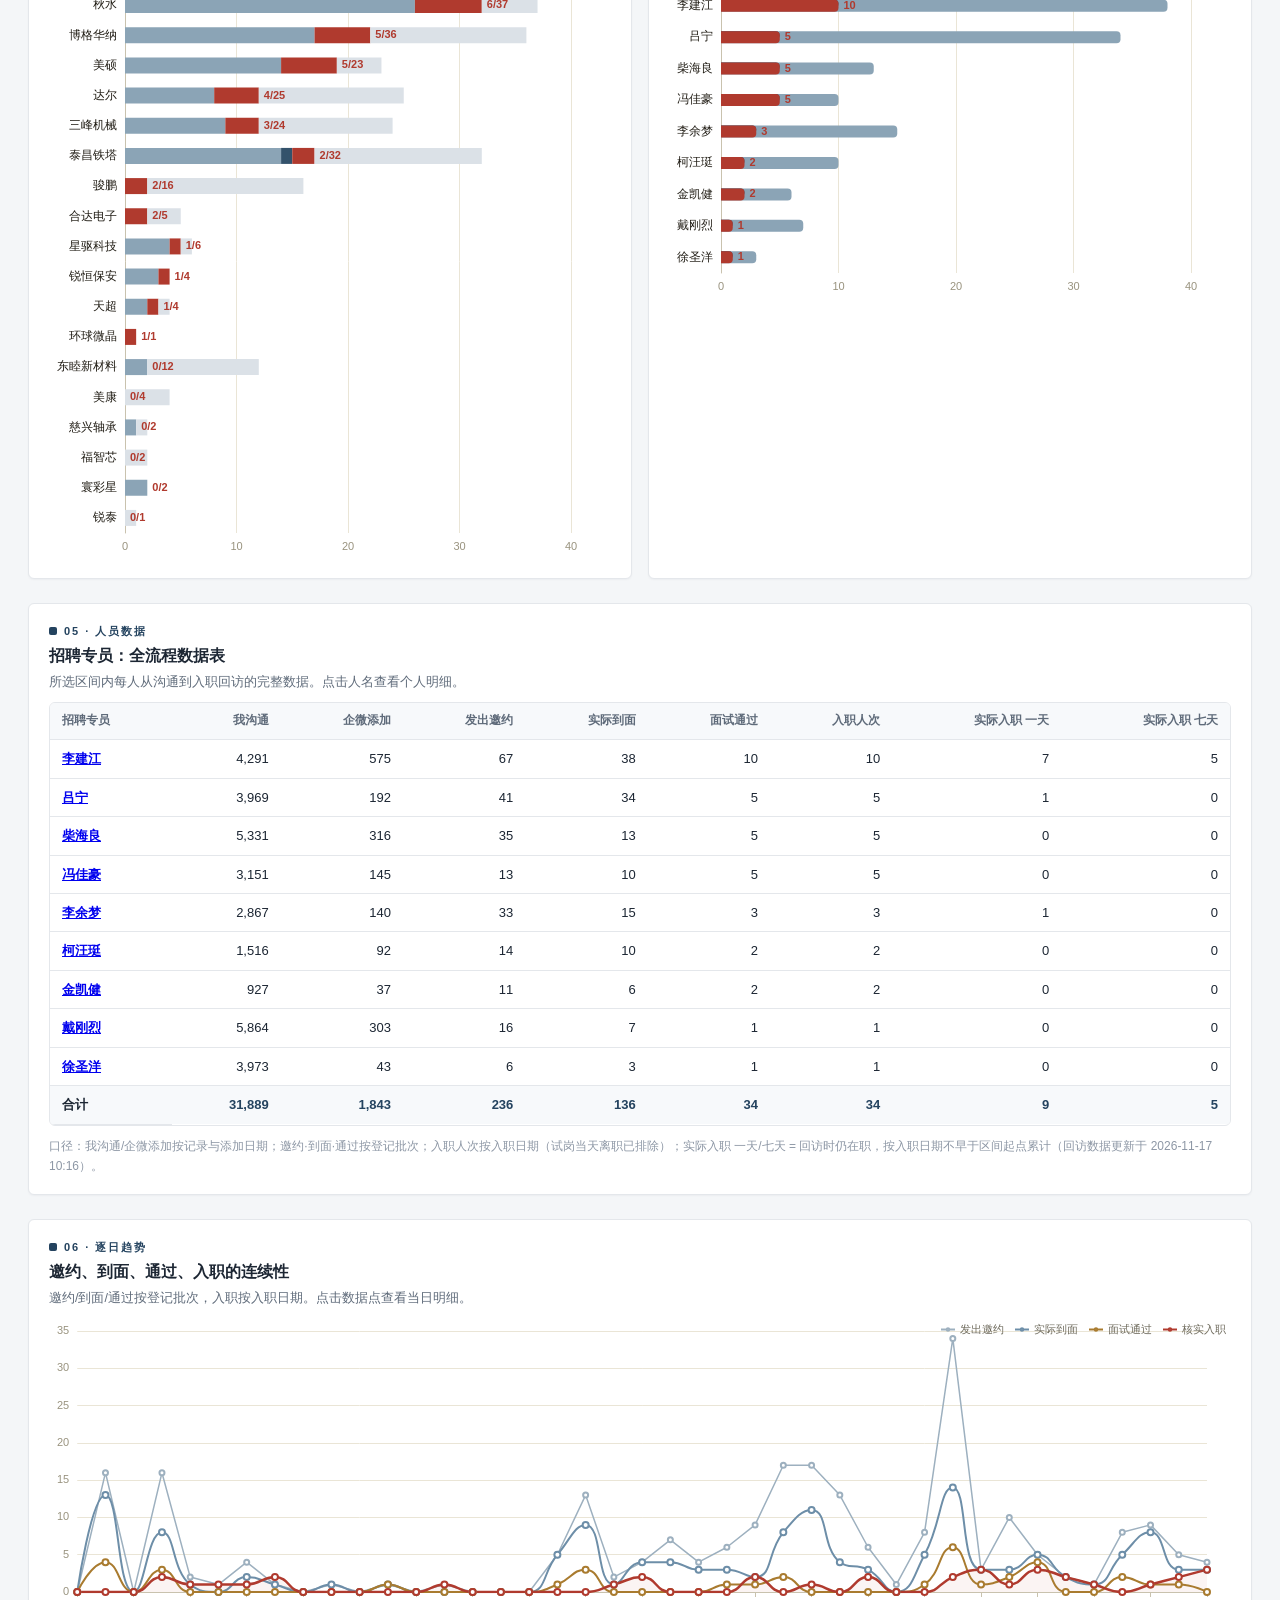
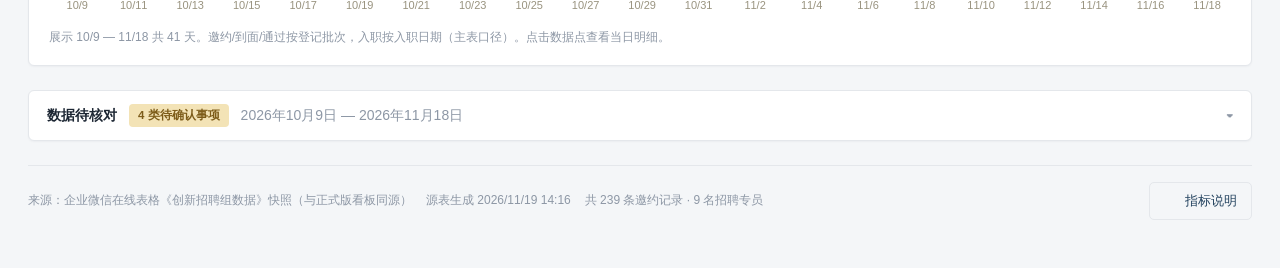
==== commit 95deafde: "合并 IvanTszan 项目池数据源切换（合作项目表口径）与看板 UI 更新；保留 2026-11-18 最新数据 data.json" ====
--- a/index.html
+++ b/index.html
@@ -120,10 +120,21 @@
         </section>
       </div>
 
+      <section class="surface trend-panel" aria-label="人员数据">
+        <div class="panel-heading">
+          <div>
+            <div class="section-eyebrow"><span class="section-indicator" aria-hidden="true"></span>05 · 人员数据</div>
+            <h2 class="panel-title">招聘专员：全流程数据表</h2>
+            <p class="section-subtitle">所选区间内每人从沟通到入职回访的完整数据。点击人名查看个人明细。</p>
+          </div>
+        </div>
+        <div id="person-table"></div>
+      </section>
+
       <section class="surface trend-panel" aria-label="逐日趋势">
         <div class="panel-heading">
           <div>
-            <div class="section-eyebrow"><span class="section-indicator" aria-hidden="true"></span>05 · 逐日趋势</div>
+            <div class="section-eyebrow"><span class="section-indicator" aria-hidden="true"></span>06 · 逐日趋势</div>
             <h2 class="panel-title">邀约、到面、通过、入职的连续性</h2>
             <p class="section-subtitle">邀约/到面/通过按登记批次，入职按入职日期。点击数据点查看当日明细。</p>
           </div>
@@ -211,7 +222,7 @@
             <div>
               <div class="section-eyebrow"><span class="section-indicator" aria-hidden="true"></span>02 · 项目池</div>
               <h2 class="panel-title">每个项目池里有哪些账号在挂</h2>
-              <p class="section-subtitle">项目池 = BOSS 账号挂靠的客户；卡片列出该项目池内的全部账号，点击卡片查看每个账号挂的岗位与最近数据。</p>
+              <p class="section-subtitle">项目池 = 企微表格《合作项目情况表》合作项目表中「进行中」的项目，暂停项目不计入；卡片列出该项目业务员列在挂的账号（人名后数字为表格登记值），点击卡片查看明细。</p>
             </div>
             <span id="pool-snapshot" class="section-helper"></span>
           </div>
@@ -247,7 +258,7 @@
             <div>
               <div class="section-eyebrow"><span class="section-indicator" aria-hidden="true"></span>05 · 项目清单</div>
               <h2 class="panel-title">正式合作项目明细</h2>
-              <p class="section-subtitle">点击项目行查看亮点、劣势、费用、对接客服与合作细节。</p>
+              <p class="section-subtitle">含项目状态与累计已招到人数；点击项目行查看招到的人（哪天谁招的）、亮点、劣势、费用与合作细节。</p>
             </div>
           </div>
           <div id="proj-table"></div>
@@ -268,11 +279,16 @@
         </section>
 
         <section class="surface trend-panel" aria-label="每日加微趋势">
-          <div class="panel-heading">
+          <div class="panel-heading heading-with-tools">
             <div>
               <div class="section-eyebrow"><span class="section-indicator" aria-hidden="true"></span>02 · 每日加微趋势</div>
               <h2 class="panel-title">逐日加微数量走势</h2>
-              <p class="section-subtitle">按添加时间统计。点击数据点查看当日加微明细。</p>
+              <p class="section-subtitle">按添加时间统计；含每人的莫奈色系曲线，点击图例可单独查看某人，点击数据点查看当日加微明细。</p>
+            </div>
+            <div class="trend-scope" role="group" aria-label="加微趋势时间范围">
+              <button type="button" class="preset-button is-active" data-jw-scope="all" aria-pressed="true">累计</button>
+              <button type="button" class="preset-button" data-jw-scope="month" aria-pressed="false">本月</button>
+              <button type="button" class="preset-button" data-jw-scope="week" aria-pressed="false">本周</button>
             </div>
           </div>
           <div id="jw-trend" class="chart-box"></div>
--- a/styles.css
+++ b/styles.css
@@ -217,6 +217,8 @@
 .badge--blue { background: var(--navy-bg); color: var(--navy); }
 .badge--teal { background: var(--red-bg); color: var(--red); }
 .badge--gray { background: #eef1f4; color: var(--muted); }
+.badge--green { background: #e1f1e8; color: #2e7d5b; }
+.badge--red { background: var(--red-bg); color: var(--red); }
 
 /* ---------- 漏斗 ---------- */
 .funnel-surface { padding: 20px 22px 16px; }
@@ -238,6 +240,7 @@
 .hg-gap .line { flex: 1; height: 1px; background: var(--line2); }
 .hg-gap .gt { font-size: 12px; color: var(--faint); white-space: nowrap; }
 .hg-shell .hg-bar { background: repeating-linear-gradient(45deg, #f0f3f6, #f0f3f6 8px, #e6ebf0 8px, #e6ebf0 16px); color: var(--faint); }
+.hg-bar--pending { border: 1px dashed #b9c6d2; box-shadow: none; }
 .funnel-note { font-size: 12px; color: var(--faint); margin-top: 15px; line-height: 1.7; border-top: 1px solid var(--line); padding-top: 11px; }
 .funnel-note b { color: var(--muted); }
 
@@ -326,6 +329,9 @@
 .detail-table tbody tr:last-child td, .data-table tbody tr:last-child td { border-bottom: 0; }
 .detail-table tbody tr:hover td, .data-table tbody tr:hover td { background: #f2f6f9; }
 .detail-table th[scope="row"], .data-table th[scope="row"] { font-weight: 600; color: var(--text); }
+.person-table__total td, .person-table__total th { font-weight: 650; color: var(--navy); background: #f7f9fb; border-top: 1px solid var(--navy); }
+.person-table td { text-align: right; }
+.person-table thead th:not(:first-child) { text-align: right; }
 .text-link {
   border: 0; background: transparent; color: var(--navy); padding: 0;
   font-weight: 500; text-decoration: none;
@@ -510,3 +516,32 @@
 .proj-row:hover .row-arrow-cell { color: var(--navy); }
 .ai-task-arrow { flex: none; align-self: center; font-size: 11px; color: var(--faint); margin-left: 4px; }
 .ai-task-open:hover .ai-task-arrow { color: var(--navy); }
+
+/* ---------- 莫奈色系角色标识（项目池 + 加微曲线共用固定色） ---------- */
+.pool-chip { color: #3a4a58; }
+.pool-dot {
+  width: 8px; height: 8px; border-radius: 50%; flex: none;
+  background: var(--pc, #8ba4b6);
+  box-shadow: 0 0 0 1px rgba(255, 255, 255, .7) inset;
+}
+.person-dot {
+  display: inline-block; width: 8px; height: 8px; border-radius: 50%;
+  margin-right: 6px; vertical-align: 0; flex: none;
+}
+
+/* ---------- 加微趋势时间切换（累计 / 本月 / 本周） ---------- */
+.heading-with-tools { display: flex; align-items: flex-end; justify-content: space-between; gap: 14px; flex-wrap: wrap; }
+.trend-scope { display: flex; gap: 2px; background: #edf0f3; border-radius: 7px; padding: 3px; flex: none; }
+.trend-scope .preset-button { padding: 5px 13px; font-size: 12.5px; }
+
+/* ---------- 项目清单：已招到人数列 ---------- */
+.hire-cell { font-variant-numeric: tabular-nums; }
+.hire-cell b { color: var(--red); font-size: 13.5px; }
+
+/* ---------- 弹窗内跨模块互通链接行 ---------- */
+.cross-links {
+  margin: 6px 0 4px; font-size: 12.5px;
+  display: flex; align-items: baseline; gap: 14px; flex-wrap: wrap;
+}
+.cross-links .subtle { letter-spacing: .5px; }
+.cross-links .text-link { font-size: 12.5px; }
